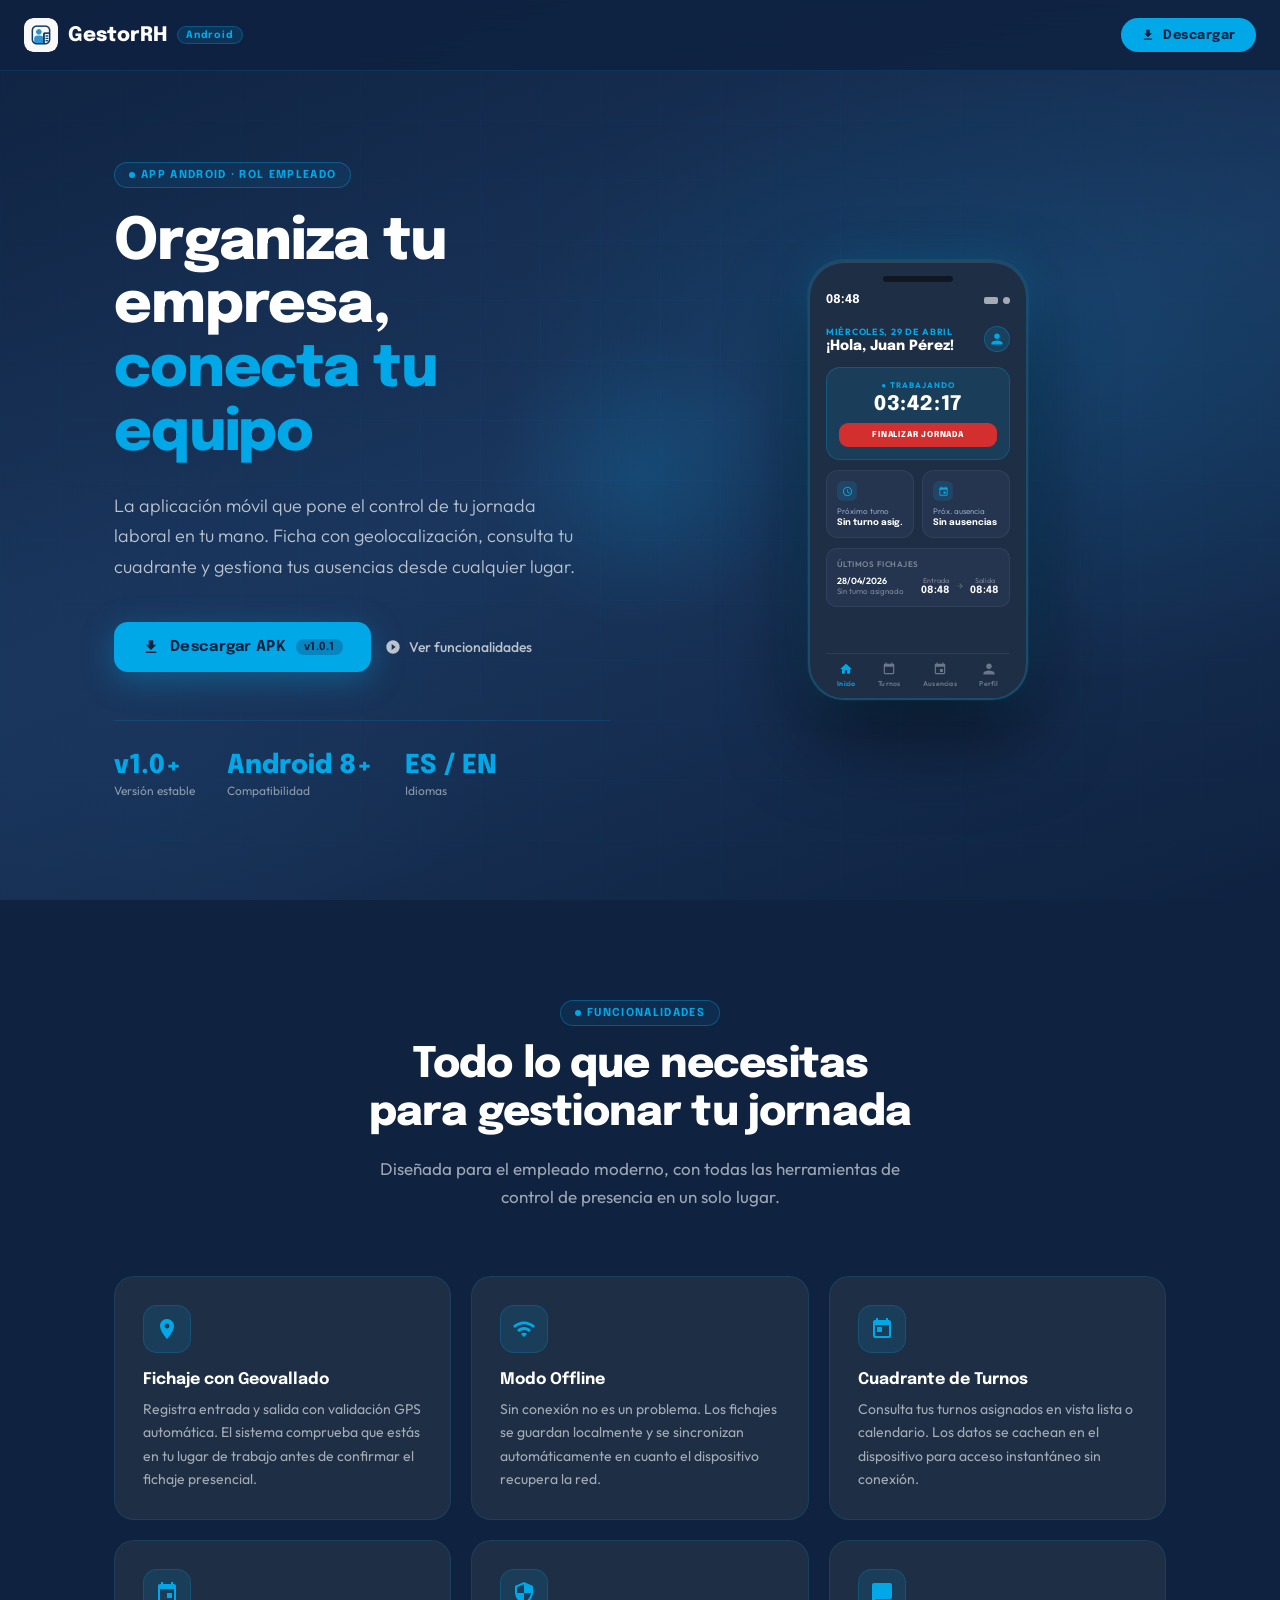
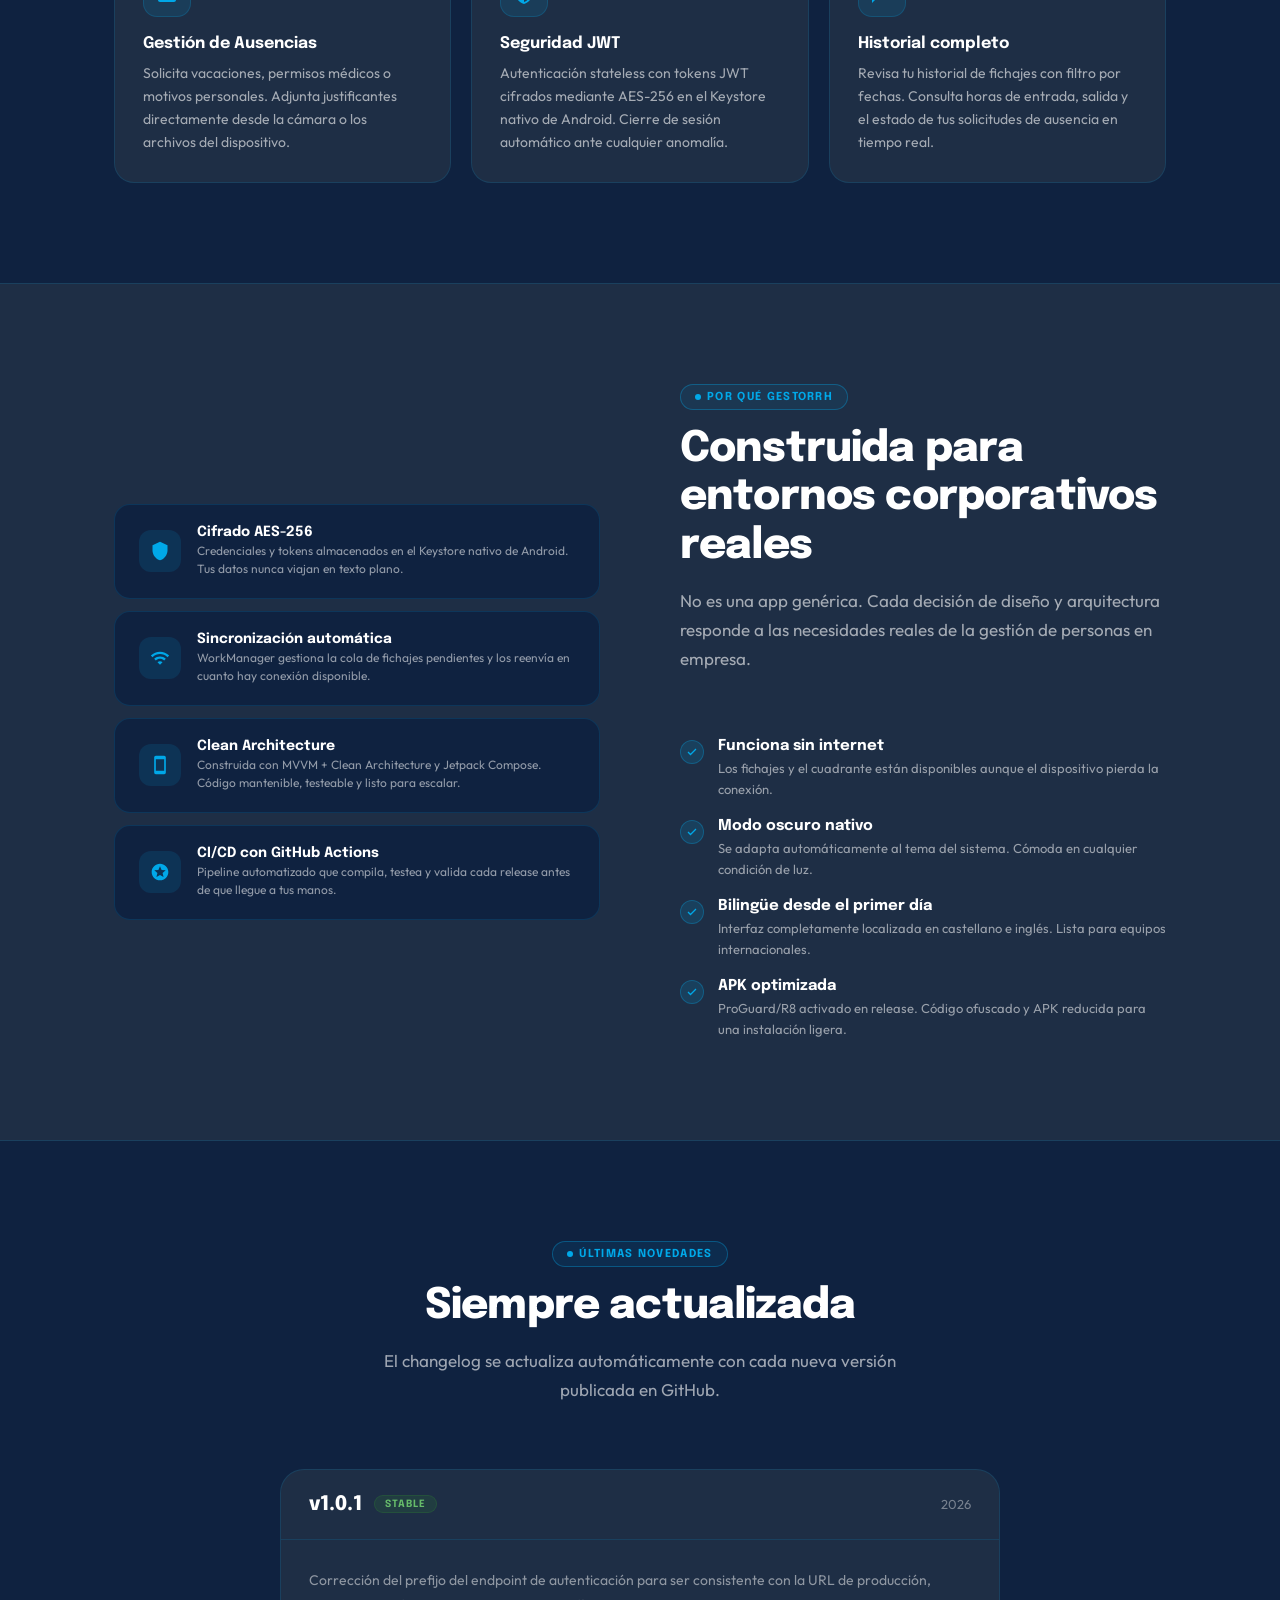
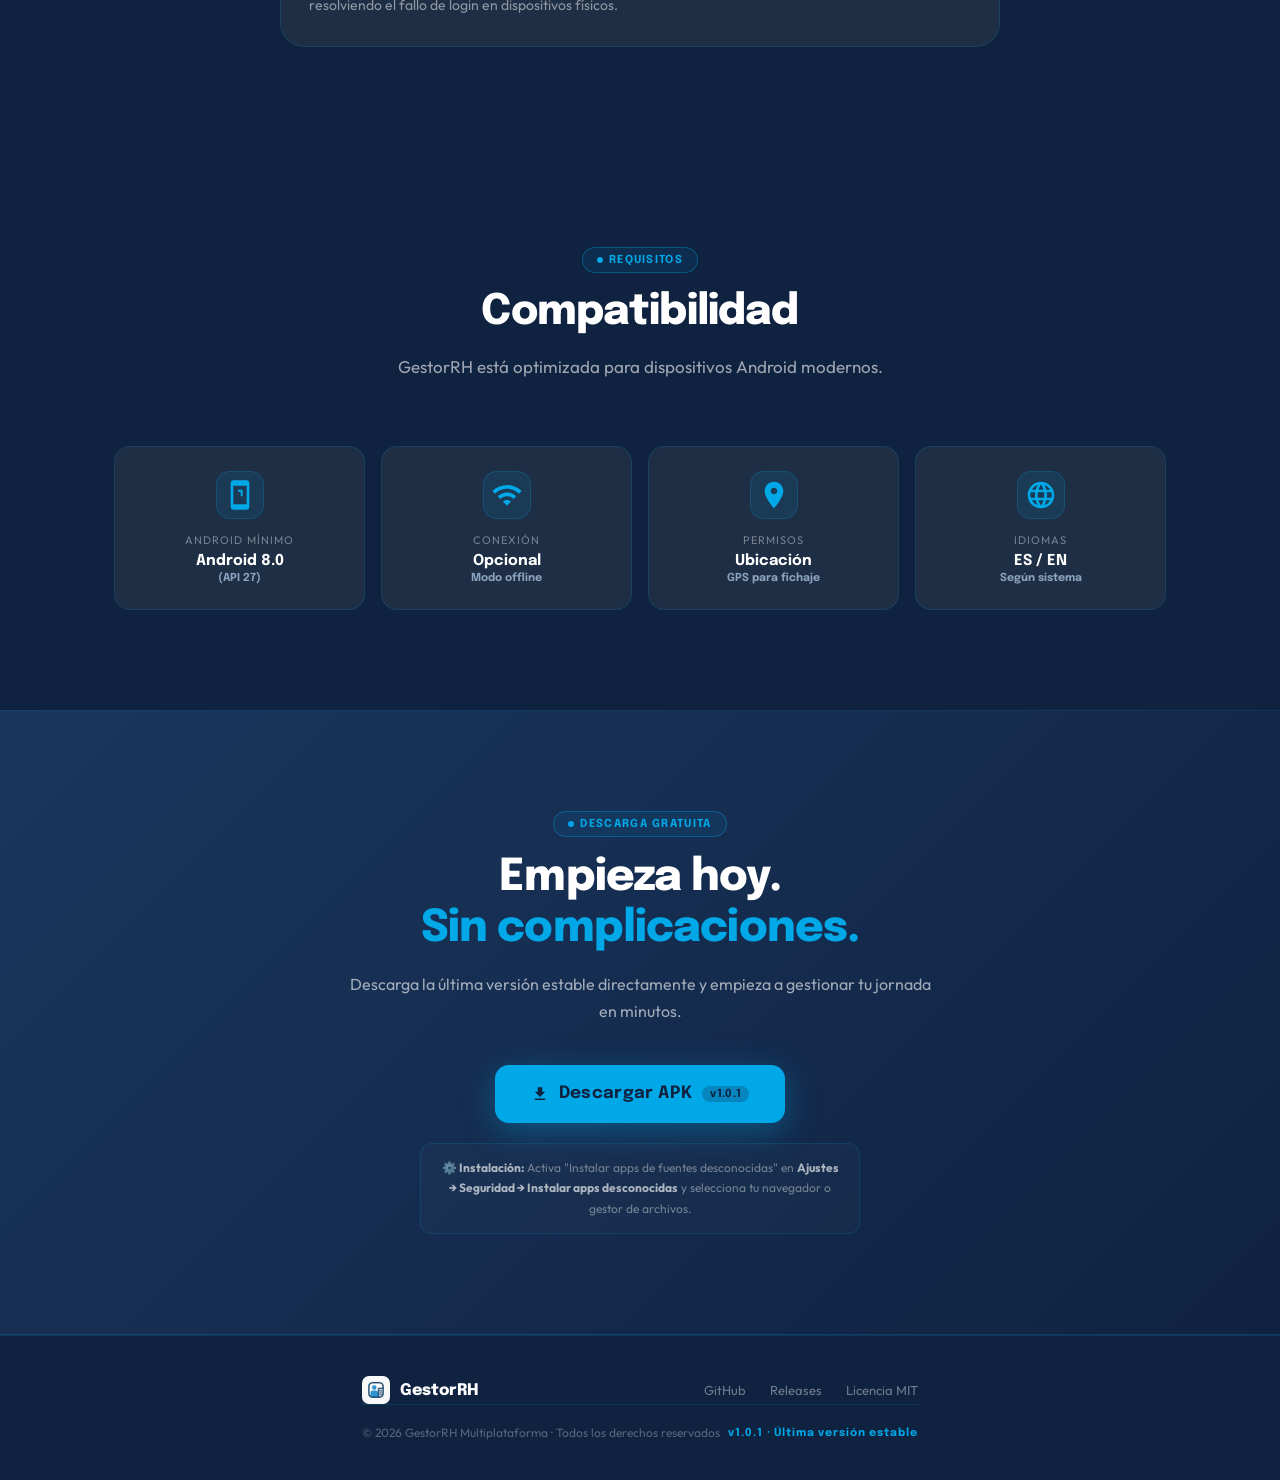
==== index.html @ 60eb1460 "Add files via upload" ====
<!DOCTYPE html>
<html lang="es">
<head>
  <meta charset="UTF-8" />
  <meta name="viewport" content="width=device-width, initial-scale=1.0" />
  <title>GestorRH — Organiza tu empresa, conecta tu equipo</title>
  <meta name="description" content="La app móvil para gestionar tu jornada laboral, turnos y ausencias. Ficha donde estés, consulta tu cuadrante y tramita permisos desde tu móvil." />
  <link rel="preconnect" href="https://fonts.googleapis.com" />
  <link rel="preconnect" href="https://fonts.gstatic.com" crossorigin />
  <link href="https://fonts.googleapis.com/css2?family=Epilogue:wght@400;600;700;800;900&family=Outfit:wght@300;400;500;600&display=swap" rel="stylesheet" />
  <style>
    :root {
      --navy: #1A365D;
      --navy-dark: #0F2240;
      --navy-light: #243f6e;
      --cyan: #00A8E8;
      --cyan-light: #33BDFF;
      --cyan-dark: #0086BC;
      --white: #FFFFFF;
      --off-white: #F0F6FC;
      --text-muted: #8BA3BE;
      --surface: #1E2E45;
      --surface-2: #253550;
      --success: #2E7D32;
      --warning: #F57C00;
      --error: #D32F2F;
      --border: rgba(0,168,232,0.15);
      --shadow-cyan: 0 0 40px rgba(0,168,232,0.2);
    }

    *, *::before, *::after { box-sizing: border-box; margin: 0; padding: 0; }

    html { scroll-behavior: smooth; }

    body {
      font-family: 'Outfit', sans-serif;
      background: var(--navy-dark);
      color: var(--white);
      overflow-x: hidden;
      -webkit-font-smoothing: antialiased;
    }

    /* ── UTILITY ─────────────────────────────────────── */
    .container { max-width: 1100px; margin: 0 auto; padding: 0 24px; }
    .tag {
      display: inline-flex; align-items: center; gap: 6px;
      font-family: 'Epilogue', sans-serif; font-size: 11px; font-weight: 700;
      letter-spacing: 0.12em; text-transform: uppercase;
      color: var(--cyan); border: 1px solid rgba(0,168,232,0.35);
      background: rgba(0,168,232,0.08); padding: 6px 14px; border-radius: 100px;
    }
    .tag::before { content: ''; width: 6px; height: 6px; border-radius: 50%; background: var(--cyan); display: inline-block; }

    /* ── NAV ─────────────────────────────────────────── */
    nav {
      position: fixed; top: 0; left: 0; right: 0; z-index: 100;
      padding: 18px 24px;
      display: flex; align-items: center; justify-content: space-between;
      backdrop-filter: blur(16px); -webkit-backdrop-filter: blur(16px);
      background: rgba(15,34,64,0.85);
      border-bottom: 1px solid var(--border);
      transition: all 0.3s ease;
    }
    .nav-logo {
      display: flex; align-items: center; gap: 10px;
      font-family: 'Epilogue', sans-serif; font-size: 20px; font-weight: 800;
      color: var(--white); text-decoration: none;
    }
    .nav-logo-icon {
      width: 34px; height: 34px; background: var(--cyan);
      border-radius: 9px; display: flex; align-items: center; justify-content: center;
    }
    .nav-logo-icon svg { width: 20px; height: 20px; fill: var(--navy-dark); }
    .nav-badge {
      font-family: 'Epilogue', sans-serif; font-size: 10px; font-weight: 700;
      background: rgba(0,168,232,0.15); color: var(--cyan);
      border: 1px solid rgba(0,168,232,0.3); padding: 3px 8px; border-radius: 100px;
      letter-spacing: 0.08em;
    }
    .nav-cta {
      display: flex; align-items: center; gap: 8px;
      background: var(--cyan); color: var(--navy-dark);
      font-family: 'Epilogue', sans-serif; font-size: 13px; font-weight: 700;
      padding: 10px 20px; border-radius: 100px; text-decoration: none;
      transition: all 0.2s ease; letter-spacing: 0.04em;
    }
    .nav-cta:hover { background: var(--cyan-light); transform: translateY(-1px); }
    .nav-cta svg { width: 14px; height: 14px; fill: var(--navy-dark); }

    /* ── HERO ────────────────────────────────────────── */
    .hero {
      min-height: 100vh; padding: 140px 0 80px;
      display: flex; align-items: center;
      position: relative; overflow: hidden;
    }
    .hero-bg {
      position: absolute; inset: 0; pointer-events: none;
      background:
        radial-gradient(ellipse 70% 60% at 80% 40%, rgba(0,168,232,0.12) 0%, transparent 60%),
        radial-gradient(ellipse 50% 50% at 10% 80%, rgba(26,54,93,0.8) 0%, transparent 60%),
        linear-gradient(160deg, #0F2240 0%, #1A365D 50%, #0F2240 100%);
    }
    .hero-grid {
      position: absolute; inset: 0; pointer-events: none;
      background-image:
        linear-gradient(rgba(0,168,232,0.04) 1px, transparent 1px),
        linear-gradient(90deg, rgba(0,168,232,0.04) 1px, transparent 1px);
      background-size: 60px 60px;
      mask-image: radial-gradient(ellipse 80% 80% at 50% 50%, black, transparent);
    }
    .hero-content { position: relative; z-index: 1; display: grid; grid-template-columns: 1fr 1fr; gap: 60px; align-items: center; }
    .hero-eyebrow { margin-bottom: 24px; }
    .hero-title {
      font-family: 'Epilogue', sans-serif; font-size: clamp(36px, 5vw, 58px);
      font-weight: 800; line-height: 1.1; margin-bottom: 24px;
      letter-spacing: -0.02em;
    }
    .hero-title span { color: var(--cyan); }
    .hero-subtitle {
      font-size: 18px; font-weight: 300; line-height: 1.7;
      color: rgba(255,255,255,0.7); margin-bottom: 40px; max-width: 480px;
    }
    .hero-actions { display: flex; flex-wrap: wrap; gap: 14px; align-items: center; }
    .btn-primary {
      display: inline-flex; align-items: center; gap: 10px;
      background: var(--cyan); color: var(--navy-dark);
      font-family: 'Epilogue', sans-serif; font-size: 15px; font-weight: 700;
      padding: 16px 28px; border-radius: 14px; text-decoration: none;
      transition: all 0.25s ease; letter-spacing: 0.02em;
      box-shadow: 0 8px 32px rgba(0,168,232,0.35);
    }
    .btn-primary:hover { background: var(--cyan-light); transform: translateY(-2px); box-shadow: 0 12px 40px rgba(0,168,232,0.45); }
    .btn-primary svg { width: 18px; height: 18px; fill: var(--navy-dark); flex-shrink: 0; }
    .btn-primary .version-badge {
      background: rgba(26,54,93,0.3); color: var(--navy-dark);
      font-size: 11px; padding: 2px 8px; border-radius: 100px;
      font-weight: 700;
    }
    .btn-secondary {
      display: inline-flex; align-items: center; gap: 8px;
      color: var(--white); font-size: 14px; font-weight: 500;
      text-decoration: none; opacity: 0.7; transition: opacity 0.2s;
    }
    .btn-secondary:hover { opacity: 1; }
    .btn-secondary svg { width: 16px; height: 16px; fill: currentColor; }

    /* Phone mockup */
    .hero-visual { display: flex; justify-content: center; align-items: center; }
    .phone-wrapper {
      position: relative;
      animation: float 4s ease-in-out infinite;
    }
    @keyframes float {
      0%, 100% { transform: translateY(0); }
      50% { transform: translateY(-16px); }
    }
    .phone {
      width: 220px; height: 440px;
      background: var(--surface);
      border-radius: 36px;
      border: 2px solid rgba(0,168,232,0.25);
      box-shadow:
        0 40px 80px rgba(0,0,0,0.5),
        0 0 0 1px rgba(255,255,255,0.05),
        inset 0 1px 0 rgba(255,255,255,0.1),
        var(--shadow-cyan);
      overflow: hidden;
      position: relative;
    }
    .phone-notch {
      position: absolute; top: 14px; left: 50%; transform: translateX(-50%);
      width: 70px; height: 6px; background: rgba(0,0,0,0.5); border-radius: 100px; z-index: 10;
    }
    .phone-screen { padding: 32px 16px 0; height: 100%; display: flex; flex-direction: column; }
    .phone-bottom-nav {
      margin-top: auto;
      display: flex; justify-content: space-around; align-items: center;
      border-top: 1px solid rgba(255,255,255,0.08);
      padding: 8px 0 10px; background: var(--surface);
      flex-shrink: 0;
    }
    .phone-nav-item { display: flex; flex-direction: column; align-items: center; gap: 3px; }
    .phone-nav-item svg { width: 14px; height: 14px; }
    .phone-nav-label { font-size: 7px; font-weight: 600; letter-spacing: 0.03em; }
    .phone-status { display: flex; justify-content: space-between; align-items: center; margin-bottom: 20px; }
    .phone-time { font-family: 'Epilogue', sans-serif; font-size: 12px; font-weight: 700; color: var(--white); }
    .phone-icons { display: flex; gap: 5px; }
    .phone-icons span { width: 12px; height: 7px; background: rgba(255,255,255,0.6); border-radius: 2px; }
    .phone-greeting { font-family: 'Epilogue', sans-serif; font-size: 11px; color: var(--cyan); font-weight: 700; letter-spacing: 0.08em; margin-bottom: 3px; }
    .phone-name { font-family: 'Epilogue', sans-serif; font-size: 16px; font-weight: 800; color: var(--white); margin-bottom: 18px; }
    .phone-card {
      background: var(--surface-2); border-radius: 16px; padding: 16px;
      border: 1px solid rgba(0,168,232,0.15); margin-bottom: 12px;
    }
    .phone-card-label { font-size: 9px; color: var(--text-muted); font-weight: 500; letter-spacing: 0.08em; text-transform: uppercase; margin-bottom: 6px; }
    .phone-card-value { font-family: 'Epilogue', sans-serif; font-size: 28px; font-weight: 800; color: var(--white); text-align: center; margin: 8px 0; }
    .phone-card-status { font-size: 9px; color: var(--cyan); font-weight: 700; letter-spacing: 0.1em; text-transform: uppercase; text-align: center; }
    .phone-btn {
      background: var(--cyan); color: var(--navy-dark);
      font-family: 'Epilogue', sans-serif; font-size: 10px; font-weight: 800;
      padding: 12px; border-radius: 12px; text-align: center;
      letter-spacing: 0.08em; text-transform: uppercase; margin-top: 4px;
    }
    .phone-mini-cards { display: grid; grid-template-columns: 1fr 1fr; gap: 8px; }
    .phone-mini-card {
      background: var(--surface-2); border-radius: 12px; padding: 10px;
      border: 1px solid rgba(255,255,255,0.06);
    }
    .phone-mini-icon { width: 20px; height: 20px; background: rgba(0,168,232,0.15); border-radius: 6px; margin-bottom: 5px; display: flex; align-items: center; justify-content: center; }
    .phone-mini-icon svg { width: 11px; height: 11px; fill: var(--cyan); }
    .phone-mini-label { font-size: 8px; color: var(--text-muted); margin-bottom: 2px; }
    .phone-mini-val { font-family: 'Epilogue', sans-serif; font-size: 10px; font-weight: 700; color: var(--white); }

    .phone-glow {
      position: absolute; top: 50%; left: 50%; transform: translate(-50%, -50%);
      width: 300px; height: 300px;
      background: radial-gradient(circle, rgba(0,168,232,0.15), transparent 70%);
      pointer-events: none; border-radius: 50%;
    }

    /* Hero stats */
    .hero-stats { display: flex; gap: 32px; margin-top: 48px; padding-top: 32px; border-top: 1px solid var(--border); }
    .hero-stat-value { font-family: 'Epilogue', sans-serif; font-size: 26px; font-weight: 800; color: var(--cyan); line-height: 1; margin-bottom: 4px; }
    .hero-stat-label { font-size: 12px; color: rgba(255,255,255,0.5); font-weight: 400; }

    /* ── FEATURES ────────────────────────────────────── */
    section { padding: 100px 0; }
    .section-header { text-align: center; margin-bottom: 64px; }
    .section-title {
      font-family: 'Epilogue', sans-serif; font-size: clamp(28px, 4vw, 42px);
      font-weight: 800; line-height: 1.15; margin: 16px 0 16px;
      letter-spacing: -0.02em;
    }
    .section-subtitle { font-size: 17px; color: rgba(255,255,255,0.6); max-width: 540px; margin: 0 auto; line-height: 1.7; }

    .features-grid { display: grid; grid-template-columns: repeat(3, 1fr); gap: 20px; }
    .feature-card {
      background: var(--surface);
      border: 1px solid var(--border);
      border-radius: 20px; padding: 28px;
      transition: all 0.3s ease;
      position: relative; overflow: hidden;
    }
    .feature-card::before {
      content: ''; position: absolute; top: 0; left: 0; right: 0; height: 2px;
      background: linear-gradient(90deg, transparent, var(--cyan), transparent);
      opacity: 0; transition: opacity 0.3s;
    }
    .feature-card:hover { transform: translateY(-4px); border-color: rgba(0,168,232,0.4); box-shadow: var(--shadow-cyan); }
    .feature-card:hover::before { opacity: 1; }
    .feature-icon {
      width: 48px; height: 48px; border-radius: 14px;
      background: rgba(0,168,232,0.12); border: 1px solid rgba(0,168,232,0.2);
      display: flex; align-items: center; justify-content: center; margin-bottom: 18px;
    }
    .feature-icon svg { width: 24px; height: 24px; fill: var(--cyan); }
    .feature-title { font-family: 'Epilogue', sans-serif; font-size: 16px; font-weight: 700; margin-bottom: 10px; }
    .feature-desc { font-size: 14px; color: rgba(255,255,255,0.6); line-height: 1.65; }

    /* ── WHY GESTORRH ────────────────────────────────── */
    .why-section { background: var(--surface); border-top: 1px solid var(--border); border-bottom: 1px solid var(--border); }
    .why-grid { display: grid; grid-template-columns: 1fr 1fr; gap: 80px; align-items: center; }
    .why-visual {
      position: relative; display: flex; flex-direction: column; gap: 12px;
    }
    .why-card {
      background: var(--navy-dark); border: 1px solid var(--border);
      border-radius: 16px; padding: 20px 24px;
      display: flex; align-items: center; gap: 16px;
      transition: all 0.3s ease;
    }
    .why-card:hover { border-color: rgba(0,168,232,0.4); transform: translateX(6px); }
    .why-card-icon {
      width: 42px; height: 42px; flex-shrink: 0; border-radius: 12px;
      background: rgba(0,168,232,0.12); display: flex; align-items: center; justify-content: center;
    }
    .why-card-icon svg { width: 20px; height: 20px; fill: var(--cyan); }
    .why-card-title { font-family: 'Epilogue', sans-serif; font-size: 14px; font-weight: 700; margin-bottom: 3px; }
    .why-card-desc { font-size: 12px; color: rgba(255,255,255,0.55); line-height: 1.5; }

    .why-content .section-header { text-align: left; }
    .why-content .section-header .section-subtitle { margin: 0; text-align: left; }
    .why-list { margin-top: 32px; display: flex; flex-direction: column; gap: 18px; }
    .why-item { display: flex; gap: 14px; align-items: flex-start; }
    .why-check {
      width: 24px; height: 24px; flex-shrink: 0; border-radius: 50%;
      background: rgba(0,168,232,0.15); border: 1px solid rgba(0,168,232,0.3);
      display: flex; align-items: center; justify-content: center; margin-top: 2px;
    }
    .why-check svg { width: 12px; height: 12px; stroke: var(--cyan); fill: none; stroke-width: 2.5; }
    .why-item-text strong { font-family: 'Epilogue', sans-serif; font-size: 15px; font-weight: 700; display: block; margin-bottom: 3px; }
    .why-item-text span { font-size: 13px; color: rgba(255,255,255,0.55); line-height: 1.5; }

    /* ── CHANGELOG ───────────────────────────────────── */
    .changelog-card {
      background: var(--surface); border: 1px solid var(--border);
      border-radius: 24px; overflow: hidden; max-width: 720px; margin: 0 auto;
    }
    .changelog-header {
      padding: 24px 28px; border-bottom: 1px solid var(--border);
      display: flex; align-items: center; justify-content: space-between; flex-wrap: wrap; gap: 12px;
    }
    .changelog-title-row { display: flex; align-items: center; gap: 12px; }
    .changelog-version {
      font-family: 'Epilogue', sans-serif; font-size: 20px; font-weight: 800;
    }
    .changelog-stable {
      font-family: 'Epilogue', sans-serif; font-size: 10px; font-weight: 700;
      background: rgba(46,125,50,0.2); color: #66BB6A;
      border: 1px solid rgba(46,125,50,0.3); padding: 3px 10px; border-radius: 100px; letter-spacing: 0.1em;
    }
    .changelog-date { font-size: 13px; color: rgba(255,255,255,0.4); }
    .changelog-body { padding: 28px; }
    .changelog-content { font-size: 14px; color: rgba(255,255,255,0.75); line-height: 1.8; }
    .changelog-content h1, .changelog-content h2, .changelog-content h3 {
      font-family: 'Epilogue', sans-serif; color: var(--white); margin: 16px 0 8px;
      font-size: 15px;
    }
    .changelog-content ul { padding-left: 20px; }
    .changelog-content li { margin-bottom: 6px; }
    .changelog-content code {
      background: rgba(0,168,232,0.1); color: var(--cyan);
      padding: 1px 6px; border-radius: 4px; font-size: 12px;
    }
    .changelog-loading { padding: 40px; text-align: center; color: rgba(255,255,255,0.4); font-size: 14px; }
    .changelog-dot { display: inline-block; animation: pulse 1.5s ease-in-out infinite; }
    @keyframes pulse { 0%, 100% { opacity: 0.3; } 50% { opacity: 1; } }

    /* ── REQUIREMENTS ────────────────────────────────── */
    .req-grid { display: grid; grid-template-columns: repeat(4, 1fr); gap: 16px; }
    .req-card {
      background: var(--surface); border: 1px solid var(--border);
      border-radius: 16px; padding: 24px 20px; text-align: center;
    }
    .req-icon { width: 48px; height: 48px; background: rgba(0,168,232,0.1); border: 1px solid rgba(0,168,232,0.2); border-radius: 14px; display: flex; align-items: center; justify-content: center; margin: 0 auto 14px; }
    .req-label { font-size: 11px; color: rgba(255,255,255,0.4); text-transform: uppercase; letter-spacing: 0.1em; margin-bottom: 6px; }
    .req-value { font-family: 'Epilogue', sans-serif; font-size: 15px; font-weight: 700; color: var(--white); }

    /* ── DOWNLOAD CTA ────────────────────────────────── */
    .download-section {
      background: linear-gradient(135deg, var(--navy) 0%, var(--navy-dark) 100%);
      border-top: 1px solid var(--border); border-bottom: 1px solid var(--border);
    }
    .download-inner {
      text-align: center; max-width: 600px; margin: 0 auto;
    }
    .download-title { font-family: 'Epilogue', sans-serif; font-size: clamp(28px, 4vw, 44px); font-weight: 800; line-height: 1.15; margin: 16px 0 16px; letter-spacing: -0.02em; }
    .download-title span { color: var(--cyan); }
    .download-subtitle { font-size: 16px; color: rgba(255,255,255,0.6); margin-bottom: 40px; line-height: 1.7; }
    .download-actions { display: flex; flex-direction: column; align-items: center; gap: 20px; }
    .download-note {
      font-size: 12px; color: rgba(255,255,255,0.4); max-width: 440px;
      line-height: 1.7; border: 1px solid var(--border); padding: 14px 20px; border-radius: 12px;
      background: rgba(255,255,255,0.02);
    }
    .download-note strong { color: rgba(255,255,255,0.65); }

    /* ── FOOTER ──────────────────────────────────────── */
    footer {
      padding: 40px 0; border-top: 1px solid var(--border);
      display: flex; flex-direction: column; gap: 20px;
    }
    .footer-inner { display: flex; align-items: center; justify-content: space-between; flex-wrap: wrap; gap: 16px; }
    .footer-brand { display: flex; align-items: center; gap: 10px; }
    .footer-brand-name { font-family: 'Epilogue', sans-serif; font-size: 16px; font-weight: 800; }
    .footer-links { display: flex; gap: 24px; }
    .footer-links a { font-size: 13px; color: rgba(255,255,255,0.4); text-decoration: none; transition: color 0.2s; }
    .footer-links a:hover { color: var(--cyan); }
    .footer-bottom { display: flex; align-items: center; justify-content: space-between; flex-wrap: wrap; gap: 8px; border-top: 1px solid var(--border); padding-top: 20px; }
    .footer-copy { font-size: 12px; color: rgba(255,255,255,0.3); }
    .footer-version { font-family: 'Epilogue', sans-serif; font-size: 11px; color: var(--cyan); font-weight: 700; letter-spacing: 0.08em; }

    /* ── SCROLL ANIMATIONS ───────────────────────────── */
    .reveal {
      opacity: 0; transform: translateY(28px);
      transition: opacity 0.6s ease, transform 0.6s ease;
    }
    .reveal.visible { opacity: 1; transform: translateY(0); }
    .reveal-delay-1 { transition-delay: 0.1s; }
    .reveal-delay-2 { transition-delay: 0.2s; }
    .reveal-delay-3 { transition-delay: 0.3s; }

    /* ── RESPONSIVE ──────────────────────────────────── */
    @media (max-width: 900px) {
      .hero-content { grid-template-columns: 1fr; gap: 48px; }
      .hero-visual { order: -1; }
      .hero-stats { flex-wrap: wrap; gap: 20px; }
      .features-grid { grid-template-columns: 1fr 1fr; }
      .why-grid { grid-template-columns: 1fr; gap: 40px; }
      .why-content .section-header { text-align: center; }
      .why-content .section-header .section-subtitle { margin: 0 auto; text-align: center; }
      .req-grid { grid-template-columns: 1fr 1fr; }
    }

    @media (max-width: 600px) {
      section { padding: 72px 0; }
      nav { padding: 14px 16px; }
      .nav-badge { display: none; }
      .features-grid { grid-template-columns: 1fr; }
      .req-grid { grid-template-columns: 1fr 1fr; }
      .hero-stats { gap: 16px; }
      .footer-inner { flex-direction: column; align-items: flex-start; }
      .phone { width: 180px; height: 360px; }
      .phone-card-value { font-size: 22px; }
    }
  </style>
</head>
<body>

  <!-- NAV -->
  <nav>
    <a href="#" class="nav-logo">
      <div class="nav-logo-icon" style="background:transparent;padding:0;overflow:hidden;">
        <img src="[data-uri]" alt="GestorRH" style="width:34px;height:34px;border-radius:9px;display:block;" />
      </div>
      GestorRH
      <span class="nav-badge">Android</span>
    </a>
    <button onclick="triggerDownload()" class="nav-cta" style="border:none;cursor:pointer;">
      <svg viewBox="0 0 24 24"><path d="M19 9h-4V3H9v6H5l7 7 7-7zM5 18v2h14v-2H5z"/></svg>
      Descargar
    </button>
  </nav>

  <!-- HERO -->
  <section class="hero">
    <div class="hero-bg"></div>
    <div class="hero-grid"></div>
    <div class="container">
      <div class="hero-content">
        <div class="hero-text">
          <div class="hero-eyebrow">
            <span class="tag">App Android · Rol Empleado</span>
          </div>
          <h1 class="hero-title">
            Organiza tu empresa,<br />
            <span>conecta tu equipo</span>
          </h1>
          <p class="hero-subtitle">
            La aplicación móvil que pone el control de tu jornada laboral en tu mano. Ficha con geolocalización, consulta tu cuadrante y gestiona tus ausencias desde cualquier lugar.
          </p>
          <div class="hero-actions">
            <a href="#" class="btn-primary" id="hero-download-btn">
              <svg viewBox="0 0 24 24"><path d="M19 9h-4V3H9v6H5l7 7 7-7zM5 18v2h14v-2H5z"/></svg>
              Descargar APK
              <span class="version-badge" id="hero-version">...</span>
            </a>
            <button onclick="document.getElementById('funcionalidades').scrollIntoView({behavior:'smooth'})" class="btn-secondary" style="background:none;border:none;cursor:pointer;font-family:'Outfit',sans-serif;">
              <svg viewBox="0 0 24 24"><path d="M12 2C6.48 2 2 6.48 2 12s4.48 10 10 10 10-4.48 10-10S17.52 2 12 2zm-2 14.5v-9l6 4.5-6 4.5z"/></svg>
              Ver funcionalidades
            </button>
          </div>
          <div class="hero-stats">
            <div>
              <div class="hero-stat-value">v1.0+</div>
              <div class="hero-stat-label">Versión estable</div>
            </div>
            <div>
              <div class="hero-stat-value">Android 8+</div>
              <div class="hero-stat-label">Compatibilidad</div>
            </div>
            <div>
              <div class="hero-stat-value">ES / EN</div>
              <div class="hero-stat-label">Idiomas</div>
            </div>
          </div>
        </div>

        <!-- Phone mockup -->
        <div class="hero-visual">
          <div class="phone-glow"></div>
          <div class="phone-wrapper">
            <div class="phone">
              <div class="phone-notch"></div>
              <div class="phone-screen">
                <!-- Status bar -->
                <div class="phone-status">
                  <span class="phone-time">08:48</span>
                  <div class="phone-icons">
                    <span style="width:14px;height:7px;background:rgba(255,255,255,0.6);border-radius:2px;display:inline-block;"></span>
                    <span style="width:7px;height:7px;background:rgba(255,255,255,0.6);border-radius:50%;display:inline-block;"></span>
                  </div>
                </div>
                <!-- Header -->
                <div style="display:flex;justify-content:space-between;align-items:flex-start;margin-bottom:14px;">
                  <div>
                    <div style="font-size:9px;color:var(--cyan);font-weight:700;letter-spacing:0.08em;text-transform:uppercase;margin-bottom:2px;">Miércoles, 29 de abril</div>
                    <div style="font-family:'Epilogue',sans-serif;font-size:14px;font-weight:800;color:var(--white);">¡Hola, Juan Pérez!</div>
                  </div>
                  <div style="width:26px;height:26px;border-radius:50%;background:rgba(0,168,232,0.15);border:1px solid rgba(0,168,232,0.3);display:flex;align-items:center;justify-content:center;flex-shrink:0;">
                    <svg viewBox="0 0 24 24" style="width:14px;height:14px;fill:var(--cyan);"><path d="M12 12c2.7 0 4.8-2.1 4.8-4.8S14.7 2.4 12 2.4 7.2 4.5 7.2 7.2 9.3 12 12 12zm0 2.4c-3.2 0-9.6 1.6-9.6 4.8v2.4h19.2v-2.4c0-3.2-6.4-4.8-9.6-4.8z"/></svg>
                  </div>
                </div>
                <!-- Fichaje widget - estado TRABAJANDO -->
                <div style="background:rgba(0,168,232,0.12);border:1px solid rgba(0,168,232,0.25);border-radius:14px;padding:12px;margin-bottom:10px;text-align:center;">
                  <div style="font-size:8px;color:var(--cyan);font-weight:700;letter-spacing:0.12em;text-transform:uppercase;margin-bottom:5px;">● TRABAJANDO</div>
                  <div style="font-family:'Epilogue',sans-serif;font-size:20px;font-weight:800;color:var(--white);letter-spacing:0.04em;margin-bottom:8px;line-height:1;">03:42:17</div>
                  <div style="background:var(--error, #D32F2F);color:var(--white);font-family:'Epilogue',sans-serif;font-size:8px;font-weight:800;padding:8px 10px;border-radius:9px;letter-spacing:0.1em;">FINALIZAR JORNADA</div>
                </div>
                <!-- Mini cards -->
                <div class="phone-mini-cards" style="margin-bottom:10px;">
                  <div class="phone-mini-card">
                    <div class="phone-mini-icon">
                      <svg viewBox="0 0 24 24"><path d="M11.99 2C6.47 2 2 6.48 2 12s4.47 10 9.99 10C17.52 22 22 17.52 22 12S17.52 2 11.99 2zM12 20c-4.42 0-8-3.58-8-8s3.58-8 8-8 8 3.58 8 8-3.58 8-8 8zm.5-13H11v6l5.25 3.15.75-1.23-4.5-2.67V7z"/></svg>
                    </div>
                    <div class="phone-mini-label">Próximo turno</div>
                    <div class="phone-mini-val" style="font-size:9px;">Sin turno asig.</div>
                  </div>
                  <div class="phone-mini-card">
                    <div class="phone-mini-icon">
                      <svg viewBox="0 0 24 24"><path d="M17 12h-5v5h5v-5zM16 1v2H8V1H6v2H5c-1.1 0-1.99.9-1.99 2L3 19c0 1.1.89 2 2 2h14c1.1 0 2-.9 2-2V5c0-1.1-.9-2-2-2h-1V1h-2zm3 18H5V8h14v11z"/></svg>
                    </div>
                    <div class="phone-mini-label">Próx. ausencia</div>
                    <div class="phone-mini-val" style="font-size:9px;">Sin ausencias</div>
                  </div>
                </div>
                <!-- Last fichaje -->
                <div style="background:var(--surface-2);border-radius:10px;padding:10px;border:1px solid rgba(255,255,255,0.06);">
                  <div style="font-size:8px;color:rgba(255,255,255,0.4);font-weight:600;letter-spacing:0.06em;text-transform:uppercase;margin-bottom:6px;">Últimos fichajes</div>
                  <div style="display:flex;justify-content:space-between;align-items:center;">
                    <div>
                      <div style="font-size:9px;color:var(--white);font-weight:600;">28/04/2026</div>
                      <div style="font-size:8px;color:rgba(255,255,255,0.4);">Sin turno asignado</div>
                    </div>
                    <div style="display:flex;align-items:center;gap:6px;">
                      <div style="text-align:center;">
                        <div style="font-size:7px;color:rgba(255,255,255,0.4);">Entrada</div>
                        <div style="font-family:'Epilogue',sans-serif;font-size:10px;font-weight:700;color:var(--white);">08:48</div>
                      </div>
                      <svg viewBox="0 0 24 24" style="width:8px;height:8px;fill:rgba(255,255,255,0.3);"><path d="M12 4l-1.41 1.41L16.17 11H4v2h12.17l-5.58 5.59L12 20l8-8z"/></svg>
                      <div style="text-align:center;">
                        <div style="font-size:7px;color:rgba(255,255,255,0.4);">Salida</div>
                        <div style="font-family:'Epilogue',sans-serif;font-size:10px;font-weight:700;color:var(--white);">08:48</div>
                      </div>
                    </div>
                  </div>
                </div>
                <!-- Bottom nav bar -->
                <div class="phone-bottom-nav">
                  <div class="phone-nav-item">
                    <svg viewBox="0 0 24 24" style="fill:var(--cyan);"><path d="M10 20v-6h4v6h5v-8h3L12 3 2 12h3v8z"/></svg>
                    <span class="phone-nav-label" style="color:var(--cyan);">Inicio</span>
                  </div>
                  <div class="phone-nav-item">
                    <svg viewBox="0 0 24 24" style="fill:rgba(255,255,255,0.35);"><path d="M19 3h-1V1h-2v2H8V1H6v2H5c-1.1 0-2 .9-2 2v14c0 1.1.9 2 2 2h14c1.1 0 2-.9 2-2V5c0-1.1-.9-2-2-2zm0 16H5V8h14v11z"/></svg>
                    <span class="phone-nav-label" style="color:rgba(255,255,255,0.35);">Turnos</span>
                  </div>
                  <div class="phone-nav-item">
                    <svg viewBox="0 0 24 24" style="fill:rgba(255,255,255,0.35);"><path d="M17 12h-5v5h5v-5zM16 1v2H8V1H6v2H5c-1.1 0-1.99.9-1.99 2L3 19c0 1.1.89 2 2 2h14c1.1 0 2-.9 2-2V5c0-1.1-.9-2-2-2h-1V1h-2zm3 18H5V8h14v11z"/></svg>
                    <span class="phone-nav-label" style="color:rgba(255,255,255,0.35);">Ausencias</span>
                  </div>
                  <div class="phone-nav-item">
                    <svg viewBox="0 0 24 24" style="fill:rgba(255,255,255,0.35);"><path d="M12 12c2.7 0 4.8-2.1 4.8-4.8S14.7 2.4 12 2.4 7.2 4.5 7.2 7.2 9.3 12 12 12zm0 2.4c-3.2 0-9.6 1.6-9.6 4.8v2.4h19.2v-2.4c0-3.2-6.4-4.8-9.6-4.8z"/></svg>
                    <span class="phone-nav-label" style="color:rgba(255,255,255,0.35);">Perfil</span>
                  </div>
                </div>
              </div>
            </div>
          </div>
        </div>
      </div>
    </div>
  </section>

  <!-- FEATURES -->
  <section id="funcionalidades">
    <div class="container">
      <div class="section-header reveal">
        <span class="tag">Funcionalidades</span>
        <h2 class="section-title">Todo lo que necesitas<br/>para gestionar tu jornada</h2>
        <p class="section-subtitle">Diseñada para el empleado moderno, con todas las herramientas de control de presencia en un solo lugar.</p>
      </div>
      <div class="features-grid">
        <div class="feature-card reveal">
          <div class="feature-icon">
            <svg viewBox="0 0 24 24"><path d="M12 2C8.13 2 5 5.13 5 9c0 5.25 7 13 7 13s7-7.75 7-13c0-3.87-3.13-7-7-7zm0 9.5c-1.38 0-2.5-1.12-2.5-2.5s1.12-2.5 2.5-2.5 2.5 1.12 2.5 2.5-1.12 2.5-2.5 2.5z"/></svg>
          </div>
          <h3 class="feature-title">Fichaje con Geovallado</h3>
          <p class="feature-desc">Registra entrada y salida con validación GPS automática. El sistema comprueba que estás en tu lugar de trabajo antes de confirmar el fichaje presencial.</p>
        </div>
        <div class="feature-card reveal reveal-delay-1">
          <div class="feature-icon">
            <svg viewBox="0 0 24 24"><path d="M1 9l2 2c4.97-4.97 13.03-4.97 18 0l2-2C16.93 2.93 7.08 2.93 1 9zm8 8l3 3 3-3c-1.65-1.66-4.34-1.66-6 0zm-4-4l2 2c2.76-2.76 7.24-2.76 10 0l2-2C15.14 9.14 8.87 9.14 5 13z"/></svg>
          </div>
          <h3 class="feature-title">Modo Offline</h3>
          <p class="feature-desc">Sin conexión no es un problema. Los fichajes se guardan localmente y se sincronizan automáticamente en cuanto el dispositivo recupera la red.</p>
        </div>
        <div class="feature-card reveal reveal-delay-2">
          <div class="feature-icon">
            <svg viewBox="0 0 24 24"><path d="M19 3h-1V1h-2v2H8V1H6v2H5c-1.1 0-2 .9-2 2v14c0 1.1.9 2 2 2h14c1.1 0 2-.9 2-2V5c0-1.1-.9-2-2-2zm0 16H5V8h14v11zM7 10h5v5H7z"/></svg>
          </div>
          <h3 class="feature-title">Cuadrante de Turnos</h3>
          <p class="feature-desc">Consulta tus turnos asignados en vista lista o calendario. Los datos se cachean en el dispositivo para acceso instantáneo sin conexión.</p>
        </div>
        <div class="feature-card reveal">
          <div class="feature-icon">
            <svg viewBox="0 0 24 24"><path d="M17 12h-5v5h5v-5zM16 1v2H8V1H6v2H5c-1.1 0-1.99.9-1.99 2L3 19c0 1.1.89 2 2 2h14c1.1 0 2-.9 2-2V5c0-1.1-.9-2-2-2h-1V1h-2zm3 18H5V8h14v11z"/></svg>
          </div>
          <h3 class="feature-title">Gestión de Ausencias</h3>
          <p class="feature-desc">Solicita vacaciones, permisos médicos o motivos personales. Adjunta justificantes directamente desde la cámara o los archivos del dispositivo.</p>
        </div>
        <div class="feature-card reveal reveal-delay-1">
          <div class="feature-icon">
            <svg viewBox="0 0 24 24"><path d="M12 1L3 5v6c0 5.55 3.84 10.74 9 12 5.16-1.26 9-6.45 9-12V5l-9-4zm0 10.99h7c-.53 4.12-3.28 7.79-7 8.94V12H5V6.3l7-3.11v8.8z"/></svg>
          </div>
          <h3 class="feature-title">Seguridad JWT</h3>
          <p class="feature-desc">Autenticación stateless con tokens JWT cifrados mediante AES-256 en el Keystore nativo de Android. Cierre de sesión automático ante cualquier anomalía.</p>
        </div>
        <div class="feature-card reveal reveal-delay-2">
          <div class="feature-icon">
            <svg viewBox="0 0 24 24"><path d="M20 2H4c-1.1 0-2 .9-2 2v18l4-4h14c1.1 0 2-.9 2-2V4c0-1.1-.9-2-2-2z"/></svg>
          </div>
          <h3 class="feature-title">Historial completo</h3>
          <p class="feature-desc">Revisa tu historial de fichajes con filtro por fechas. Consulta horas de entrada, salida y el estado de tus solicitudes de ausencia en tiempo real.</p>
        </div>
      </div>
    </div>
  </section>

  <!-- WHY -->
  <section class="why-section">
    <div class="container">
      <div class="why-grid">
        <div class="why-visual reveal">
          <div class="why-card">
            <div class="why-card-icon">
              <svg viewBox="0 0 24 24"><path d="M12 1L3 5v6c0 5.55 3.84 10.74 9 12 5.16-1.26 9-6.45 9-12V5l-9-4z"/></svg>
            </div>
            <div>
              <div class="why-card-title">Cifrado AES-256</div>
              <div class="why-card-desc">Credenciales y tokens almacenados en el Keystore nativo de Android. Tus datos nunca viajan en texto plano.</div>
            </div>
          </div>
          <div class="why-card">
            <div class="why-card-icon">
              <svg viewBox="0 0 24 24"><path d="M1 9l2 2c4.97-4.97 13.03-4.97 18 0l2-2C16.93 2.93 7.08 2.93 1 9zm8 8l3 3 3-3c-1.65-1.66-4.34-1.66-6 0zm-4-4l2 2c2.76-2.76 7.24-2.76 10 0l2-2C15.14 9.14 8.87 9.14 5 13z"/></svg>
            </div>
            <div>
              <div class="why-card-title">Sincronización automática</div>
              <div class="why-card-desc">WorkManager gestiona la cola de fichajes pendientes y los reenvía en cuanto hay conexión disponible.</div>
            </div>
          </div>
          <div class="why-card">
            <div class="why-card-icon">
              <svg viewBox="0 0 24 24"><path d="M17 1.01L7 1c-1.1 0-1.99.9-1.99 2v18c0 1.1.89 2 1.99 2h10c1.1 0 2-.9 2-2V3c0-1.1-.9-1.99-2-1.99zM17 19H7V5h10v14z"/></svg>
            </div>
            <div>
              <div class="why-card-title">Clean Architecture</div>
              <div class="why-card-desc">Construida con MVVM + Clean Architecture y Jetpack Compose. Código mantenible, testeable y listo para escalar.</div>
            </div>
          </div>
          <div class="why-card">
            <div class="why-card-icon">
              <svg viewBox="0 0 24 24"><path d="M11.99 2C6.47 2 2 6.48 2 12s4.47 10 9.99 10C17.52 22 22 17.52 22 12S17.52 2 11.99 2zm4.24 16L12 15.45 7.77 18l1.12-4.81-3.73-3.23 4.92-.42L12 5l1.92 4.53 4.92.42-3.73 3.23L16.23 18z"/></svg>
            </div>
            <div>
              <div class="why-card-title">CI/CD con GitHub Actions</div>
              <div class="why-card-desc">Pipeline automatizado que compila, testea y valida cada release antes de que llegue a tus manos.</div>
            </div>
          </div>
        </div>

        <div class="why-content reveal reveal-delay-2">
          <div class="section-header">
            <span class="tag">Por qué GestorRH</span>
            <h2 class="section-title">Construida para entornos corporativos reales</h2>
            <p class="section-subtitle">No es una app genérica. Cada decisión de diseño y arquitectura responde a las necesidades reales de la gestión de personas en empresa.</p>
          </div>
          <div class="why-list">
            <div class="why-item">
              <div class="why-check">
                <svg viewBox="0 0 24 24"><polyline points="20 6 9 17 4 12"></polyline></svg>
              </div>
              <div class="why-item-text">
                <strong>Funciona sin internet</strong>
                <span>Los fichajes y el cuadrante están disponibles aunque el dispositivo pierda la conexión.</span>
              </div>
            </div>
            <div class="why-item">
              <div class="why-check">
                <svg viewBox="0 0 24 24"><polyline points="20 6 9 17 4 12"></polyline></svg>
              </div>
              <div class="why-item-text">
                <strong>Modo oscuro nativo</strong>
                <span>Se adapta automáticamente al tema del sistema. Cómoda en cualquier condición de luz.</span>
              </div>
            </div>
            <div class="why-item">
              <div class="why-check">
                <svg viewBox="0 0 24 24"><polyline points="20 6 9 17 4 12"></polyline></svg>
              </div>
              <div class="why-item-text">
                <strong>Bilingüe desde el primer día</strong>
                <span>Interfaz completamente localizada en castellano e inglés. Lista para equipos internacionales.</span>
              </div>
            </div>
            <div class="why-item">
              <div class="why-check">
                <svg viewBox="0 0 24 24"><polyline points="20 6 9 17 4 12"></polyline></svg>
              </div>
              <div class="why-item-text">
                <strong>APK optimizada</strong>
                <span>ProGuard/R8 activado en release. Código ofuscado y APK reducida para una instalación ligera.</span>
              </div>
            </div>
          </div>
        </div>
      </div>
    </div>
  </section>

  <!-- CHANGELOG -->
  <section id="novedades">
    <div class="container">
      <div class="section-header reveal">
        <span class="tag">Últimas novedades</span>
        <h2 class="section-title">Siempre actualizada</h2>
        <p class="section-subtitle">El changelog se actualiza automáticamente con cada nueva versión publicada en GitHub.</p>
      </div>
      <div class="reveal">
        <div class="changelog-card">
          <div class="changelog-header">
            <div class="changelog-title-row">
              <span class="changelog-version" id="cl-version">Cargando…</span>
              <span class="changelog-stable" id="cl-badge" style="display:none">STABLE</span>
            </div>
            <span class="changelog-date" id="cl-date"></span>
          </div>
          <div class="changelog-body">
            <div class="changelog-content" id="cl-body">
              <div class="changelog-loading">
                Cargando novedades<span class="changelog-dot">.</span><span class="changelog-dot" style="animation-delay:.3s">.</span><span class="changelog-dot" style="animation-delay:.6s">.</span>
              </div>
            </div>
          </div>
        </div>
      </div>
    </div>
  </section>

  <!-- REQUIREMENTS -->
  <section>
    <div class="container">
      <div class="section-header reveal">
        <span class="tag">Requisitos</span>
        <h2 class="section-title">Compatibilidad</h2>
        <p class="section-subtitle">GestorRH está optimizada para dispositivos Android modernos.</p>
      </div>
      <div class="req-grid reveal">
        <div class="req-card">
          <div class="req-icon">
            <svg viewBox="0 0 24 24" style="width:32px;height:32px;fill:var(--cyan);"><path d="M17 1.01L7 1c-1.1 0-1.99.9-1.99 2v18c0 1.1.89 2 1.99 2h10c1.1 0 2-.9 2-2V3c0-1.1-.9-1.99-2-1.99zM17 19H7V5h10v14zm-3-6h-1.5V9.5h-2V8H14z"/></svg>
          </div>
          <div class="req-label">Android mínimo</div>
          <div class="req-value">Android 8.0<br/><small style="font-size:11px;color:var(--text-muted)">(API 27)</small></div>
        </div>
        <div class="req-card">
          <div class="req-icon">
            <svg viewBox="0 0 24 24" style="width:32px;height:32px;fill:var(--cyan);"><path d="M1 9l2 2c4.97-4.97 13.03-4.97 18 0l2-2C16.93 2.93 7.08 2.93 1 9zm8 8l3 3 3-3c-1.65-1.66-4.34-1.66-6 0zm-4-4l2 2c2.76-2.76 7.24-2.76 10 0l2-2C15.14 9.14 8.87 9.14 5 13z"/></svg>
          </div>
          <div class="req-label">Conexión</div>
          <div class="req-value">Opcional<br/><small style="font-size:11px;color:var(--text-muted)">Modo offline</small></div>
        </div>
        <div class="req-card">
          <div class="req-icon">
            <svg viewBox="0 0 24 24" style="width:32px;height:32px;fill:var(--cyan);"><path d="M12 2C8.13 2 5 5.13 5 9c0 5.25 7 13 7 13s7-7.75 7-13c0-3.87-3.13-7-7-7zm0 9.5c-1.38 0-2.5-1.12-2.5-2.5s1.12-2.5 2.5-2.5 2.5 1.12 2.5 2.5-1.12 2.5-2.5 2.5z"/></svg>
          </div>
          <div class="req-label">Permisos</div>
          <div class="req-value">Ubicación<br/><small style="font-size:11px;color:var(--text-muted)">GPS para fichaje</small></div>
        </div>
        <div class="req-card">
          <div class="req-icon">
            <svg viewBox="0 0 24 24" style="width:32px;height:32px;fill:var(--cyan);"><path d="M11.99 2C6.47 2 2 6.48 2 12s4.47 10 9.99 10C17.52 22 22 17.52 22 12S17.52 2 11.99 2zm6.93 6h-2.95c-.32-1.25-.78-2.45-1.38-3.56 1.84.63 3.37 1.91 4.33 3.56zM12 4.04c.83 1.2 1.48 2.53 1.91 3.96h-3.82c.43-1.43 1.08-2.76 1.91-3.96zM4.26 14C4.1 13.36 4 12.69 4 12s.1-1.36.26-2h3.38c-.08.66-.14 1.32-.14 2s.06 1.34.14 2H4.26zm.82 2h2.95c.32 1.25.78 2.45 1.38 3.56-1.84-.63-3.37-1.9-4.33-3.56zm2.95-8H5.08c.96-1.66 2.49-2.93 4.33-3.56C8.81 5.55 8.35 6.75 8.03 8zM12 19.96c-.83-1.2-1.48-2.53-1.91-3.96h3.82c-.43 1.43-1.08 2.76-1.91 3.96zM14.34 14H9.66c-.09-.66-.16-1.32-.16-2s.07-1.35.16-2h4.68c.09.65.16 1.32.16 2s-.07 1.34-.16 2zm.25 5.56c.6-1.11 1.06-2.31 1.38-3.56h2.95c-.96 1.65-2.49 2.93-4.33 3.56zM16.36 14c.08-.66.14-1.32.14-2s-.06-1.34-.14-2h3.38c.16.64.26 1.31.26 2s-.1 1.36-.26 2h-3.38z"/></svg>
          </div>
          <div class="req-label">Idiomas</div>
          <div class="req-value">ES / EN<br/><small style="font-size:11px;color:var(--text-muted)">Según sistema</small></div>
        </div>
      </div>
    </div>
  </section>

  <!-- DOWNLOAD CTA -->
  <section class="download-section" id="descarga">
    <div class="container">
      <div class="download-inner reveal">
        <span class="tag">Descarga gratuita</span>
        <h2 class="download-title">Empieza hoy.<br/><span>Sin complicaciones.</span></h2>
        <p class="download-subtitle">Descarga la última versión estable directamente y empieza a gestionar tu jornada en minutos.</p>
        <div class="download-actions">
          <a href="#" class="btn-primary" id="main-download-btn" style="font-size:17px;padding:20px 36px;">
            <svg viewBox="0 0 24 24"><path d="M19 9h-4V3H9v6H5l7 7 7-7zM5 18v2h14v-2H5z"/></svg>
            Descargar APK
            <span class="version-badge" id="main-version">...</span>
          </a>
          <div class="download-note">
            <strong>⚙️ Instalación:</strong> Activa "Instalar apps de fuentes desconocidas" en
            <strong>Ajustes → Seguridad → Instalar apps desconocidas</strong> y selecciona tu navegador o gestor de archivos.
          </div>
        </div>
      </div>
    </div>
  </section>

  <!-- FOOTER -->
  <footer>
    <div class="container">
      <div class="footer-inner">
        <div class="footer-brand">
          <div style="width:28px;height:28px;border-radius:7px;overflow:hidden;flex-shrink:0;">
            <img src="[data-uri]" alt="GestorRH" style="width:28px;height:28px;display:block;" />
          </div>
          <span class="footer-brand-name">GestorRH</span>
        </div>
        <div class="footer-links">
          <a href="https://github.com/GestorRH-Multiplataforma/gestorrh-android" target="_blank" rel="noopener">GitHub</a>
          <a href="https://github.com/GestorRH-Multiplataforma/gestorrh-android/releases" target="_blank" rel="noopener">Releases</a>
          <a href="https://github.com/GestorRH-Multiplataforma/gestorrh-android/blob/main/LICENSE" target="_blank" rel="noopener">Licencia MIT</a>
        </div>
      </div>
      <div class="footer-bottom">
        <span class="footer-copy">© 2026 GestorRH Multiplataforma · Todos los derechos reservados</span>
        <span class="footer-version" id="footer-version">Cargando versión…</span>
      </div>
    </div>
  </footer>

  <script>
    // ── GITHUB RELEASES API ─────────────────────────
    let apkDownloadUrl = '';
    let apkFileName = 'GestorRH.apk';

    async function triggerDownload() {
      if (!apkDownloadUrl) return;

      // Show loading state on all buttons
      document.querySelectorAll('#hero-download-btn, #main-download-btn').forEach(btn => {
        btn.style.opacity = '0.7';
        btn.style.pointerEvents = 'none';
      });

      try {
        // Fetch the APK as a blob to force browser download dialog
        const response = await fetch(apkDownloadUrl);
        if (!response.ok) throw new Error('Download failed');
        const blob = await response.blob();
        const blobUrl = URL.createObjectURL(blob);

        const link = document.createElement('a');
        link.href = blobUrl;
        link.download = apkFileName;
        document.body.appendChild(link);
        link.click();
        document.body.removeChild(link);

        setTimeout(() => URL.revokeObjectURL(blobUrl), 5000);
      } catch (e) {
        // Fallback: open GitHub release page if fetch fails (e.g. CORS)
        window.open(apkDownloadUrl, '_blank');
      } finally {
        document.querySelectorAll('#hero-download-btn, #main-download-btn').forEach(btn => {
          btn.style.opacity = '';
          btn.style.pointerEvents = '';
        });
      }
    }

    async function loadRelease() {
      try {
        const res = await fetch('https://api.github.com/repos/GestorRH-Multiplataforma/gestorrh-android/releases/latest');
        if (!res.ok) throw new Error('API error');
        const data = await res.json();

        const version = data.tag_name || 'v1.0.1';
        const date = data.published_at ? new Date(data.published_at).toLocaleDateString('es-ES', { year: 'numeric', month: 'long', day: 'numeric' }) : '';
        const isStable = !data.prerelease;

        // Find APK asset
        const apk = data.assets?.find(a => a.name.endsWith('.apk'));
        apkDownloadUrl = apk?.browser_download_url || data.html_url;
        apkFileName = apk?.name || 'GestorRH.apk';

        // Update version badges
        document.querySelectorAll('#hero-version, #main-version').forEach(el => el.textContent = version);

        // Wire up download buttons
        document.querySelectorAll('#hero-download-btn, #main-download-btn').forEach(btn => {
          btn.removeAttribute('href');
          btn.style.cursor = 'pointer';
          btn.onclick = (e) => { e.preventDefault(); triggerDownload(); };
        });

        // Update changelog
        document.getElementById('cl-version').textContent = version;
        document.getElementById('cl-date').textContent = date;
        if (isStable) document.getElementById('cl-badge').style.display = 'inline-flex';
        document.getElementById('footer-version').textContent = version + ' · Última versión estable';

        // Render body as markdown-lite
        const body = data.body || '_Sin notas de versión disponibles._';
        document.getElementById('cl-body').innerHTML = markdownToHtml(body);

      } catch (e) {
        // Fallback graceful
        apkDownloadUrl = 'https://github.com/GestorRH-Multiplataforma/gestorrh-android/releases/latest';
        apkFileName = 'GestorRH.apk';

        document.getElementById('cl-version').textContent = 'v1.0.1';
        document.getElementById('cl-date').textContent = '2026';
        document.getElementById('cl-badge').style.display = 'inline-flex';
        document.getElementById('cl-body').innerHTML = '<p style="color:rgba(255,255,255,0.5);font-size:14px;">Corrección del prefijo del endpoint de autenticación para ser consistente con la URL de producción, resolviendo el fallo de login en dispositivos físicos.</p>';
        document.getElementById('footer-version').textContent = 'v1.0.1 · Última versión estable';
        document.querySelectorAll('#hero-version, #main-version').forEach(el => el.textContent = 'v1.0.1');

        // Fallback: open release page
        document.querySelectorAll('#hero-download-btn, #main-download-btn').forEach(btn => {
          btn.removeAttribute('href');
          btn.style.cursor = 'pointer';
          btn.onclick = (e) => { e.preventDefault(); window.open(apkDownloadUrl, '_blank'); };
        });
      }
    }

    function markdownToHtml(md) {
      return md
        .replace(/^### (.+)$/gm, '<h3>$1</h3>')
        .replace(/^## (.+)$/gm, '<h2>$1</h2>')
        .replace(/^# (.+)$/gm, '<h1>$1</h1>')
        .replace(/\*\*(.+?)\*\*/g, '<strong>$1</strong>')
        .replace(/`([^`]+)`/g, '<code>$1</code>')
        .replace(/^[-*] (.+)$/gm, '<li>$1</li>')
        .replace(/(<li>.*<\/li>)/gs, '<ul>$1</ul>')
        .replace(/\n\n/g, '<br/><br/>')
        .replace(/\n/g, '<br/>');
    }

    // ── SCROLL REVEAL ───────────────────────────────
    const observer = new IntersectionObserver((entries) => {
      entries.forEach(e => { if (e.isIntersecting) { e.target.classList.add('visible'); observer.unobserve(e.target); } });
    }, { threshold: 0.1, rootMargin: '0px 0px -40px 0px' });

    document.querySelectorAll('.reveal').forEach(el => observer.observe(el));

    // ── INIT ────────────────────────────────────────
    loadRelease();
  </script>
</body>
</html>
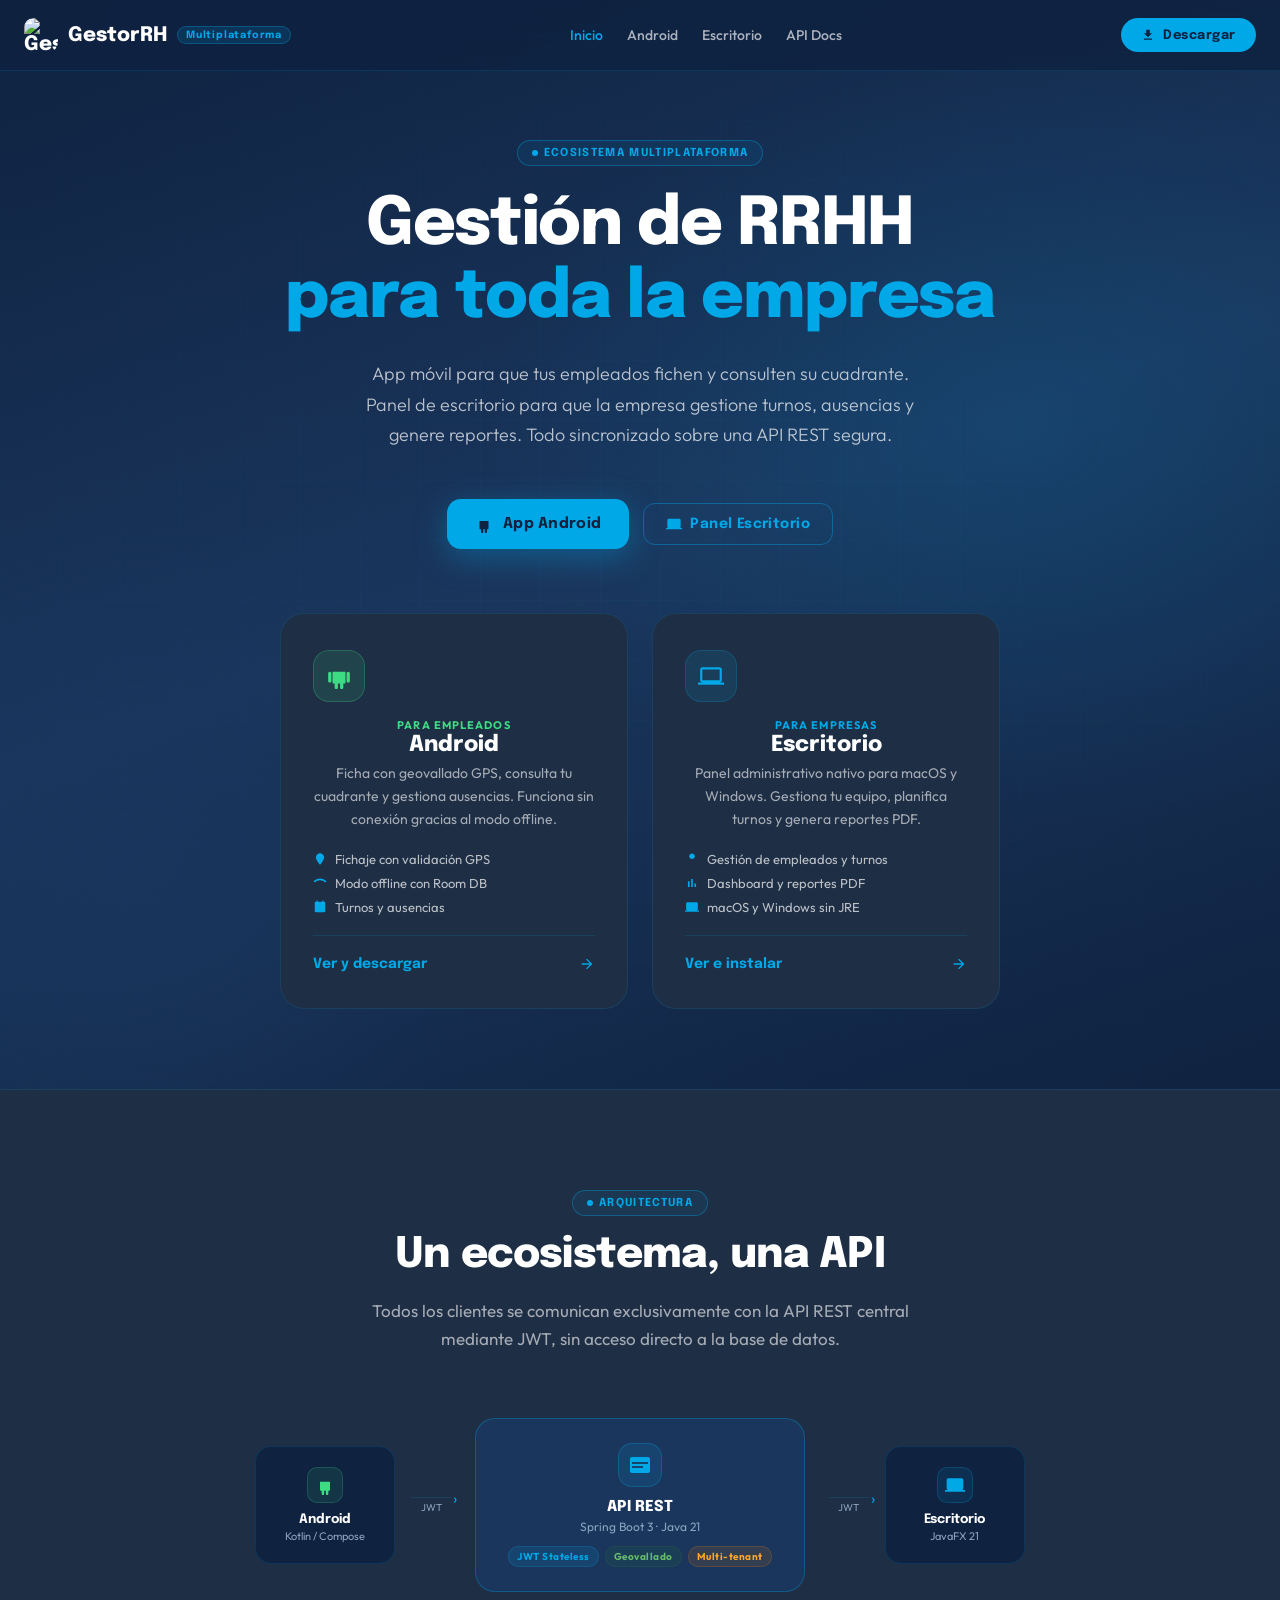
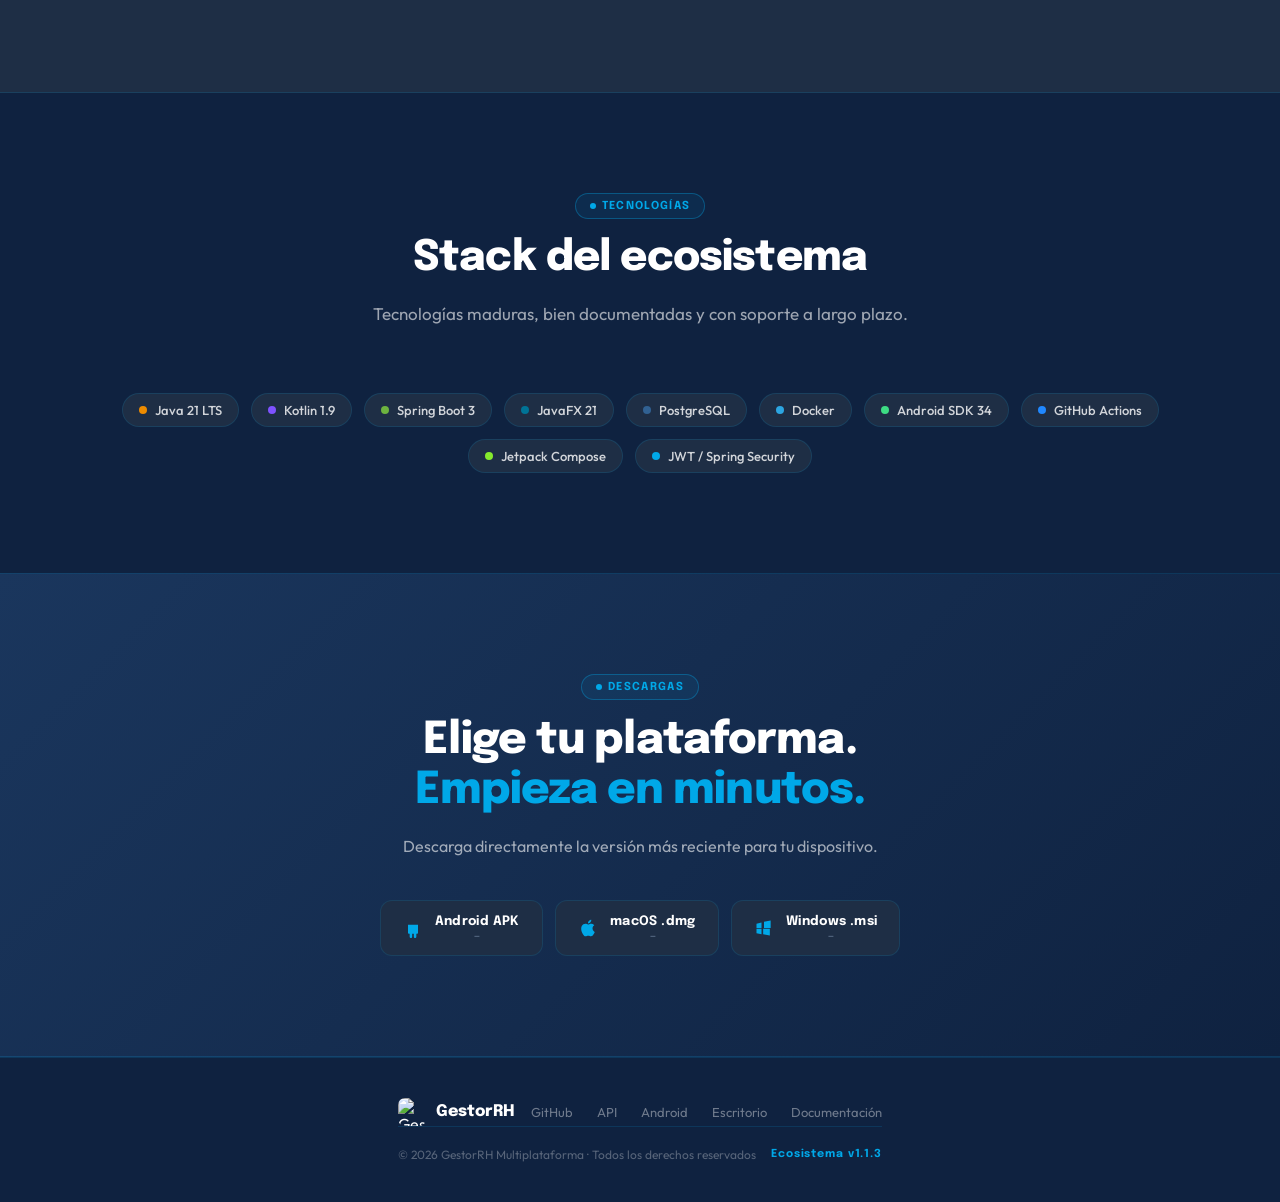
==== commit 914474b1: "Update print statement from 'Hello' to 'Goodbye'" ====
--- a/index.html
+++ b/index.html
@@ -3,424 +3,119 @@
 <head>
   <meta charset="UTF-8" />
   <meta name="viewport" content="width=device-width, initial-scale=1.0" />
-  <title>GestorRH — Organiza tu empresa, conecta tu equipo</title>
-  <meta name="description" content="La app móvil para gestionar tu jornada laboral, turnos y ausencias. Ficha donde estés, consulta tu cuadrante y tramita permisos desde tu móvil." />
-  <link rel="preconnect" href="https://fonts.googleapis.com" />
-  <link rel="preconnect" href="https://fonts.gstatic.com" crossorigin />
-  <link href="https://fonts.googleapis.com/css2?family=Epilogue:wght@400;600;700;800;900&family=Outfit:wght@300;400;500;600&display=swap" rel="stylesheet" />
+  <title>GestorRH — Ecosistema de gestión de RRHH</title>
+  <meta name="description" content="Solución integral para la gestión de recursos humanos. App Android para empleados y panel de escritorio para empresas, todo sincronizado sobre una API REST segura." />
+  <link rel="stylesheet" href="shared/styles.css" />
   <style>
-    :root {
-      --navy: #1A365D;
-      --navy-dark: #0F2240;
-      --navy-light: #243f6e;
-      --cyan: #00A8E8;
-      --cyan-light: #33BDFF;
-      --cyan-dark: #0086BC;
-      --white: #FFFFFF;
-      --off-white: #F0F6FC;
-      --text-muted: #8BA3BE;
-      --surface: #1E2E45;
-      --surface-2: #253550;
-      --success: #2E7D32;
-      --warning: #F57C00;
-      --error: #D32F2F;
-      --border: rgba(0,168,232,0.15);
-      --shadow-cyan: 0 0 40px rgba(0,168,232,0.2);
-    }
-
-    *, *::before, *::after { box-sizing: border-box; margin: 0; padding: 0; }
-
-    html { scroll-behavior: smooth; }
-
-    body {
-      font-family: 'Outfit', sans-serif;
-      background: var(--navy-dark);
-      color: var(--white);
-      overflow-x: hidden;
-      -webkit-font-smoothing: antialiased;
-    }
-
-    /* ── UTILITY ─────────────────────────────────────── */
-    .container { max-width: 1100px; margin: 0 auto; padding: 0 24px; }
-    .tag {
-      display: inline-flex; align-items: center; gap: 6px;
-      font-family: 'Epilogue', sans-serif; font-size: 11px; font-weight: 700;
-      letter-spacing: 0.12em; text-transform: uppercase;
-      color: var(--cyan); border: 1px solid rgba(0,168,232,0.35);
-      background: rgba(0,168,232,0.08); padding: 6px 14px; border-radius: 100px;
-    }
-    .tag::before { content: ''; width: 6px; height: 6px; border-radius: 50%; background: var(--cyan); display: inline-block; }
-
-    /* ── NAV ─────────────────────────────────────────── */
-    nav {
-      position: fixed; top: 0; left: 0; right: 0; z-index: 100;
-      padding: 18px 24px;
+    /* ── HERO HOME ────────────────────────────────────────── */
+    .hero-content { position: relative; z-index: 1; max-width: 720px; margin: 0 auto; text-align: center; }
+    .hero-title { font-size: clamp(40px, 5.5vw, 66px); }
+    .hero-subtitle { margin: 0 auto 48px; max-width: 560px; }
+
+    /* ── CLIENT CARDS ─────────────────────────────────────── */
+    .clients-grid { display: grid; grid-template-columns: 1fr 1fr; gap: 24px; margin-top: 64px; }
+    .client-card {
+      background: var(--surface); border: 1px solid var(--border);
+      border-radius: 24px; padding: 36px 32px;
+      display: flex; flex-direction: column; gap: 20px;
+      transition: all 0.3s ease; position: relative; overflow: hidden;
+      text-decoration: none; color: inherit;
+    }
+    .client-card::before {
+      content: ''; position: absolute; top: 0; left: 0; right: 0; height: 3px;
+      opacity: 0; transition: opacity 0.3s;
+    }
+    .client-card.android::before { background: linear-gradient(90deg, transparent, #3DDC84, transparent); }
+    .client-card.desktop::before { background: linear-gradient(90deg, transparent, var(--cyan), transparent); }
+    .client-card:hover { transform: translateY(-6px); border-color: rgba(0,168,232,0.4); box-shadow: var(--shadow-cyan); }
+    .client-card:hover::before { opacity: 1; }
+    .client-icon {
+      width: 52px; height: 52px; border-radius: 16px;
+      display: flex; align-items: center; justify-content: center;
+    }
+    .client-icon.android { background: rgba(61,220,132,0.12); border: 1px solid rgba(61,220,132,0.25); }
+    .client-icon.desktop { background: rgba(0,168,232,0.12); border: 1px solid rgba(0,168,232,0.2); }
+    .client-icon svg { width: 26px; height: 26px; }
+    .client-icon.android svg { fill: #3DDC84; }
+    .client-icon.desktop svg { fill: var(--cyan); }
+    .client-label { font-size: 11px; font-weight: 700; letter-spacing: 0.1em; text-transform: uppercase; margin-bottom: 2px; }
+    .client-label.android { color: #3DDC84; }
+    .client-label.desktop { color: var(--cyan); }
+    .client-title { font-family: 'Epilogue', sans-serif; font-size: 22px; font-weight: 800; margin-bottom: 6px; }
+    .client-desc { font-size: 14px; color: rgba(255,255,255,0.6); line-height: 1.65; flex: 1; }
+    .client-features { display: flex; flex-direction: column; gap: 8px; }
+    .client-feature { display: flex; align-items: center; gap: 8px; font-size: 13px; color: rgba(255,255,255,0.7); }
+    .client-feature svg { width: 14px; height: 14px; fill: var(--cyan); flex-shrink: 0; }
+    .client-cta {
       display: flex; align-items: center; justify-content: space-between;
-      backdrop-filter: blur(16px); -webkit-backdrop-filter: blur(16px);
-      background: rgba(15,34,64,0.85);
-      border-bottom: 1px solid var(--border);
-      transition: all 0.3s ease;
-    }
-    .nav-logo {
-      display: flex; align-items: center; gap: 10px;
-      font-family: 'Epilogue', sans-serif; font-size: 20px; font-weight: 800;
-      color: var(--white); text-decoration: none;
-    }
-    .nav-logo-icon {
-      width: 34px; height: 34px; background: var(--cyan);
-      border-radius: 9px; display: flex; align-items: center; justify-content: center;
-    }
-    .nav-logo-icon svg { width: 20px; height: 20px; fill: var(--navy-dark); }
-    .nav-badge {
-      font-family: 'Epilogue', sans-serif; font-size: 10px; font-weight: 700;
-      background: rgba(0,168,232,0.15); color: var(--cyan);
-      border: 1px solid rgba(0,168,232,0.3); padding: 3px 8px; border-radius: 100px;
-      letter-spacing: 0.08em;
-    }
-    .nav-cta {
+      padding-top: 20px; border-top: 1px solid var(--border);
+      font-family: 'Epilogue', sans-serif; font-size: 14px; font-weight: 700; color: var(--cyan);
+    }
+    .client-cta svg { width: 16px; height: 16px; fill: var(--cyan); transition: transform 0.2s; }
+    .client-card:hover .client-cta svg { transform: translateX(4px); }
+    .client-version { font-size: 11px; font-weight: 400; color: var(--text-muted); }
+
+    /* ── ARCHITECTURE ─────────────────────────────────────── */
+    .arch-section { background: var(--surface); border-top: 1px solid var(--border); border-bottom: 1px solid var(--border); }
+    .arch-diagram {
+      display: flex; align-items: center; justify-content: center;
+      gap: 0; flex-wrap: wrap; margin-top: 48px;
+    }
+    .arch-node {
+      background: var(--navy-dark); border: 1px solid var(--border);
+      border-radius: 16px; padding: 20px 24px; text-align: center;
+      min-width: 140px;
+    }
+    .arch-node-icon { width: 36px; height: 36px; margin: 0 auto 10px; border-radius: 10px; display: flex; align-items: center; justify-content: center; }
+    .arch-node-icon svg { width: 20px; height: 20px; }
+    .arch-node-title { font-family: 'Epilogue', sans-serif; font-size: 13px; font-weight: 700; margin-bottom: 3px; }
+    .arch-node-sub { font-size: 11px; color: var(--text-muted); }
+    .arch-arrow {
+      display: flex; flex-direction: column; align-items: center;
+      padding: 0 16px; gap: 3px;
+    }
+    .arch-arrow-line { width: 40px; height: 1px; background: var(--border); position: relative; }
+    .arch-arrow-line::after { content: '›'; position: absolute; right: -6px; top: -9px; color: var(--cyan); font-size: 16px; }
+    .arch-arrow-label { font-size: 10px; color: var(--text-muted); white-space: nowrap; }
+    .arch-center {
+      background: var(--navy); border: 1px solid rgba(0,168,232,0.3);
+      border-radius: 20px; padding: 24px 32px; text-align: center; margin: 0 8px;
+    }
+    .arch-center-icon { width: 44px; height: 44px; background: rgba(0,168,232,0.12); border: 1px solid rgba(0,168,232,0.25); border-radius: 14px; display: flex; align-items: center; justify-content: center; margin: 0 auto 12px; }
+    .arch-center-icon svg { width: 24px; height: 24px; fill: var(--cyan); }
+    .arch-center-title { font-family: 'Epilogue', sans-serif; font-size: 15px; font-weight: 800; margin-bottom: 4px; }
+    .arch-center-sub { font-size: 12px; color: var(--text-muted); }
+    .arch-badges { display: flex; gap: 6px; justify-content: center; margin-top: 12px; flex-wrap: wrap; }
+    .arch-badge { font-size: 10px; padding: 3px 8px; border-radius: 100px; font-weight: 700; letter-spacing: 0.05em; }
+    .ab-jwt  { background: rgba(0,168,232,0.12); color: var(--cyan); border: 1px solid rgba(0,168,232,0.2); }
+    .ab-geo  { background: rgba(46,125,50,0.12); color: #66BB6A; border: 1px solid rgba(46,125,50,0.2); }
+    .ab-multi { background: rgba(245,124,0,0.12); color: #FFA726; border: 1px solid rgba(245,124,0,0.2); }
+
+    /* ── TECH STACK ───────────────────────────────────────── */
+    .tech-grid { display: flex; flex-wrap: wrap; gap: 12px; justify-content: center; margin-top: 32px; }
+    .tech-pill {
       display: flex; align-items: center; gap: 8px;
-      background: var(--cyan); color: var(--navy-dark);
-      font-family: 'Epilogue', sans-serif; font-size: 13px; font-weight: 700;
-      padding: 10px 20px; border-radius: 100px; text-decoration: none;
-      transition: all 0.2s ease; letter-spacing: 0.04em;
-    }
-    .nav-cta:hover { background: var(--cyan-light); transform: translateY(-1px); }
-    .nav-cta svg { width: 14px; height: 14px; fill: var(--navy-dark); }
-
-    /* ── HERO ────────────────────────────────────────── */
-    .hero {
-      min-height: 100vh; padding: 140px 0 80px;
-      display: flex; align-items: center;
-      position: relative; overflow: hidden;
-    }
-    .hero-bg {
-      position: absolute; inset: 0; pointer-events: none;
-      background:
-        radial-gradient(ellipse 70% 60% at 80% 40%, rgba(0,168,232,0.12) 0%, transparent 60%),
-        radial-gradient(ellipse 50% 50% at 10% 80%, rgba(26,54,93,0.8) 0%, transparent 60%),
-        linear-gradient(160deg, #0F2240 0%, #1A365D 50%, #0F2240 100%);
-    }
-    .hero-grid {
-      position: absolute; inset: 0; pointer-events: none;
-      background-image:
-        linear-gradient(rgba(0,168,232,0.04) 1px, transparent 1px),
-        linear-gradient(90deg, rgba(0,168,232,0.04) 1px, transparent 1px);
-      background-size: 60px 60px;
-      mask-image: radial-gradient(ellipse 80% 80% at 50% 50%, black, transparent);
-    }
-    .hero-content { position: relative; z-index: 1; display: grid; grid-template-columns: 1fr 1fr; gap: 60px; align-items: center; }
-    .hero-eyebrow { margin-bottom: 24px; }
-    .hero-title {
-      font-family: 'Epilogue', sans-serif; font-size: clamp(36px, 5vw, 58px);
-      font-weight: 800; line-height: 1.1; margin-bottom: 24px;
-      letter-spacing: -0.02em;
-    }
-    .hero-title span { color: var(--cyan); }
-    .hero-subtitle {
-      font-size: 18px; font-weight: 300; line-height: 1.7;
-      color: rgba(255,255,255,0.7); margin-bottom: 40px; max-width: 480px;
-    }
-    .hero-actions { display: flex; flex-wrap: wrap; gap: 14px; align-items: center; }
-    .btn-primary {
-      display: inline-flex; align-items: center; gap: 10px;
-      background: var(--cyan); color: var(--navy-dark);
-      font-family: 'Epilogue', sans-serif; font-size: 15px; font-weight: 700;
-      padding: 16px 28px; border-radius: 14px; text-decoration: none;
-      transition: all 0.25s ease; letter-spacing: 0.02em;
-      box-shadow: 0 8px 32px rgba(0,168,232,0.35);
-    }
-    .btn-primary:hover { background: var(--cyan-light); transform: translateY(-2px); box-shadow: 0 12px 40px rgba(0,168,232,0.45); }
-    .btn-primary svg { width: 18px; height: 18px; fill: var(--navy-dark); flex-shrink: 0; }
-    .btn-primary .version-badge {
-      background: rgba(26,54,93,0.3); color: var(--navy-dark);
-      font-size: 11px; padding: 2px 8px; border-radius: 100px;
-      font-weight: 700;
-    }
-    .btn-secondary {
-      display: inline-flex; align-items: center; gap: 8px;
-      color: var(--white); font-size: 14px; font-weight: 500;
-      text-decoration: none; opacity: 0.7; transition: opacity 0.2s;
-    }
-    .btn-secondary:hover { opacity: 1; }
-    .btn-secondary svg { width: 16px; height: 16px; fill: currentColor; }
-
-    /* Phone mockup */
-    .hero-visual { display: flex; justify-content: center; align-items: center; }
-    .phone-wrapper {
-      position: relative;
-      animation: float 4s ease-in-out infinite;
-    }
-    @keyframes float {
-      0%, 100% { transform: translateY(0); }
-      50% { transform: translateY(-16px); }
-    }
-    .phone {
-      width: 220px; height: 440px;
-      background: var(--surface);
-      border-radius: 36px;
-      border: 2px solid rgba(0,168,232,0.25);
-      box-shadow:
-        0 40px 80px rgba(0,0,0,0.5),
-        0 0 0 1px rgba(255,255,255,0.05),
-        inset 0 1px 0 rgba(255,255,255,0.1),
-        var(--shadow-cyan);
-      overflow: hidden;
-      position: relative;
-    }
-    .phone-notch {
-      position: absolute; top: 14px; left: 50%; transform: translateX(-50%);
-      width: 70px; height: 6px; background: rgba(0,0,0,0.5); border-radius: 100px; z-index: 10;
-    }
-    .phone-screen { padding: 32px 16px 0; height: 100%; display: flex; flex-direction: column; }
-    .phone-bottom-nav {
-      margin-top: auto;
-      display: flex; justify-content: space-around; align-items: center;
-      border-top: 1px solid rgba(255,255,255,0.08);
-      padding: 8px 0 10px; background: var(--surface);
-      flex-shrink: 0;
-    }
-    .phone-nav-item { display: flex; flex-direction: column; align-items: center; gap: 3px; }
-    .phone-nav-item svg { width: 14px; height: 14px; }
-    .phone-nav-label { font-size: 7px; font-weight: 600; letter-spacing: 0.03em; }
-    .phone-status { display: flex; justify-content: space-between; align-items: center; margin-bottom: 20px; }
-    .phone-time { font-family: 'Epilogue', sans-serif; font-size: 12px; font-weight: 700; color: var(--white); }
-    .phone-icons { display: flex; gap: 5px; }
-    .phone-icons span { width: 12px; height: 7px; background: rgba(255,255,255,0.6); border-radius: 2px; }
-    .phone-greeting { font-family: 'Epilogue', sans-serif; font-size: 11px; color: var(--cyan); font-weight: 700; letter-spacing: 0.08em; margin-bottom: 3px; }
-    .phone-name { font-family: 'Epilogue', sans-serif; font-size: 16px; font-weight: 800; color: var(--white); margin-bottom: 18px; }
-    .phone-card {
-      background: var(--surface-2); border-radius: 16px; padding: 16px;
-      border: 1px solid rgba(0,168,232,0.15); margin-bottom: 12px;
-    }
-    .phone-card-label { font-size: 9px; color: var(--text-muted); font-weight: 500; letter-spacing: 0.08em; text-transform: uppercase; margin-bottom: 6px; }
-    .phone-card-value { font-family: 'Epilogue', sans-serif; font-size: 28px; font-weight: 800; color: var(--white); text-align: center; margin: 8px 0; }
-    .phone-card-status { font-size: 9px; color: var(--cyan); font-weight: 700; letter-spacing: 0.1em; text-transform: uppercase; text-align: center; }
-    .phone-btn {
-      background: var(--cyan); color: var(--navy-dark);
-      font-family: 'Epilogue', sans-serif; font-size: 10px; font-weight: 800;
-      padding: 12px; border-radius: 12px; text-align: center;
-      letter-spacing: 0.08em; text-transform: uppercase; margin-top: 4px;
-    }
-    .phone-mini-cards { display: grid; grid-template-columns: 1fr 1fr; gap: 8px; }
-    .phone-mini-card {
-      background: var(--surface-2); border-radius: 12px; padding: 10px;
-      border: 1px solid rgba(255,255,255,0.06);
-    }
-    .phone-mini-icon { width: 20px; height: 20px; background: rgba(0,168,232,0.15); border-radius: 6px; margin-bottom: 5px; display: flex; align-items: center; justify-content: center; }
-    .phone-mini-icon svg { width: 11px; height: 11px; fill: var(--cyan); }
-    .phone-mini-label { font-size: 8px; color: var(--text-muted); margin-bottom: 2px; }
-    .phone-mini-val { font-family: 'Epilogue', sans-serif; font-size: 10px; font-weight: 700; color: var(--white); }
-
-    .phone-glow {
-      position: absolute; top: 50%; left: 50%; transform: translate(-50%, -50%);
-      width: 300px; height: 300px;
-      background: radial-gradient(circle, rgba(0,168,232,0.15), transparent 70%);
-      pointer-events: none; border-radius: 50%;
-    }
-
-    /* Hero stats */
-    .hero-stats { display: flex; gap: 32px; margin-top: 48px; padding-top: 32px; border-top: 1px solid var(--border); }
-    .hero-stat-value { font-family: 'Epilogue', sans-serif; font-size: 26px; font-weight: 800; color: var(--cyan); line-height: 1; margin-bottom: 4px; }
-    .hero-stat-label { font-size: 12px; color: rgba(255,255,255,0.5); font-weight: 400; }
-
-    /* ── FEATURES ────────────────────────────────────── */
-    section { padding: 100px 0; }
-    .section-header { text-align: center; margin-bottom: 64px; }
-    .section-title {
-      font-family: 'Epilogue', sans-serif; font-size: clamp(28px, 4vw, 42px);
-      font-weight: 800; line-height: 1.15; margin: 16px 0 16px;
-      letter-spacing: -0.02em;
-    }
-    .section-subtitle { font-size: 17px; color: rgba(255,255,255,0.6); max-width: 540px; margin: 0 auto; line-height: 1.7; }
-
-    .features-grid { display: grid; grid-template-columns: repeat(3, 1fr); gap: 20px; }
-    .feature-card {
-      background: var(--surface);
-      border: 1px solid var(--border);
-      border-radius: 20px; padding: 28px;
-      transition: all 0.3s ease;
-      position: relative; overflow: hidden;
-    }
-    .feature-card::before {
-      content: ''; position: absolute; top: 0; left: 0; right: 0; height: 2px;
-      background: linear-gradient(90deg, transparent, var(--cyan), transparent);
-      opacity: 0; transition: opacity 0.3s;
-    }
-    .feature-card:hover { transform: translateY(-4px); border-color: rgba(0,168,232,0.4); box-shadow: var(--shadow-cyan); }
-    .feature-card:hover::before { opacity: 1; }
-    .feature-icon {
-      width: 48px; height: 48px; border-radius: 14px;
-      background: rgba(0,168,232,0.12); border: 1px solid rgba(0,168,232,0.2);
-      display: flex; align-items: center; justify-content: center; margin-bottom: 18px;
-    }
-    .feature-icon svg { width: 24px; height: 24px; fill: var(--cyan); }
-    .feature-title { font-family: 'Epilogue', sans-serif; font-size: 16px; font-weight: 700; margin-bottom: 10px; }
-    .feature-desc { font-size: 14px; color: rgba(255,255,255,0.6); line-height: 1.65; }
-
-    /* ── WHY GESTORRH ────────────────────────────────── */
-    .why-section { background: var(--surface); border-top: 1px solid var(--border); border-bottom: 1px solid var(--border); }
-    .why-grid { display: grid; grid-template-columns: 1fr 1fr; gap: 80px; align-items: center; }
-    .why-visual {
-      position: relative; display: flex; flex-direction: column; gap: 12px;
-    }
-    .why-card {
-      background: var(--navy-dark); border: 1px solid var(--border);
-      border-radius: 16px; padding: 20px 24px;
-      display: flex; align-items: center; gap: 16px;
-      transition: all 0.3s ease;
-    }
-    .why-card:hover { border-color: rgba(0,168,232,0.4); transform: translateX(6px); }
-    .why-card-icon {
-      width: 42px; height: 42px; flex-shrink: 0; border-radius: 12px;
-      background: rgba(0,168,232,0.12); display: flex; align-items: center; justify-content: center;
-    }
-    .why-card-icon svg { width: 20px; height: 20px; fill: var(--cyan); }
-    .why-card-title { font-family: 'Epilogue', sans-serif; font-size: 14px; font-weight: 700; margin-bottom: 3px; }
-    .why-card-desc { font-size: 12px; color: rgba(255,255,255,0.55); line-height: 1.5; }
-
-    .why-content .section-header { text-align: left; }
-    .why-content .section-header .section-subtitle { margin: 0; text-align: left; }
-    .why-list { margin-top: 32px; display: flex; flex-direction: column; gap: 18px; }
-    .why-item { display: flex; gap: 14px; align-items: flex-start; }
-    .why-check {
-      width: 24px; height: 24px; flex-shrink: 0; border-radius: 50%;
-      background: rgba(0,168,232,0.15); border: 1px solid rgba(0,168,232,0.3);
-      display: flex; align-items: center; justify-content: center; margin-top: 2px;
-    }
-    .why-check svg { width: 12px; height: 12px; stroke: var(--cyan); fill: none; stroke-width: 2.5; }
-    .why-item-text strong { font-family: 'Epilogue', sans-serif; font-size: 15px; font-weight: 700; display: block; margin-bottom: 3px; }
-    .why-item-text span { font-size: 13px; color: rgba(255,255,255,0.55); line-height: 1.5; }
-
-    /* ── CHANGELOG ───────────────────────────────────── */
-    .changelog-card {
       background: var(--surface); border: 1px solid var(--border);
-      border-radius: 24px; overflow: hidden; max-width: 720px; margin: 0 auto;
-    }
-    .changelog-header {
-      padding: 24px 28px; border-bottom: 1px solid var(--border);
-      display: flex; align-items: center; justify-content: space-between; flex-wrap: wrap; gap: 12px;
-    }
-    .changelog-title-row { display: flex; align-items: center; gap: 12px; }
-    .changelog-version {
-      font-family: 'Epilogue', sans-serif; font-size: 20px; font-weight: 800;
-    }
-    .changelog-stable {
-      font-family: 'Epilogue', sans-serif; font-size: 10px; font-weight: 700;
-      background: rgba(46,125,50,0.2); color: #66BB6A;
-      border: 1px solid rgba(46,125,50,0.3); padding: 3px 10px; border-radius: 100px; letter-spacing: 0.1em;
-    }
-    .changelog-date { font-size: 13px; color: rgba(255,255,255,0.4); }
-    .changelog-body { padding: 28px; }
-    .changelog-content { font-size: 14px; color: rgba(255,255,255,0.75); line-height: 1.8; }
-    .changelog-content h1, .changelog-content h2, .changelog-content h3 {
-      font-family: 'Epilogue', sans-serif; color: var(--white); margin: 16px 0 8px;
-      font-size: 15px;
-    }
-    .changelog-content ul { padding-left: 20px; }
-    .changelog-content li { margin-bottom: 6px; }
-    .changelog-content code {
-      background: rgba(0,168,232,0.1); color: var(--cyan);
-      padding: 1px 6px; border-radius: 4px; font-size: 12px;
-    }
-    .changelog-loading { padding: 40px; text-align: center; color: rgba(255,255,255,0.4); font-size: 14px; }
-    .changelog-dot { display: inline-block; animation: pulse 1.5s ease-in-out infinite; }
-    @keyframes pulse { 0%, 100% { opacity: 0.3; } 50% { opacity: 1; } }
-
-    /* ── REQUIREMENTS ────────────────────────────────── */
-    .req-grid { display: grid; grid-template-columns: repeat(4, 1fr); gap: 16px; }
-    .req-card {
-      background: var(--surface); border: 1px solid var(--border);
-      border-radius: 16px; padding: 24px 20px; text-align: center;
-    }
-    .req-icon { width: 48px; height: 48px; background: rgba(0,168,232,0.1); border: 1px solid rgba(0,168,232,0.2); border-radius: 14px; display: flex; align-items: center; justify-content: center; margin: 0 auto 14px; }
-    .req-label { font-size: 11px; color: rgba(255,255,255,0.4); text-transform: uppercase; letter-spacing: 0.1em; margin-bottom: 6px; }
-    .req-value { font-family: 'Epilogue', sans-serif; font-size: 15px; font-weight: 700; color: var(--white); }
-
-    /* ── DOWNLOAD CTA ────────────────────────────────── */
-    .download-section {
-      background: linear-gradient(135deg, var(--navy) 0%, var(--navy-dark) 100%);
-      border-top: 1px solid var(--border); border-bottom: 1px solid var(--border);
-    }
-    .download-inner {
-      text-align: center; max-width: 600px; margin: 0 auto;
-    }
-    .download-title { font-family: 'Epilogue', sans-serif; font-size: clamp(28px, 4vw, 44px); font-weight: 800; line-height: 1.15; margin: 16px 0 16px; letter-spacing: -0.02em; }
-    .download-title span { color: var(--cyan); }
-    .download-subtitle { font-size: 16px; color: rgba(255,255,255,0.6); margin-bottom: 40px; line-height: 1.7; }
-    .download-actions { display: flex; flex-direction: column; align-items: center; gap: 20px; }
-    .download-note {
-      font-size: 12px; color: rgba(255,255,255,0.4); max-width: 440px;
-      line-height: 1.7; border: 1px solid var(--border); padding: 14px 20px; border-radius: 12px;
-      background: rgba(255,255,255,0.02);
-    }
-    .download-note strong { color: rgba(255,255,255,0.65); }
-
-    /* ── FOOTER ──────────────────────────────────────── */
-    footer {
-      padding: 40px 0; border-top: 1px solid var(--border);
-      display: flex; flex-direction: column; gap: 20px;
-    }
-    .footer-inner { display: flex; align-items: center; justify-content: space-between; flex-wrap: wrap; gap: 16px; }
-    .footer-brand { display: flex; align-items: center; gap: 10px; }
-    .footer-brand-name { font-family: 'Epilogue', sans-serif; font-size: 16px; font-weight: 800; }
-    .footer-links { display: flex; gap: 24px; }
-    .footer-links a { font-size: 13px; color: rgba(255,255,255,0.4); text-decoration: none; transition: color 0.2s; }
-    .footer-links a:hover { color: var(--cyan); }
-    .footer-bottom { display: flex; align-items: center; justify-content: space-between; flex-wrap: wrap; gap: 8px; border-top: 1px solid var(--border); padding-top: 20px; }
-    .footer-copy { font-size: 12px; color: rgba(255,255,255,0.3); }
-    .footer-version { font-family: 'Epilogue', sans-serif; font-size: 11px; color: var(--cyan); font-weight: 700; letter-spacing: 0.08em; }
-
-    /* ── SCROLL ANIMATIONS ───────────────────────────── */
-    .reveal {
-      opacity: 0; transform: translateY(28px);
-      transition: opacity 0.6s ease, transform 0.6s ease;
-    }
-    .reveal.visible { opacity: 1; transform: translateY(0); }
-    .reveal-delay-1 { transition-delay: 0.1s; }
-    .reveal-delay-2 { transition-delay: 0.2s; }
-    .reveal-delay-3 { transition-delay: 0.3s; }
-
-    /* ── RESPONSIVE ──────────────────────────────────── */
-    @media (max-width: 900px) {
-      .hero-content { grid-template-columns: 1fr; gap: 48px; }
-      .hero-visual { order: -1; }
-      .hero-stats { flex-wrap: wrap; gap: 20px; }
-      .features-grid { grid-template-columns: 1fr 1fr; }
-      .why-grid { grid-template-columns: 1fr; gap: 40px; }
-      .why-content .section-header { text-align: center; }
-      .why-content .section-header .section-subtitle { margin: 0 auto; text-align: center; }
-      .req-grid { grid-template-columns: 1fr 1fr; }
-    }
-
-    @media (max-width: 600px) {
-      section { padding: 72px 0; }
-      nav { padding: 14px 16px; }
-      .nav-badge { display: none; }
-      .features-grid { grid-template-columns: 1fr; }
-      .req-grid { grid-template-columns: 1fr 1fr; }
-      .hero-stats { gap: 16px; }
-      .footer-inner { flex-direction: column; align-items: flex-start; }
-      .phone { width: 180px; height: 360px; }
-      .phone-card-value { font-size: 22px; }
+      border-radius: 100px; padding: 8px 16px;
+      font-size: 13px; font-weight: 500; color: rgba(255,255,255,0.8);
+      transition: border-color 0.2s;
+    }
+    .tech-pill:hover { border-color: rgba(0,168,232,0.4); }
+    .tech-pill-dot { width: 8px; height: 8px; border-radius: 50%; flex-shrink: 0; }
+
+    /* ── DOWNLOAD QUICK ───────────────────────────────────── */
+    .quick-dl { display: flex; flex-wrap: wrap; gap: 12px; justify-content: center; margin-top: 40px; }
+
+    @media (max-width: 700px) {
+      .clients-grid { grid-template-columns: 1fr; }
+      .arch-diagram { flex-direction: column; gap: 12px; }
+      .arch-arrow { flex-direction: row; padding: 8px 0; }
+      .arch-arrow-line { width: 20px; }
+      .arch-arrow-line::after { content: '↓'; right: -12px; top: -10px; }
     }
   </style>
 </head>
-<body>
-
-  <!-- NAV -->
-  <nav>
-    <a href="#" class="nav-logo">
-      <div class="nav-logo-icon" style="background:transparent;padding:0;overflow:hidden;">
-        <img src="[data-uri]" alt="GestorRH" style="width:34px;height:34px;border-radius:9px;display:block;" />
-      </div>
-      GestorRH
-      <span class="nav-badge">Android</span>
-    </a>
-    <button onclick="triggerDownload()" class="nav-cta" style="border:none;cursor:pointer;">
-      <svg viewBox="0 0 24 24"><path d="M19 9h-4V3H9v6H5l7 7 7-7zM5 18v2h14v-2H5z"/></svg>
-      Descargar
-    </button>
-  </nav>
+<body data-page="home">
 
   <!-- HERO -->
   <section class="hero">
@@ -428,520 +123,180 @@
     <div class="hero-grid"></div>
     <div class="container">
       <div class="hero-content">
-        <div class="hero-text">
-          <div class="hero-eyebrow">
-            <span class="tag">App Android · Rol Empleado</span>
-          </div>
-          <h1 class="hero-title">
-            Organiza tu empresa,<br />
-            <span>conecta tu equipo</span>
-          </h1>
-          <p class="hero-subtitle">
-            La aplicación móvil que pone el control de tu jornada laboral en tu mano. Ficha con geolocalización, consulta tu cuadrante y gestiona tus ausencias desde cualquier lugar.
-          </p>
-          <div class="hero-actions">
-            <a href="#" class="btn-primary" id="hero-download-btn">
-              <svg viewBox="0 0 24 24"><path d="M19 9h-4V3H9v6H5l7 7 7-7zM5 18v2h14v-2H5z"/></svg>
-              Descargar APK
-              <span class="version-badge" id="hero-version">...</span>
-            </a>
-            <button onclick="document.getElementById('funcionalidades').scrollIntoView({behavior:'smooth'})" class="btn-secondary" style="background:none;border:none;cursor:pointer;font-family:'Outfit',sans-serif;">
-              <svg viewBox="0 0 24 24"><path d="M12 2C6.48 2 2 6.48 2 12s4.48 10 10 10 10-4.48 10-10S17.52 2 12 2zm-2 14.5v-9l6 4.5-6 4.5z"/></svg>
-              Ver funcionalidades
-            </button>
-          </div>
-          <div class="hero-stats">
+        <div class="hero-eyebrow" style="margin-bottom:24px;">
+          <span class="tag">Ecosistema Multiplataforma</span>
+        </div>
+        <h1 class="hero-title">
+          Gestión de RRHH<br /><span>para toda la empresa</span>
+        </h1>
+        <p class="hero-subtitle">
+          App móvil para que tus empleados fichen y consulten su cuadrante. Panel de escritorio para que la empresa gestione turnos, ausencias y genere reportes. Todo sincronizado sobre una API REST segura.
+        </p>
+        <div class="hero-actions" style="justify-content:center;">
+          <a href="android/index.html" class="btn-primary">
+            <svg viewBox="0 0 24 24"><path d="M6 18c0 .55.45 1 1 1h1v3.5c0 .83.67 1.5 1.5 1.5s1.5-.67 1.5-1.5V19h2v3.5c0 .83.67 1.5 1.5 1.5s1.5-.67 1.5-1.5V19h1c.55 0 1-.45 1-1V8H6v10z"/></svg>
+            App Android
+          </a>
+          <a href="escritorio/index.html" class="btn-outline">
+            <svg viewBox="0 0 24 24"><path d="M20 18c1.1 0 1.99-.9 1.99-2L22 6c0-1.1-.9-2-2-2H4c-1.1 0-2 .9-2 2v10c0 1.1.9 2 2 2H0v2h24v-2h-4z"/></svg>
+            Panel Escritorio
+          </a>
+        </div>
+
+        <!-- Client cards -->
+        <div class="clients-grid">
+          <a href="android/index.html" class="client-card android">
             <div>
-              <div class="hero-stat-value">v1.0+</div>
-              <div class="hero-stat-label">Versión estable</div>
-            </div>
+              <div class="client-icon android"><svg viewBox="0 0 24 24"><path d="M6 18c0 .55.45 1 1 1h1v3.5c0 .83.67 1.5 1.5 1.5s1.5-.67 1.5-1.5V19h2v3.5c0 .83.67 1.5 1.5 1.5s1.5-.67 1.5-1.5V19h1c.55 0 1-.45 1-1V8H6v10zM3.5 8C2.67 8 2 8.67 2 9.5v7c0 .83.67 1.5 1.5 1.5S5 17.33 5 16.5v-7C5 8.67 4.33 8 3.5 8zm17 0c-.83 0-1.5.67-1.5 1.5v7c0 .83.67 1.5 1.5 1.5s1.5-.67 1.5-1.5v-7c0-.83-.67-1.5-1.5-1.5z"/></svg></div>
+              <div style="margin-top:16px;"><div class="client-label android">Para empleados</div><div class="client-title">Android</div></div>
+              <p class="client-desc">Ficha con geovallado GPS, consulta tu cuadrante y gestiona ausencias. Funciona sin conexión gracias al modo offline.</p>
+            </div>
+            <div class="client-features">
+              <div class="client-feature"><svg viewBox="0 0 24 24"><path d="M12 2C8.13 2 5 5.13 5 9c0 5.25 7 13 7 13s7-7.75 7-13c0-3.87-3.13-7-7-7z"/></svg>Fichaje con validación GPS</div>
+              <div class="client-feature"><svg viewBox="0 0 24 24"><path d="M1 9l2 2c4.97-4.97 13.03-4.97 18 0l2-2C16.93 2.93 7.08 2.93 1 9z"/></svg>Modo offline con Room DB</div>
+              <div class="client-feature"><svg viewBox="0 0 24 24"><path d="M19 3h-1V1h-2v2H8V1H6v2H5c-1.1 0-2 .9-2 2v14c0 1.1.9 2 2 2h14c1.1 0 2-.9 2-2V5c0-1.1-.9-2-2-2z"/></svg>Turnos y ausencias</div>
+            </div>
+            <div class="client-cta">
+              <span>Ver y descargar <span class="client-version" id="android-version"></span></span>
+              <svg viewBox="0 0 24 24"><path d="M12 4l-1.41 1.41L16.17 11H4v2h12.17l-5.58 5.59L12 20l8-8z"/></svg>
+            </div>
+          </a>
+
+          <a href="escritorio/index.html" class="client-card desktop">
             <div>
-              <div class="hero-stat-value">Android 8+</div>
-              <div class="hero-stat-label">Compatibilidad</div>
-            </div>
-            <div>
-              <div class="hero-stat-value">ES / EN</div>
-              <div class="hero-stat-label">Idiomas</div>
-            </div>
-          </div>
-        </div>
-
-        <!-- Phone mockup -->
-        <div class="hero-visual">
-          <div class="phone-glow"></div>
-          <div class="phone-wrapper">
-            <div class="phone">
-              <div class="phone-notch"></div>
-              <div class="phone-screen">
-                <!-- Status bar -->
-                <div class="phone-status">
-                  <span class="phone-time">08:48</span>
-                  <div class="phone-icons">
-                    <span style="width:14px;height:7px;background:rgba(255,255,255,0.6);border-radius:2px;display:inline-block;"></span>
-                    <span style="width:7px;height:7px;background:rgba(255,255,255,0.6);border-radius:50%;display:inline-block;"></span>
-                  </div>
-                </div>
-                <!-- Header -->
-                <div style="display:flex;justify-content:space-between;align-items:flex-start;margin-bottom:14px;">
-                  <div>
-                    <div style="font-size:9px;color:var(--cyan);font-weight:700;letter-spacing:0.08em;text-transform:uppercase;margin-bottom:2px;">Miércoles, 29 de abril</div>
-                    <div style="font-family:'Epilogue',sans-serif;font-size:14px;font-weight:800;color:var(--white);">¡Hola, Juan Pérez!</div>
-                  </div>
-                  <div style="width:26px;height:26px;border-radius:50%;background:rgba(0,168,232,0.15);border:1px solid rgba(0,168,232,0.3);display:flex;align-items:center;justify-content:center;flex-shrink:0;">
-                    <svg viewBox="0 0 24 24" style="width:14px;height:14px;fill:var(--cyan);"><path d="M12 12c2.7 0 4.8-2.1 4.8-4.8S14.7 2.4 12 2.4 7.2 4.5 7.2 7.2 9.3 12 12 12zm0 2.4c-3.2 0-9.6 1.6-9.6 4.8v2.4h19.2v-2.4c0-3.2-6.4-4.8-9.6-4.8z"/></svg>
-                  </div>
-                </div>
-                <!-- Fichaje widget - estado TRABAJANDO -->
-                <div style="background:rgba(0,168,232,0.12);border:1px solid rgba(0,168,232,0.25);border-radius:14px;padding:12px;margin-bottom:10px;text-align:center;">
-                  <div style="font-size:8px;color:var(--cyan);font-weight:700;letter-spacing:0.12em;text-transform:uppercase;margin-bottom:5px;">● TRABAJANDO</div>
-                  <div style="font-family:'Epilogue',sans-serif;font-size:20px;font-weight:800;color:var(--white);letter-spacing:0.04em;margin-bottom:8px;line-height:1;">03:42:17</div>
-                  <div style="background:var(--error, #D32F2F);color:var(--white);font-family:'Epilogue',sans-serif;font-size:8px;font-weight:800;padding:8px 10px;border-radius:9px;letter-spacing:0.1em;">FINALIZAR JORNADA</div>
-                </div>
-                <!-- Mini cards -->
-                <div class="phone-mini-cards" style="margin-bottom:10px;">
-                  <div class="phone-mini-card">
-                    <div class="phone-mini-icon">
-                      <svg viewBox="0 0 24 24"><path d="M11.99 2C6.47 2 2 6.48 2 12s4.47 10 9.99 10C17.52 22 22 17.52 22 12S17.52 2 11.99 2zM12 20c-4.42 0-8-3.58-8-8s3.58-8 8-8 8 3.58 8 8-3.58 8-8 8zm.5-13H11v6l5.25 3.15.75-1.23-4.5-2.67V7z"/></svg>
-                    </div>
-                    <div class="phone-mini-label">Próximo turno</div>
-                    <div class="phone-mini-val" style="font-size:9px;">Sin turno asig.</div>
-                  </div>
-                  <div class="phone-mini-card">
-                    <div class="phone-mini-icon">
-                      <svg viewBox="0 0 24 24"><path d="M17 12h-5v5h5v-5zM16 1v2H8V1H6v2H5c-1.1 0-1.99.9-1.99 2L3 19c0 1.1.89 2 2 2h14c1.1 0 2-.9 2-2V5c0-1.1-.9-2-2-2h-1V1h-2zm3 18H5V8h14v11z"/></svg>
-                    </div>
-                    <div class="phone-mini-label">Próx. ausencia</div>
-                    <div class="phone-mini-val" style="font-size:9px;">Sin ausencias</div>
-                  </div>
-                </div>
-                <!-- Last fichaje -->
-                <div style="background:var(--surface-2);border-radius:10px;padding:10px;border:1px solid rgba(255,255,255,0.06);">
-                  <div style="font-size:8px;color:rgba(255,255,255,0.4);font-weight:600;letter-spacing:0.06em;text-transform:uppercase;margin-bottom:6px;">Últimos fichajes</div>
-                  <div style="display:flex;justify-content:space-between;align-items:center;">
-                    <div>
-                      <div style="font-size:9px;color:var(--white);font-weight:600;">28/04/2026</div>
-                      <div style="font-size:8px;color:rgba(255,255,255,0.4);">Sin turno asignado</div>
-                    </div>
-                    <div style="display:flex;align-items:center;gap:6px;">
-                      <div style="text-align:center;">
-                        <div style="font-size:7px;color:rgba(255,255,255,0.4);">Entrada</div>
-                        <div style="font-family:'Epilogue',sans-serif;font-size:10px;font-weight:700;color:var(--white);">08:48</div>
-                      </div>
-                      <svg viewBox="0 0 24 24" style="width:8px;height:8px;fill:rgba(255,255,255,0.3);"><path d="M12 4l-1.41 1.41L16.17 11H4v2h12.17l-5.58 5.59L12 20l8-8z"/></svg>
-                      <div style="text-align:center;">
-                        <div style="font-size:7px;color:rgba(255,255,255,0.4);">Salida</div>
-                        <div style="font-family:'Epilogue',sans-serif;font-size:10px;font-weight:700;color:var(--white);">08:48</div>
-                      </div>
-                    </div>
-                  </div>
-                </div>
-                <!-- Bottom nav bar -->
-                <div class="phone-bottom-nav">
-                  <div class="phone-nav-item">
-                    <svg viewBox="0 0 24 24" style="fill:var(--cyan);"><path d="M10 20v-6h4v6h5v-8h3L12 3 2 12h3v8z"/></svg>
-                    <span class="phone-nav-label" style="color:var(--cyan);">Inicio</span>
-                  </div>
-                  <div class="phone-nav-item">
-                    <svg viewBox="0 0 24 24" style="fill:rgba(255,255,255,0.35);"><path d="M19 3h-1V1h-2v2H8V1H6v2H5c-1.1 0-2 .9-2 2v14c0 1.1.9 2 2 2h14c1.1 0 2-.9 2-2V5c0-1.1-.9-2-2-2zm0 16H5V8h14v11z"/></svg>
-                    <span class="phone-nav-label" style="color:rgba(255,255,255,0.35);">Turnos</span>
-                  </div>
-                  <div class="phone-nav-item">
-                    <svg viewBox="0 0 24 24" style="fill:rgba(255,255,255,0.35);"><path d="M17 12h-5v5h5v-5zM16 1v2H8V1H6v2H5c-1.1 0-1.99.9-1.99 2L3 19c0 1.1.89 2 2 2h14c1.1 0 2-.9 2-2V5c0-1.1-.9-2-2-2h-1V1h-2zm3 18H5V8h14v11z"/></svg>
-                    <span class="phone-nav-label" style="color:rgba(255,255,255,0.35);">Ausencias</span>
-                  </div>
-                  <div class="phone-nav-item">
-                    <svg viewBox="0 0 24 24" style="fill:rgba(255,255,255,0.35);"><path d="M12 12c2.7 0 4.8-2.1 4.8-4.8S14.7 2.4 12 2.4 7.2 4.5 7.2 7.2 9.3 12 12 12zm0 2.4c-3.2 0-9.6 1.6-9.6 4.8v2.4h19.2v-2.4c0-3.2-6.4-4.8-9.6-4.8z"/></svg>
-                    <span class="phone-nav-label" style="color:rgba(255,255,255,0.35);">Perfil</span>
-                  </div>
-                </div>
-              </div>
-            </div>
-          </div>
+              <div class="client-icon desktop"><svg viewBox="0 0 24 24"><path d="M20 18c1.1 0 1.99-.9 1.99-2L22 6c0-1.1-.9-2-2-2H4c-1.1 0-2 .9-2 2v10c0 1.1.9 2 2 2H0v2h24v-2h-4zM4 6h16v10H4V6z"/></svg></div>
+              <div style="margin-top:16px;"><div class="client-label desktop">Para empresas</div><div class="client-title">Escritorio</div></div>
+              <p class="client-desc">Panel administrativo nativo para macOS y Windows. Gestiona tu equipo, planifica turnos y genera reportes PDF.</p>
+            </div>
+            <div class="client-features">
+              <div class="client-feature"><svg viewBox="0 0 24 24"><path d="M12 12c2.7 0 4.8-2.1 4.8-4.8S14.7 2.4 12 2.4 7.2 4.5 7.2 7.2 9.3 12 12 12z"/></svg>Gestión de empleados y turnos</div>
+              <div class="client-feature"><svg viewBox="0 0 24 24"><path d="M5 9.2h3V19H5zM10.6 5h2.8v14h-2.8zm5.6 8H19v6h-2.8z"/></svg>Dashboard y reportes PDF</div>
+              <div class="client-feature"><svg viewBox="0 0 24 24"><path d="M20 18c1.1 0 1.99-.9 1.99-2L22 6c0-1.1-.9-2-2-2H4c-1.1 0-2 .9-2 2v10c0 1.1.9 2 2 2H0v2h24v-2h-4z"/></svg>macOS y Windows sin JRE</div>
+            </div>
+            <div class="client-cta">
+              <span>Ver e instalar <span class="client-version" id="desktop-version"></span></span>
+              <svg viewBox="0 0 24 24"><path d="M12 4l-1.41 1.41L16.17 11H4v2h12.17l-5.58 5.59L12 20l8-8z"/></svg>
+            </div>
+          </a>
         </div>
       </div>
     </div>
   </section>
 
-  <!-- FEATURES -->
-  <section id="funcionalidades">
+  <!-- ARQUITECTURA -->
+  <section class="arch-section">
     <div class="container">
       <div class="section-header reveal">
-        <span class="tag">Funcionalidades</span>
-        <h2 class="section-title">Todo lo que necesitas<br/>para gestionar tu jornada</h2>
-        <p class="section-subtitle">Diseñada para el empleado moderno, con todas las herramientas de control de presencia en un solo lugar.</p>
-      </div>
-      <div class="features-grid">
-        <div class="feature-card reveal">
-          <div class="feature-icon">
-            <svg viewBox="0 0 24 24"><path d="M12 2C8.13 2 5 5.13 5 9c0 5.25 7 13 7 13s7-7.75 7-13c0-3.87-3.13-7-7-7zm0 9.5c-1.38 0-2.5-1.12-2.5-2.5s1.12-2.5 2.5-2.5 2.5 1.12 2.5 2.5-1.12 2.5-2.5 2.5z"/></svg>
+        <span class="tag">Arquitectura</span>
+        <h2 class="section-title">Un ecosistema, una API</h2>
+        <p class="section-subtitle">Todos los clientes se comunican exclusivamente con la API REST central mediante JWT, sin acceso directo a la base de datos.</p>
+      </div>
+      <div class="arch-diagram reveal">
+        <div class="arch-node">
+          <div class="arch-node-icon" style="background:rgba(61,220,132,0.1);border:1px solid rgba(61,220,132,0.2);"><svg viewBox="0 0 24 24" style="fill:#3DDC84;"><path d="M6 18c0 .55.45 1 1 1h1v3.5c0 .83.67 1.5 1.5 1.5s1.5-.67 1.5-1.5V19h2v3.5c0 .83.67 1.5 1.5 1.5s1.5-.67 1.5-1.5V19h1c.55 0 1-.45 1-1V8H6v10z"/></svg></div>
+          <div class="arch-node-title">Android</div>
+          <div class="arch-node-sub">Kotlin / Compose</div>
+        </div>
+        <div class="arch-arrow"><div class="arch-arrow-line"></div><div class="arch-arrow-label">JWT</div></div>
+        <div class="arch-center">
+          <div class="arch-center-icon"><svg viewBox="0 0 24 24"><path d="M20 4H4c-1.1 0-2 .9-2 2v12c0 1.1.9 2 2 2h16c1.1 0 2-.9 2-2V6c0-1.1-.9-2-2-2zm-5 11H4v-2h11v2zm5-4H4V9h16v2z"/></svg></div>
+          <div class="arch-center-title">API REST</div>
+          <div class="arch-center-sub">Spring Boot 3 · Java 21</div>
+          <div class="arch-badges">
+            <span class="arch-badge ab-jwt">JWT Stateless</span>
+            <span class="arch-badge ab-geo">Geovallado</span>
+            <span class="arch-badge ab-multi">Multi-tenant</span>
           </div>
-          <h3 class="feature-title">Fichaje con Geovallado</h3>
-          <p class="feature-desc">Registra entrada y salida con validación GPS automática. El sistema comprueba que estás en tu lugar de trabajo antes de confirmar el fichaje presencial.</p>
-        </div>
-        <div class="feature-card reveal reveal-delay-1">
-          <div class="feature-icon">
-            <svg viewBox="0 0 24 24"><path d="M1 9l2 2c4.97-4.97 13.03-4.97 18 0l2-2C16.93 2.93 7.08 2.93 1 9zm8 8l3 3 3-3c-1.65-1.66-4.34-1.66-6 0zm-4-4l2 2c2.76-2.76 7.24-2.76 10 0l2-2C15.14 9.14 8.87 9.14 5 13z"/></svg>
-          </div>
-          <h3 class="feature-title">Modo Offline</h3>
-          <p class="feature-desc">Sin conexión no es un problema. Los fichajes se guardan localmente y se sincronizan automáticamente en cuanto el dispositivo recupera la red.</p>
-        </div>
-        <div class="feature-card reveal reveal-delay-2">
-          <div class="feature-icon">
-            <svg viewBox="0 0 24 24"><path d="M19 3h-1V1h-2v2H8V1H6v2H5c-1.1 0-2 .9-2 2v14c0 1.1.9 2 2 2h14c1.1 0 2-.9 2-2V5c0-1.1-.9-2-2-2zm0 16H5V8h14v11zM7 10h5v5H7z"/></svg>
-          </div>
-          <h3 class="feature-title">Cuadrante de Turnos</h3>
-          <p class="feature-desc">Consulta tus turnos asignados en vista lista o calendario. Los datos se cachean en el dispositivo para acceso instantáneo sin conexión.</p>
-        </div>
-        <div class="feature-card reveal">
-          <div class="feature-icon">
-            <svg viewBox="0 0 24 24"><path d="M17 12h-5v5h5v-5zM16 1v2H8V1H6v2H5c-1.1 0-1.99.9-1.99 2L3 19c0 1.1.89 2 2 2h14c1.1 0 2-.9 2-2V5c0-1.1-.9-2-2-2h-1V1h-2zm3 18H5V8h14v11z"/></svg>
-          </div>
-          <h3 class="feature-title">Gestión de Ausencias</h3>
-          <p class="feature-desc">Solicita vacaciones, permisos médicos o motivos personales. Adjunta justificantes directamente desde la cámara o los archivos del dispositivo.</p>
-        </div>
-        <div class="feature-card reveal reveal-delay-1">
-          <div class="feature-icon">
-            <svg viewBox="0 0 24 24"><path d="M12 1L3 5v6c0 5.55 3.84 10.74 9 12 5.16-1.26 9-6.45 9-12V5l-9-4zm0 10.99h7c-.53 4.12-3.28 7.79-7 8.94V12H5V6.3l7-3.11v8.8z"/></svg>
-          </div>
-          <h3 class="feature-title">Seguridad JWT</h3>
-          <p class="feature-desc">Autenticación stateless con tokens JWT cifrados mediante AES-256 en el Keystore nativo de Android. Cierre de sesión automático ante cualquier anomalía.</p>
-        </div>
-        <div class="feature-card reveal reveal-delay-2">
-          <div class="feature-icon">
-            <svg viewBox="0 0 24 24"><path d="M20 2H4c-1.1 0-2 .9-2 2v18l4-4h14c1.1 0 2-.9 2-2V4c0-1.1-.9-2-2-2z"/></svg>
-          </div>
-          <h3 class="feature-title">Historial completo</h3>
-          <p class="feature-desc">Revisa tu historial de fichajes con filtro por fechas. Consulta horas de entrada, salida y el estado de tus solicitudes de ausencia en tiempo real.</p>
+        </div>
+        <div class="arch-arrow"><div class="arch-arrow-line"></div><div class="arch-arrow-label">JWT</div></div>
+        <div class="arch-node">
+          <div class="arch-node-icon" style="background:rgba(0,168,232,0.1);border:1px solid rgba(0,168,232,0.2);"><svg viewBox="0 0 24 24" style="fill:var(--cyan);"><path d="M20 18c1.1 0 1.99-.9 1.99-2L22 6c0-1.1-.9-2-2-2H4c-1.1 0-2 .9-2 2v10c0 1.1.9 2 2 2H0v2h24v-2h-4z"/></svg></div>
+          <div class="arch-node-title">Escritorio</div>
+          <div class="arch-node-sub">JavaFX 21</div>
         </div>
       </div>
     </div>
   </section>
 
-  <!-- WHY -->
-  <section class="why-section">
-    <div class="container">
-      <div class="why-grid">
-        <div class="why-visual reveal">
-          <div class="why-card">
-            <div class="why-card-icon">
-              <svg viewBox="0 0 24 24"><path d="M12 1L3 5v6c0 5.55 3.84 10.74 9 12 5.16-1.26 9-6.45 9-12V5l-9-4z"/></svg>
-            </div>
-            <div>
-              <div class="why-card-title">Cifrado AES-256</div>
-              <div class="why-card-desc">Credenciales y tokens almacenados en el Keystore nativo de Android. Tus datos nunca viajan en texto plano.</div>
-            </div>
-          </div>
-          <div class="why-card">
-            <div class="why-card-icon">
-              <svg viewBox="0 0 24 24"><path d="M1 9l2 2c4.97-4.97 13.03-4.97 18 0l2-2C16.93 2.93 7.08 2.93 1 9zm8 8l3 3 3-3c-1.65-1.66-4.34-1.66-6 0zm-4-4l2 2c2.76-2.76 7.24-2.76 10 0l2-2C15.14 9.14 8.87 9.14 5 13z"/></svg>
-            </div>
-            <div>
-              <div class="why-card-title">Sincronización automática</div>
-              <div class="why-card-desc">WorkManager gestiona la cola de fichajes pendientes y los reenvía en cuanto hay conexión disponible.</div>
-            </div>
-          </div>
-          <div class="why-card">
-            <div class="why-card-icon">
-              <svg viewBox="0 0 24 24"><path d="M17 1.01L7 1c-1.1 0-1.99.9-1.99 2v18c0 1.1.89 2 1.99 2h10c1.1 0 2-.9 2-2V3c0-1.1-.9-1.99-2-1.99zM17 19H7V5h10v14z"/></svg>
-            </div>
-            <div>
-              <div class="why-card-title">Clean Architecture</div>
-              <div class="why-card-desc">Construida con MVVM + Clean Architecture y Jetpack Compose. Código mantenible, testeable y listo para escalar.</div>
-            </div>
-          </div>
-          <div class="why-card">
-            <div class="why-card-icon">
-              <svg viewBox="0 0 24 24"><path d="M11.99 2C6.47 2 2 6.48 2 12s4.47 10 9.99 10C17.52 22 22 17.52 22 12S17.52 2 11.99 2zm4.24 16L12 15.45 7.77 18l1.12-4.81-3.73-3.23 4.92-.42L12 5l1.92 4.53 4.92.42-3.73 3.23L16.23 18z"/></svg>
-            </div>
-            <div>
-              <div class="why-card-title">CI/CD con GitHub Actions</div>
-              <div class="why-card-desc">Pipeline automatizado que compila, testea y valida cada release antes de que llegue a tus manos.</div>
-            </div>
-          </div>
-        </div>
-
-        <div class="why-content reveal reveal-delay-2">
-          <div class="section-header">
-            <span class="tag">Por qué GestorRH</span>
-            <h2 class="section-title">Construida para entornos corporativos reales</h2>
-            <p class="section-subtitle">No es una app genérica. Cada decisión de diseño y arquitectura responde a las necesidades reales de la gestión de personas en empresa.</p>
-          </div>
-          <div class="why-list">
-            <div class="why-item">
-              <div class="why-check">
-                <svg viewBox="0 0 24 24"><polyline points="20 6 9 17 4 12"></polyline></svg>
-              </div>
-              <div class="why-item-text">
-                <strong>Funciona sin internet</strong>
-                <span>Los fichajes y el cuadrante están disponibles aunque el dispositivo pierda la conexión.</span>
-              </div>
-            </div>
-            <div class="why-item">
-              <div class="why-check">
-                <svg viewBox="0 0 24 24"><polyline points="20 6 9 17 4 12"></polyline></svg>
-              </div>
-              <div class="why-item-text">
-                <strong>Modo oscuro nativo</strong>
-                <span>Se adapta automáticamente al tema del sistema. Cómoda en cualquier condición de luz.</span>
-              </div>
-            </div>
-            <div class="why-item">
-              <div class="why-check">
-                <svg viewBox="0 0 24 24"><polyline points="20 6 9 17 4 12"></polyline></svg>
-              </div>
-              <div class="why-item-text">
-                <strong>Bilingüe desde el primer día</strong>
-                <span>Interfaz completamente localizada en castellano e inglés. Lista para equipos internacionales.</span>
-              </div>
-            </div>
-            <div class="why-item">
-              <div class="why-check">
-                <svg viewBox="0 0 24 24"><polyline points="20 6 9 17 4 12"></polyline></svg>
-              </div>
-              <div class="why-item-text">
-                <strong>APK optimizada</strong>
-                <span>ProGuard/R8 activado en release. Código ofuscado y APK reducida para una instalación ligera.</span>
-              </div>
-            </div>
-          </div>
-        </div>
-      </div>
-    </div>
-  </section>
-
-  <!-- CHANGELOG -->
-  <section id="novedades">
-    <div class="container">
-      <div class="section-header reveal">
-        <span class="tag">Últimas novedades</span>
-        <h2 class="section-title">Siempre actualizada</h2>
-        <p class="section-subtitle">El changelog se actualiza automáticamente con cada nueva versión publicada en GitHub.</p>
-      </div>
-      <div class="reveal">
-        <div class="changelog-card">
-          <div class="changelog-header">
-            <div class="changelog-title-row">
-              <span class="changelog-version" id="cl-version">Cargando…</span>
-              <span class="changelog-stable" id="cl-badge" style="display:none">STABLE</span>
-            </div>
-            <span class="changelog-date" id="cl-date"></span>
-          </div>
-          <div class="changelog-body">
-            <div class="changelog-content" id="cl-body">
-              <div class="changelog-loading">
-                Cargando novedades<span class="changelog-dot">.</span><span class="changelog-dot" style="animation-delay:.3s">.</span><span class="changelog-dot" style="animation-delay:.6s">.</span>
-              </div>
-            </div>
-          </div>
-        </div>
-      </div>
-    </div>
-  </section>
-
-  <!-- REQUIREMENTS -->
+  <!-- STACK -->
   <section>
     <div class="container">
       <div class="section-header reveal">
-        <span class="tag">Requisitos</span>
-        <h2 class="section-title">Compatibilidad</h2>
-        <p class="section-subtitle">GestorRH está optimizada para dispositivos Android modernos.</p>
-      </div>
-      <div class="req-grid reveal">
-        <div class="req-card">
-          <div class="req-icon">
-            <svg viewBox="0 0 24 24" style="width:32px;height:32px;fill:var(--cyan);"><path d="M17 1.01L7 1c-1.1 0-1.99.9-1.99 2v18c0 1.1.89 2 1.99 2h10c1.1 0 2-.9 2-2V3c0-1.1-.9-1.99-2-1.99zM17 19H7V5h10v14zm-3-6h-1.5V9.5h-2V8H14z"/></svg>
-          </div>
-          <div class="req-label">Android mínimo</div>
-          <div class="req-value">Android 8.0<br/><small style="font-size:11px;color:var(--text-muted)">(API 27)</small></div>
-        </div>
-        <div class="req-card">
-          <div class="req-icon">
-            <svg viewBox="0 0 24 24" style="width:32px;height:32px;fill:var(--cyan);"><path d="M1 9l2 2c4.97-4.97 13.03-4.97 18 0l2-2C16.93 2.93 7.08 2.93 1 9zm8 8l3 3 3-3c-1.65-1.66-4.34-1.66-6 0zm-4-4l2 2c2.76-2.76 7.24-2.76 10 0l2-2C15.14 9.14 8.87 9.14 5 13z"/></svg>
-          </div>
-          <div class="req-label">Conexión</div>
-          <div class="req-value">Opcional<br/><small style="font-size:11px;color:var(--text-muted)">Modo offline</small></div>
-        </div>
-        <div class="req-card">
-          <div class="req-icon">
-            <svg viewBox="0 0 24 24" style="width:32px;height:32px;fill:var(--cyan);"><path d="M12 2C8.13 2 5 5.13 5 9c0 5.25 7 13 7 13s7-7.75 7-13c0-3.87-3.13-7-7-7zm0 9.5c-1.38 0-2.5-1.12-2.5-2.5s1.12-2.5 2.5-2.5 2.5 1.12 2.5 2.5-1.12 2.5-2.5 2.5z"/></svg>
-          </div>
-          <div class="req-label">Permisos</div>
-          <div class="req-value">Ubicación<br/><small style="font-size:11px;color:var(--text-muted)">GPS para fichaje</small></div>
-        </div>
-        <div class="req-card">
-          <div class="req-icon">
-            <svg viewBox="0 0 24 24" style="width:32px;height:32px;fill:var(--cyan);"><path d="M11.99 2C6.47 2 2 6.48 2 12s4.47 10 9.99 10C17.52 22 22 17.52 22 12S17.52 2 11.99 2zm6.93 6h-2.95c-.32-1.25-.78-2.45-1.38-3.56 1.84.63 3.37 1.91 4.33 3.56zM12 4.04c.83 1.2 1.48 2.53 1.91 3.96h-3.82c.43-1.43 1.08-2.76 1.91-3.96zM4.26 14C4.1 13.36 4 12.69 4 12s.1-1.36.26-2h3.38c-.08.66-.14 1.32-.14 2s.06 1.34.14 2H4.26zm.82 2h2.95c.32 1.25.78 2.45 1.38 3.56-1.84-.63-3.37-1.9-4.33-3.56zm2.95-8H5.08c.96-1.66 2.49-2.93 4.33-3.56C8.81 5.55 8.35 6.75 8.03 8zM12 19.96c-.83-1.2-1.48-2.53-1.91-3.96h3.82c-.43 1.43-1.08 2.76-1.91 3.96zM14.34 14H9.66c-.09-.66-.16-1.32-.16-2s.07-1.35.16-2h4.68c.09.65.16 1.32.16 2s-.07 1.34-.16 2zm.25 5.56c.6-1.11 1.06-2.31 1.38-3.56h2.95c-.96 1.65-2.49 2.93-4.33 3.56zM16.36 14c.08-.66.14-1.32.14-2s-.06-1.34-.14-2h3.38c.16.64.26 1.31.26 2s-.1 1.36-.26 2h-3.38z"/></svg>
-          </div>
-          <div class="req-label">Idiomas</div>
-          <div class="req-value">ES / EN<br/><small style="font-size:11px;color:var(--text-muted)">Según sistema</small></div>
-        </div>
+        <span class="tag">Tecnologías</span>
+        <h2 class="section-title">Stack del ecosistema</h2>
+        <p class="section-subtitle">Tecnologías maduras, bien documentadas y con soporte a largo plazo.</p>
+      </div>
+      <div class="tech-grid reveal">
+        <div class="tech-pill"><div class="tech-pill-dot" style="background:#ED8B00;"></div>Java 21 LTS</div>
+        <div class="tech-pill"><div class="tech-pill-dot" style="background:#7F52FF;"></div>Kotlin 1.9</div>
+        <div class="tech-pill"><div class="tech-pill-dot" style="background:#6DB33F;"></div>Spring Boot 3</div>
+        <div class="tech-pill"><div class="tech-pill-dot" style="background:#007396;"></div>JavaFX 21</div>
+        <div class="tech-pill"><div class="tech-pill-dot" style="background:#316192;"></div>PostgreSQL</div>
+        <div class="tech-pill"><div class="tech-pill-dot" style="background:#2CA5E0;"></div>Docker</div>
+        <div class="tech-pill"><div class="tech-pill-dot" style="background:#3DDC84;"></div>Android SDK 34</div>
+        <div class="tech-pill"><div class="tech-pill-dot" style="background:#2088FF;"></div>GitHub Actions</div>
+        <div class="tech-pill"><div class="tech-pill-dot" style="background:#85EA2D;"></div>Jetpack Compose</div>
+        <div class="tech-pill"><div class="tech-pill-dot" style="background:#00A8E8;"></div>JWT / Spring Security</div>
       </div>
     </div>
   </section>
 
-  <!-- DOWNLOAD CTA -->
-  <section class="download-section" id="descarga">
+  <!-- DESCARGA RÁPIDA -->
+  <section class="download-section">
     <div class="container">
       <div class="download-inner reveal">
-        <span class="tag">Descarga gratuita</span>
-        <h2 class="download-title">Empieza hoy.<br/><span>Sin complicaciones.</span></h2>
-        <p class="download-subtitle">Descarga la última versión estable directamente y empieza a gestionar tu jornada en minutos.</p>
-        <div class="download-actions">
-          <a href="#" class="btn-primary" id="main-download-btn" style="font-size:17px;padding:20px 36px;">
-            <svg viewBox="0 0 24 24"><path d="M19 9h-4V3H9v6H5l7 7 7-7zM5 18v2h14v-2H5z"/></svg>
-            Descargar APK
-            <span class="version-badge" id="main-version">...</span>
-          </a>
-          <div class="download-note">
-            <strong>⚙️ Instalación:</strong> Activa "Instalar apps de fuentes desconocidas" en
-            <strong>Ajustes → Seguridad → Instalar apps desconocidas</strong> y selecciona tu navegador o gestor de archivos.
-          </div>
+        <span class="tag">Descargas</span>
+        <h2 class="download-title">Elige tu plataforma.<br/><span>Empieza en minutos.</span></h2>
+        <p class="download-subtitle">Descarga directamente la versión más reciente para tu dispositivo.</p>
+        <div class="quick-dl">
+          <button id="btn-apk" class="dl-btn" onclick="window.location.href='android/index.html#descarga'">
+            <svg viewBox="0 0 24 24"><path d="M6 18c0 .55.45 1 1 1h1v3.5c0 .83.67 1.5 1.5 1.5s1.5-.67 1.5-1.5V19h2v3.5c0 .83.67 1.5 1.5 1.5s1.5-.67 1.5-1.5V19h1c.55 0 1-.45 1-1V8H6v10z"/></svg>
+            <div class="dl-btn-info"><span class="dl-btn-label">Android APK</span><span class="dl-version" id="quick-android">...</span></div>
+          </button>
+          <button id="btn-dmg" class="dl-btn" onclick="window.location.href='escritorio/index.html#descarga'">
+            <svg viewBox="0 0 24 24"><path d="M18.71 19.5c-.83 1.24-1.71 2.45-3.05 2.47-1.34.03-1.77-.79-3.29-.79-1.53 0-2 .77-3.27.82-1.31.05-2.3-1.32-3.14-2.53C4.25 17 2.94 12.45 4.7 9.39c.87-1.52 2.43-2.48 4.12-2.51 1.28-.02 2.5.87 3.29.87.78 0 2.26-1.07 3.8-.91.65.03 2.47.26 3.64 1.98-.09.06-2.17 1.28-2.15 3.81.03 3.02 2.65 4.03 2.68 4.04-.03.07-.42 1.44-1.38 2.83M13 3.5c.73-.83 1.94-1.46 2.94-1.5.13 1.17-.34 2.35-1.04 3.19-.69.85-1.83 1.51-2.95 1.42-.15-1.15.41-2.35 1.05-3.11z"/></svg>
+            <div class="dl-btn-info"><span class="dl-btn-label">macOS .dmg</span><span class="dl-version" id="quick-macos">...</span></div>
+          </button>
+          <button id="btn-msi" class="dl-btn" onclick="window.location.href='escritorio/index.html#descarga'">
+            <svg viewBox="0 0 24 24"><path d="M3 12V6.75l6-1.32v6.57H3zm17 0V3l-8 1.43V12h8zM3 13h6v6.57l-6-1.32V13zm8 0h8v8L11 19.57V13z"/></svg>
+            <div class="dl-btn-info"><span class="dl-btn-label">Windows .msi</span><span class="dl-version" id="quick-windows">...</span></div>
+          </button>
         </div>
       </div>
     </div>
   </section>
 
-  <!-- FOOTER -->
-  <footer>
-    <div class="container">
-      <div class="footer-inner">
-        <div class="footer-brand">
-          <div style="width:28px;height:28px;border-radius:7px;overflow:hidden;flex-shrink:0;">
-            <img src="[data-uri]" alt="GestorRH" style="width:28px;height:28px;display:block;" />
-          </div>
-          <span class="footer-brand-name">GestorRH</span>
-        </div>
-        <div class="footer-links">
-          <a href="https://github.com/GestorRH-Multiplataforma/gestorrh-android" target="_blank" rel="noopener">GitHub</a>
-          <a href="https://github.com/GestorRH-Multiplataforma/gestorrh-android/releases" target="_blank" rel="noopener">Releases</a>
-          <a href="https://github.com/GestorRH-Multiplataforma/gestorrh-android/blob/main/LICENSE" target="_blank" rel="noopener">Licencia MIT</a>
-        </div>
-      </div>
-      <div class="footer-bottom">
-        <span class="footer-copy">© 2026 GestorRH Multiplataforma · Todos los derechos reservados</span>
-        <span class="footer-version" id="footer-version">Cargando versión…</span>
-      </div>
-    </div>
-  </footer>
-
+  <script src="shared/nav.js"></script>
   <script>
-    // ── GITHUB RELEASES API ─────────────────────────
-    let apkDownloadUrl = '';
-    let apkFileName = 'GestorRH.apk';
-
-    async function triggerDownload() {
-      if (!apkDownloadUrl) return;
-
-      // Show loading state on all buttons
-      document.querySelectorAll('#hero-download-btn, #main-download-btn').forEach(btn => {
-        btn.style.opacity = '0.7';
-        btn.style.pointerEvents = 'none';
-      });
-
+    async function loadVersions() {
       try {
-        // Fetch the APK as a blob to force browser download dialog
-        const response = await fetch(apkDownloadUrl);
-        if (!response.ok) throw new Error('Download failed');
-        const blob = await response.blob();
-        const blobUrl = URL.createObjectURL(blob);
-
-        const link = document.createElement('a');
-        link.href = blobUrl;
-        link.download = apkFileName;
-        document.body.appendChild(link);
-        link.click();
-        document.body.removeChild(link);
-
-        setTimeout(() => URL.revokeObjectURL(blobUrl), 5000);
-      } catch (e) {
-        // Fallback: open GitHub release page if fetch fails (e.g. CORS)
-        window.open(apkDownloadUrl, '_blank');
-      } finally {
-        document.querySelectorAll('#hero-download-btn, #main-download-btn').forEach(btn => {
-          btn.style.opacity = '';
-          btn.style.pointerEvents = '';
+        const [androidRes, desktopRes] = await Promise.all([
+          fetch('https://api.github.com/repos/GestorRH-Multiplataforma/gestorrh-android/releases/latest'),
+          fetch('https://api.github.com/repos/GestorRH-Multiplataforma/GestorRH-Escritorio/releases/latest')
+        ]);
+        const android = androidRes.ok  ? await androidRes.json()  : null;
+        const desktop = desktopRes.ok  ? await desktopRes.json()  : null;
+        const av = android?.tag_name || 'v1.0.1';
+        const dv = desktop?.tag_name || 'v1.0.0';
+        document.getElementById('android-version').textContent  = av;
+        document.getElementById('desktop-version').textContent  = dv;
+        document.getElementById('quick-android').textContent    = av;
+        document.getElementById('quick-macos').textContent      = dv;
+        document.getElementById('quick-windows').textContent    = dv;
+
+        /* Resaltar plataforma detectada */
+        const plat = GRH.detectPlatform();
+        if (plat === 'android') document.getElementById('btn-apk')?.classList.add('detected');
+        if (plat === 'macos')   document.getElementById('btn-dmg')?.classList.add('detected');
+        if (plat === 'windows') document.getElementById('btn-msi')?.classList.add('detected');
+      } catch {
+        ['quick-android','quick-macos','quick-windows'].forEach(id => {
+          const el = document.getElementById(id);
+          if (el) el.textContent = '—';
         });
       }
     }
-
-    async function loadRelease() {
-      try {
-        const res = await fetch('https://api.github.com/repos/GestorRH-Multiplataforma/gestorrh-android/releases/latest');
-        if (!res.ok) throw new Error('API error');
-        const data = await res.json();
-
-        const version = data.tag_name || 'v1.0.1';
-        const date = data.published_at ? new Date(data.published_at).toLocaleDateString('es-ES', { year: 'numeric', month: 'long', day: 'numeric' }) : '';
-        const isStable = !data.prerelease;
-
-        // Find APK asset
-        const apk = data.assets?.find(a => a.name.endsWith('.apk'));
-        apkDownloadUrl = apk?.browser_download_url || data.html_url;
-        apkFileName = apk?.name || 'GestorRH.apk';
-
-        // Update version badges
-        document.querySelectorAll('#hero-version, #main-version').forEach(el => el.textContent = version);
-
-        // Wire up download buttons
-        document.querySelectorAll('#hero-download-btn, #main-download-btn').forEach(btn => {
-          btn.removeAttribute('href');
-          btn.style.cursor = 'pointer';
-          btn.onclick = (e) => { e.preventDefault(); triggerDownload(); };
-        });
-
-        // Update changelog
-        document.getElementById('cl-version').textContent = version;
-        document.getElementById('cl-date').textContent = date;
-        if (isStable) document.getElementById('cl-badge').style.display = 'inline-flex';
-        document.getElementById('footer-version').textContent = version + ' · Última versión estable';
-
-        // Render body as markdown-lite
-        const body = data.body || '_Sin notas de versión disponibles._';
-        document.getElementById('cl-body').innerHTML = markdownToHtml(body);
-
-      } catch (e) {
-        // Fallback graceful
-        apkDownloadUrl = 'https://github.com/GestorRH-Multiplataforma/gestorrh-android/releases/latest';
-        apkFileName = 'GestorRH.apk';
-
-        document.getElementById('cl-version').textContent = 'v1.0.1';
-        document.getElementById('cl-date').textContent = '2026';
-        document.getElementById('cl-badge').style.display = 'inline-flex';
-        document.getElementById('cl-body').innerHTML = '<p style="color:rgba(255,255,255,0.5);font-size:14px;">Corrección del prefijo del endpoint de autenticación para ser consistente con la URL de producción, resolviendo el fallo de login en dispositivos físicos.</p>';
-        document.getElementById('footer-version').textContent = 'v1.0.1 · Última versión estable';
-        document.querySelectorAll('#hero-version, #main-version').forEach(el => el.textContent = 'v1.0.1');
-
-        // Fallback: open release page
-        document.querySelectorAll('#hero-download-btn, #main-download-btn').forEach(btn => {
-          btn.removeAttribute('href');
-          btn.style.cursor = 'pointer';
-          btn.onclick = (e) => { e.preventDefault(); window.open(apkDownloadUrl, '_blank'); };
-        });
-      }
-    }
-
-    function markdownToHtml(md) {
-      return md
-        .replace(/^### (.+)$/gm, '<h3>$1</h3>')
-        .replace(/^## (.+)$/gm, '<h2>$1</h2>')
-        .replace(/^# (.+)$/gm, '<h1>$1</h1>')
-        .replace(/\*\*(.+?)\*\*/g, '<strong>$1</strong>')
-        .replace(/`([^`]+)`/g, '<code>$1</code>')
-        .replace(/^[-*] (.+)$/gm, '<li>$1</li>')
-        .replace(/(<li>.*<\/li>)/gs, '<ul>$1</ul>')
-        .replace(/\n\n/g, '<br/><br/>')
-        .replace(/\n/g, '<br/>');
-    }
-
-    // ── SCROLL REVEAL ───────────────────────────────
-    const observer = new IntersectionObserver((entries) => {
-      entries.forEach(e => { if (e.isIntersecting) { e.target.classList.add('visible'); observer.unobserve(e.target); } });
-    }, { threshold: 0.1, rootMargin: '0px 0px -40px 0px' });
-
-    document.querySelectorAll('.reveal').forEach(el => observer.observe(el));
-
-    // ── INIT ────────────────────────────────────────
-    loadRelease();
+    loadVersions();
   </script>
 </body>
 </html>
--- a/shared/styles.css
+++ b/shared/styles.css
@@ -0,0 +1,378 @@
+/* ============================================================
+   GestorRH — Shared Stylesheet
+   Usado por: index.html, android/index.html, escritorio/index.html
+   ============================================================ */
+
+@import url('https://fonts.googleapis.com/css2?family=Epilogue:wght@400;600;700;800;900&family=Outfit:wght@300;400;500;600&display=swap');
+
+/* ── VARIABLES ────────────────────────────────────────────── */
+:root {
+  --navy:        #1A365D;
+  --navy-dark:   #0F2240;
+  --navy-light:  #243f6e;
+  --cyan:        #00A8E8;
+  --cyan-light:  #33BDFF;
+  --cyan-dark:   #0086BC;
+  --white:       #FFFFFF;
+  --off-white:   #F0F6FC;
+  --text-muted:  #8BA3BE;
+  --surface:     #1E2E45;
+  --surface-2:   #253550;
+  --success:     #2E7D32;
+  --warning:     #F57C00;
+  --error:       #D32F2F;
+  --border:      rgba(0,168,232,0.15);
+  --shadow-cyan: 0 0 40px rgba(0,168,232,0.2);
+}
+
+/* ── RESET ────────────────────────────────────────────────── */
+*, *::before, *::after { box-sizing: border-box; margin: 0; padding: 0; }
+html { scroll-behavior: smooth; }
+body {
+  font-family: 'Outfit', sans-serif;
+  background: var(--navy-dark);
+  color: var(--white);
+  overflow-x: hidden;
+  -webkit-font-smoothing: antialiased;
+}
+
+/* ── UTILITIES ────────────────────────────────────────────── */
+.container { max-width: 1100px; margin: 0 auto; padding: 0 24px; }
+
+.tag {
+  display: inline-flex; align-items: center; gap: 6px;
+  font-family: 'Epilogue', sans-serif; font-size: 11px; font-weight: 700;
+  letter-spacing: 0.12em; text-transform: uppercase;
+  color: var(--cyan); border: 1px solid rgba(0,168,232,0.35);
+  background: rgba(0,168,232,0.08); padding: 6px 14px; border-radius: 100px;
+}
+.tag::before {
+  content: ''; width: 6px; height: 6px; border-radius: 50%;
+  background: var(--cyan); display: inline-block;
+}
+
+/* ── NAV ──────────────────────────────────────────────────── */
+nav {
+  position: fixed; top: 0; left: 0; right: 0; z-index: 100;
+  padding: 18px 24px;
+  display: flex; align-items: center; justify-content: space-between;
+  backdrop-filter: blur(16px); -webkit-backdrop-filter: blur(16px);
+  background: rgba(15,34,64,0.85);
+  border-bottom: 1px solid var(--border);
+  transition: all 0.3s ease;
+}
+.nav-logo {
+  display: flex; align-items: center; gap: 10px;
+  font-family: 'Epilogue', sans-serif; font-size: 20px; font-weight: 800;
+  color: var(--white); text-decoration: none;
+}
+.nav-logo-icon {
+  width: 34px; height: 34px; border-radius: 9px; overflow: hidden;
+  display: flex; align-items: center; justify-content: center;
+}
+.nav-logo-icon img { width: 34px; height: 34px; display: block; border-radius: 9px; }
+.nav-badge {
+  font-family: 'Epilogue', sans-serif; font-size: 10px; font-weight: 700;
+  background: rgba(0,168,232,0.15); color: var(--cyan);
+  border: 1px solid rgba(0,168,232,0.3); padding: 3px 8px;
+  border-radius: 100px; letter-spacing: 0.08em;
+}
+.nav-links {
+  display: flex; align-items: center; gap: 24px;
+}
+.nav-links a {
+  font-size: 14px; font-weight: 500; color: rgba(255,255,255,0.65);
+  text-decoration: none; transition: color 0.2s;
+}
+.nav-links a:hover { color: var(--white); }
+.nav-links a.active { color: var(--cyan); }
+.nav-cta {
+  display: flex; align-items: center; gap: 8px;
+  background: var(--cyan); color: var(--navy-dark);
+  font-family: 'Epilogue', sans-serif; font-size: 13px; font-weight: 700;
+  padding: 10px 20px; border-radius: 100px; text-decoration: none;
+  border: none; cursor: pointer;
+  transition: all 0.2s ease; letter-spacing: 0.04em;
+}
+.nav-cta:hover { background: var(--cyan-light); transform: translateY(-1px); }
+.nav-cta svg { width: 14px; height: 14px; fill: var(--navy-dark); }
+.nav-back {
+  display: flex; align-items: center; gap: 6px;
+  font-size: 13px; font-weight: 500; color: rgba(255,255,255,0.5);
+  text-decoration: none; transition: color 0.2s;
+}
+.nav-back:hover { color: var(--white); }
+.nav-back svg { width: 14px; height: 14px; fill: currentColor; }
+
+/* ── BUTTONS ──────────────────────────────────────────────── */
+.btn-primary {
+  display: inline-flex; align-items: center; gap: 10px;
+  background: var(--cyan); color: var(--navy-dark);
+  font-family: 'Epilogue', sans-serif; font-size: 15px; font-weight: 700;
+  padding: 16px 28px; border-radius: 14px; text-decoration: none;
+  border: none; cursor: pointer;
+  transition: all 0.25s ease; letter-spacing: 0.02em;
+  box-shadow: 0 8px 32px rgba(0,168,232,0.35);
+}
+.btn-primary:hover { background: var(--cyan-light); transform: translateY(-2px); box-shadow: 0 12px 40px rgba(0,168,232,0.45); }
+.btn-primary svg { width: 18px; height: 18px; fill: var(--navy-dark); flex-shrink: 0; }
+.btn-primary .version-badge {
+  background: rgba(26,54,93,0.3); color: var(--navy-dark);
+  font-size: 11px; padding: 2px 8px; border-radius: 100px; font-weight: 700;
+}
+.btn-secondary {
+  display: inline-flex; align-items: center; gap: 8px;
+  color: var(--white); font-size: 14px; font-weight: 500;
+  text-decoration: none; background: none; border: none; cursor: pointer;
+  opacity: 0.7; transition: opacity 0.2s; font-family: 'Outfit', sans-serif;
+}
+.btn-secondary:hover { opacity: 1; }
+.btn-secondary svg { width: 16px; height: 16px; fill: currentColor; }
+.btn-outline {
+  display: inline-flex; align-items: center; gap: 8px;
+  color: var(--cyan); background: transparent;
+  border: 1px solid rgba(0,168,232,0.4);
+  font-family: 'Epilogue', sans-serif; font-size: 14px; font-weight: 700;
+  padding: 12px 22px; border-radius: 12px; text-decoration: none;
+  cursor: pointer; transition: all 0.2s ease; letter-spacing: 0.03em;
+}
+.btn-outline:hover { background: rgba(0,168,232,0.08); border-color: rgba(0,168,232,0.7); transform: translateY(-1px); }
+.btn-outline svg { width: 16px; height: 16px; fill: currentColor; }
+
+/* ── PLATFORM DOWNLOAD BUTTONS ────────────────────────────── */
+.dl-buttons { display: flex; flex-wrap: wrap; gap: 12px; align-items: center; }
+.dl-btn {
+  display: inline-flex; align-items: center; gap: 12px;
+  padding: 14px 22px; border-radius: 12px; text-decoration: none;
+  border: 1px solid var(--border); background: var(--surface);
+  color: var(--white); font-family: 'Epilogue', sans-serif;
+  font-size: 13px; font-weight: 700; cursor: pointer;
+  transition: all 0.2s ease; letter-spacing: 0.03em; position: relative;
+}
+.dl-btn:hover { border-color: rgba(0,168,232,0.5); transform: translateY(-2px); }
+.dl-btn.detected {
+  background: var(--cyan); color: var(--navy-dark);
+  border-color: var(--cyan); box-shadow: 0 8px 24px rgba(0,168,232,0.35);
+}
+.dl-btn.detected svg { fill: var(--navy-dark); }
+.dl-btn.detected .dl-version { color: rgba(15,34,64,0.6); }
+.dl-btn svg { width: 20px; height: 20px; fill: var(--cyan); flex-shrink: 0; }
+.dl-btn-info { display: flex; flex-direction: column; gap: 1px; }
+.dl-btn-label { font-size: 13px; font-weight: 700; line-height: 1; }
+.dl-version { font-size: 10px; font-weight: 400; color: var(--text-muted); letter-spacing: 0.04em; margin-top: 2px; }
+.dl-detected-badge {
+  position: absolute; top: -8px; right: -8px;
+  background: var(--cyan); color: var(--navy-dark);
+  font-size: 9px; font-weight: 800; letter-spacing: 0.08em;
+  padding: 2px 6px; border-radius: 100px; text-transform: uppercase;
+  font-family: 'Epilogue', sans-serif;
+}
+
+/* ── SECTIONS ─────────────────────────────────────────────── */
+section { padding: 100px 0; }
+.section-header { text-align: center; margin-bottom: 64px; }
+.section-title {
+  font-family: 'Epilogue', sans-serif;
+  font-size: clamp(28px, 4vw, 42px); font-weight: 800;
+  line-height: 1.15; margin: 16px 0; letter-spacing: -0.02em;
+}
+.section-subtitle {
+  font-size: 17px; color: rgba(255,255,255,0.6);
+  max-width: 540px; margin: 0 auto; line-height: 1.7;
+}
+
+/* ── FEATURE CARDS ────────────────────────────────────────── */
+.features-grid { display: grid; grid-template-columns: repeat(3, 1fr); gap: 20px; }
+.feature-card {
+  background: var(--surface); border: 1px solid var(--border);
+  border-radius: 20px; padding: 28px;
+  transition: all 0.3s ease; position: relative; overflow: hidden;
+}
+.feature-card::before {
+  content: ''; position: absolute; top: 0; left: 0; right: 0; height: 2px;
+  background: linear-gradient(90deg, transparent, var(--cyan), transparent);
+  opacity: 0; transition: opacity 0.3s;
+}
+.feature-card:hover { transform: translateY(-4px); border-color: rgba(0,168,232,0.4); box-shadow: var(--shadow-cyan); }
+.feature-card:hover::before { opacity: 1; }
+.feature-icon {
+  width: 48px; height: 48px; border-radius: 14px;
+  background: rgba(0,168,232,0.12); border: 1px solid rgba(0,168,232,0.2);
+  display: flex; align-items: center; justify-content: center; margin-bottom: 18px;
+}
+.feature-icon svg { width: 24px; height: 24px; fill: var(--cyan); }
+.feature-title { font-family: 'Epilogue', sans-serif; font-size: 16px; font-weight: 700; margin-bottom: 10px; }
+.feature-desc { font-size: 14px; color: rgba(255,255,255,0.6); line-height: 1.65; }
+
+/* ── WHY SECTION ──────────────────────────────────────────── */
+.why-section { background: var(--surface); border-top: 1px solid var(--border); border-bottom: 1px solid var(--border); }
+.why-grid { display: grid; grid-template-columns: 1fr 1fr; gap: 80px; align-items: center; }
+.why-visual { position: relative; display: flex; flex-direction: column; gap: 12px; }
+.why-card {
+  background: var(--navy-dark); border: 1px solid var(--border);
+  border-radius: 16px; padding: 20px 24px;
+  display: flex; align-items: center; gap: 16px;
+  transition: all 0.3s ease;
+}
+.why-card:hover { border-color: rgba(0,168,232,0.4); transform: translateX(6px); }
+.why-card-icon {
+  width: 42px; height: 42px; flex-shrink: 0; border-radius: 12px;
+  background: rgba(0,168,232,0.12); display: flex; align-items: center; justify-content: center;
+}
+.why-card-icon svg { width: 20px; height: 20px; fill: var(--cyan); }
+.why-card-title { font-family: 'Epilogue', sans-serif; font-size: 14px; font-weight: 700; margin-bottom: 3px; }
+.why-card-desc { font-size: 12px; color: rgba(255,255,255,0.55); line-height: 1.5; }
+.why-list { margin-top: 32px; display: flex; flex-direction: column; gap: 18px; }
+.why-item { display: flex; gap: 14px; align-items: flex-start; }
+.why-check {
+  width: 24px; height: 24px; flex-shrink: 0; border-radius: 50%;
+  background: rgba(0,168,232,0.15); border: 1px solid rgba(0,168,232,0.3);
+  display: flex; align-items: center; justify-content: center; margin-top: 2px;
+}
+.why-check svg { width: 12px; height: 12px; stroke: var(--cyan); fill: none; stroke-width: 2.5; }
+.why-item-text strong { font-family: 'Epilogue', sans-serif; font-size: 15px; font-weight: 700; display: block; margin-bottom: 3px; }
+.why-item-text span { font-size: 13px; color: rgba(255,255,255,0.55); line-height: 1.5; }
+
+/* ── CHANGELOG (colapsable en subpáginas) ─────────────────── */
+.changelog-card {
+  background: var(--surface); border: 1px solid var(--border);
+  border-radius: 24px; overflow: hidden; max-width: 720px; margin: 0 auto;
+}
+.changelog-header {
+  padding: 24px 28px; border-bottom: 1px solid var(--border);
+  display: flex; align-items: center; justify-content: space-between; flex-wrap: wrap; gap: 12px;
+}
+.changelog-title-row { display: flex; align-items: center; gap: 12px; }
+.changelog-version { font-family: 'Epilogue', sans-serif; font-size: 20px; font-weight: 800; }
+.changelog-stable {
+  font-family: 'Epilogue', sans-serif; font-size: 10px; font-weight: 700;
+  background: rgba(46,125,50,0.2); color: #66BB6A;
+  border: 1px solid rgba(46,125,50,0.3); padding: 3px 10px;
+  border-radius: 100px; letter-spacing: 0.1em; display: none;
+}
+.changelog-date { font-size: 13px; color: rgba(255,255,255,0.4); }
+.changelog-body { padding: 28px; }
+.changelog-content { font-size: 14px; color: rgba(255,255,255,0.75); line-height: 1.8; }
+.changelog-content h1, .changelog-content h2, .changelog-content h3 {
+  font-family: 'Epilogue', sans-serif; color: var(--white); margin: 16px 0 8px; font-size: 15px;
+}
+.changelog-content ul { padding-left: 20px; }
+.changelog-content li { margin-bottom: 6px; }
+.changelog-content code { background: rgba(0,168,232,0.1); color: var(--cyan); padding: 1px 6px; border-radius: 4px; font-size: 12px; }
+.changelog-loading { padding: 40px; text-align: center; color: rgba(255,255,255,0.4); font-size: 14px; }
+.changelog-dot { display: inline-block; animation: pulse 1.5s ease-in-out infinite; }
+
+.changelog-accordion { max-width: 720px; margin: 0 auto; }
+.changelog-toggle {
+  width: 100%; background: var(--surface); border: 1px solid var(--border);
+  border-radius: 16px; padding: 20px 24px;
+  display: flex; align-items: center; justify-content: space-between;
+  cursor: pointer; color: var(--white); font-family: 'Outfit', sans-serif;
+  font-size: 15px; font-weight: 500; transition: border-color 0.2s;
+}
+.changelog-toggle:hover { border-color: rgba(0,168,232,0.4); }
+.changelog-toggle-info { display: flex; align-items: center; gap: 12px; }
+.changelog-toggle-arrow { width: 20px; height: 20px; fill: var(--text-muted); transition: transform 0.3s; flex-shrink: 0; }
+.changelog-toggle.open { border-bottom-left-radius: 0; border-bottom-right-radius: 0; border-color: rgba(0,168,232,0.3); }
+.changelog-toggle.open .changelog-toggle-arrow { transform: rotate(180deg); }
+.changelog-panel { max-height: 0; overflow: hidden; transition: max-height 0.4s ease; }
+.changelog-panel.open { max-height: 700px; }
+.changelog-panel .changelog-card { border-top-left-radius: 0; border-top-right-radius: 0; border-top: none; }
+
+/* ── REQUIREMENTS ─────────────────────────────────────────── */
+.req-grid { display: grid; grid-template-columns: repeat(4, 1fr); gap: 16px; }
+.req-card {
+  background: var(--surface); border: 1px solid var(--border);
+  border-radius: 16px; padding: 24px 20px; text-align: center;
+}
+.req-icon {
+  width: 48px; height: 48px; background: rgba(0,168,232,0.1);
+  border: 1px solid rgba(0,168,232,0.2); border-radius: 14px;
+  display: flex; align-items: center; justify-content: center; margin: 0 auto 14px;
+}
+.req-label { font-size: 11px; color: rgba(255,255,255,0.4); text-transform: uppercase; letter-spacing: 0.1em; margin-bottom: 6px; }
+.req-value { font-family: 'Epilogue', sans-serif; font-size: 15px; font-weight: 700; color: var(--white); }
+
+/* ── DOWNLOAD CTA ─────────────────────────────────────────── */
+.download-section {
+  background: linear-gradient(135deg, var(--navy) 0%, var(--navy-dark) 100%);
+  border-top: 1px solid var(--border); border-bottom: 1px solid var(--border);
+}
+.download-inner { text-align: center; max-width: 640px; margin: 0 auto; }
+.download-title {
+  font-family: 'Epilogue', sans-serif; font-size: clamp(28px, 4vw, 44px);
+  font-weight: 800; line-height: 1.15; margin: 16px 0; letter-spacing: -0.02em;
+}
+.download-title span { color: var(--cyan); }
+.download-subtitle { font-size: 16px; color: rgba(255,255,255,0.6); margin-bottom: 40px; line-height: 1.7; }
+.download-actions { display: flex; flex-direction: column; align-items: center; gap: 20px; }
+.download-note {
+  font-size: 12px; color: rgba(255,255,255,0.4); max-width: 480px; text-align: left;
+  line-height: 1.7; border: 1px solid var(--border); padding: 14px 20px;
+  border-radius: 12px; background: rgba(255,255,255,0.02);
+}
+.download-note strong { color: rgba(255,255,255,0.65); }
+
+/* ── FOOTER ───────────────────────────────────────────────── */
+footer { padding: 40px 0; border-top: 1px solid var(--border); display: flex; flex-direction: column; gap: 20px; }
+.footer-inner { display: flex; align-items: center; justify-content: space-between; flex-wrap: wrap; gap: 16px; }
+.footer-brand { display: flex; align-items: center; gap: 10px; }
+.footer-brand-img { width: 28px; height: 28px; border-radius: 7px; overflow: hidden; flex-shrink: 0; }
+.footer-brand-img img { width: 28px; height: 28px; display: block; }
+.footer-brand-name { font-family: 'Epilogue', sans-serif; font-size: 16px; font-weight: 800; }
+.footer-links { display: flex; gap: 24px; flex-wrap: wrap; }
+.footer-links a { font-size: 13px; color: rgba(255,255,255,0.4); text-decoration: none; transition: color 0.2s; }
+.footer-links a:hover { color: var(--cyan); }
+.footer-bottom { display: flex; align-items: center; justify-content: space-between; flex-wrap: wrap; gap: 8px; border-top: 1px solid var(--border); padding-top: 20px; }
+.footer-copy { font-size: 12px; color: rgba(255,255,255,0.3); }
+.footer-version { font-family: 'Epilogue', sans-serif; font-size: 11px; color: var(--cyan); font-weight: 700; letter-spacing: 0.08em; }
+
+/* ── ANIMATIONS ───────────────────────────────────────────── */
+@keyframes float { 0%, 100% { transform: translateY(0); } 50% { transform: translateY(-16px); } }
+@keyframes pulse { 0%, 100% { opacity: 0.3; } 50% { opacity: 1; } }
+.reveal { opacity: 0; transform: translateY(28px); transition: opacity 0.6s ease, transform 0.6s ease; }
+.reveal.visible { opacity: 1; transform: translateY(0); }
+.reveal-delay-1 { transition-delay: 0.1s; }
+.reveal-delay-2 { transition-delay: 0.2s; }
+.reveal-delay-3 { transition-delay: 0.3s; }
+
+/* ── HERO BASE ────────────────────────────────────────────── */
+.hero { min-height: 100vh; padding: 140px 0 80px; display: flex; align-items: center; position: relative; overflow: hidden; }
+.hero-bg {
+  position: absolute; inset: 0; pointer-events: none;
+  background:
+    radial-gradient(ellipse 70% 60% at 80% 40%, rgba(0,168,232,0.12) 0%, transparent 60%),
+    radial-gradient(ellipse 50% 50% at 10% 80%, rgba(26,54,93,0.8) 0%, transparent 60%),
+    linear-gradient(160deg, #0F2240 0%, #1A365D 50%, #0F2240 100%);
+}
+.hero-grid {
+  position: absolute; inset: 0; pointer-events: none;
+  background-image: linear-gradient(rgba(0,168,232,0.04) 1px, transparent 1px), linear-gradient(90deg, rgba(0,168,232,0.04) 1px, transparent 1px);
+  background-size: 60px 60px;
+  mask-image: radial-gradient(ellipse 80% 80% at 50% 50%, black, transparent);
+}
+.hero-title { font-family: 'Epilogue', sans-serif; font-size: clamp(36px, 5vw, 58px); font-weight: 800; line-height: 1.1; margin-bottom: 24px; letter-spacing: -0.02em; }
+.hero-title span { color: var(--cyan); }
+.hero-subtitle { font-size: 18px; font-weight: 300; line-height: 1.7; color: rgba(255,255,255,0.7); margin-bottom: 40px; max-width: 480px; }
+.hero-actions { display: flex; flex-wrap: wrap; gap: 14px; align-items: center; }
+.hero-stats { display: flex; gap: 32px; margin-top: 48px; padding-top: 32px; border-top: 1px solid var(--border); }
+.hero-stat-value { font-family: 'Epilogue', sans-serif; font-size: 26px; font-weight: 800; color: var(--cyan); line-height: 1; margin-bottom: 4px; }
+.hero-stat-label { font-size: 12px; color: rgba(255,255,255,0.5); font-weight: 400; }
+
+/* ── RESPONSIVE ───────────────────────────────────────────── */
+@media (max-width: 900px) {
+  .hero-stats { flex-wrap: wrap; gap: 20px; }
+  .why-grid { grid-template-columns: 1fr; gap: 40px; }
+  .features-grid { grid-template-columns: 1fr 1fr; }
+  .req-grid { grid-template-columns: 1fr 1fr; }
+  .nav-links { display: none; }
+}
+@media (max-width: 600px) {
+  section { padding: 72px 0; }
+  nav { padding: 14px 16px; }
+  .nav-badge { display: none; }
+  .features-grid { grid-template-columns: 1fr; }
+  .hero-stats { gap: 16px; flex-wrap: wrap; }
+  .footer-inner { flex-direction: column; align-items: flex-start; }
+  .dl-buttons { flex-direction: column; align-items: stretch; }
+}
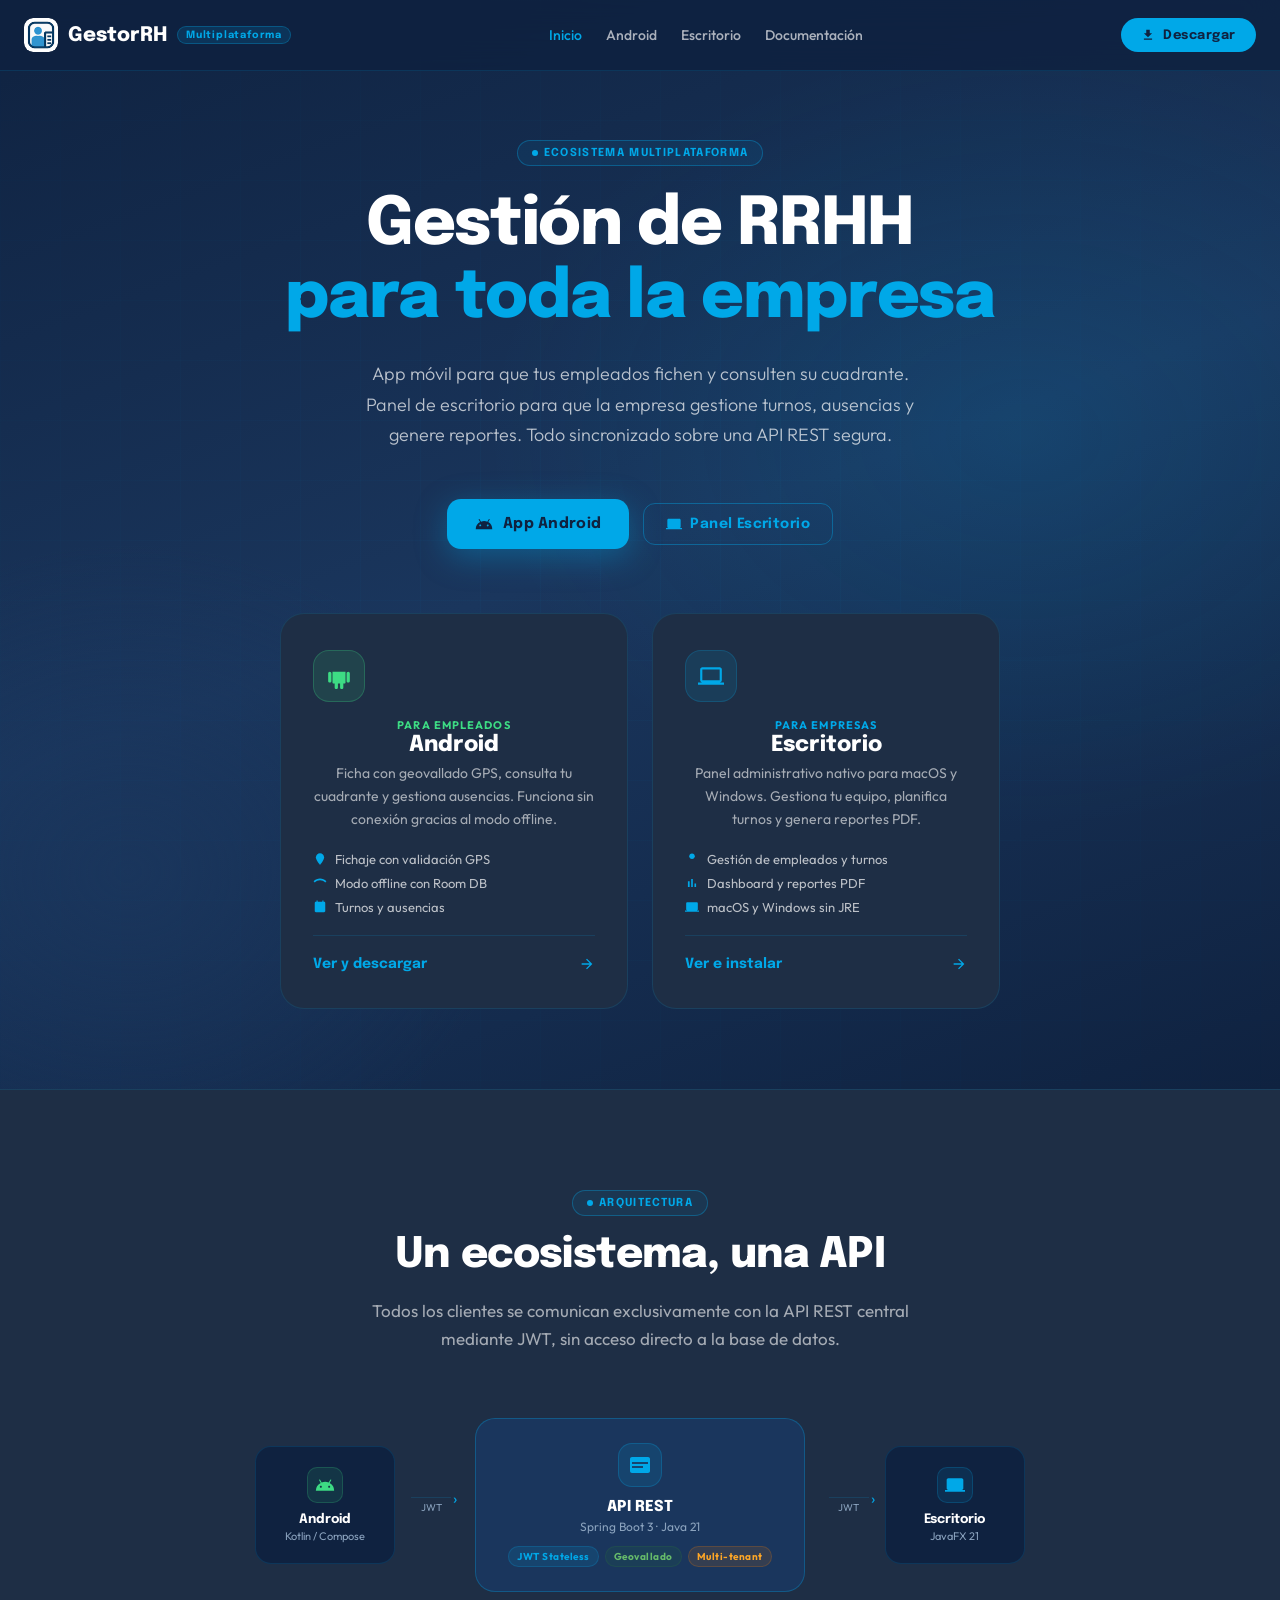
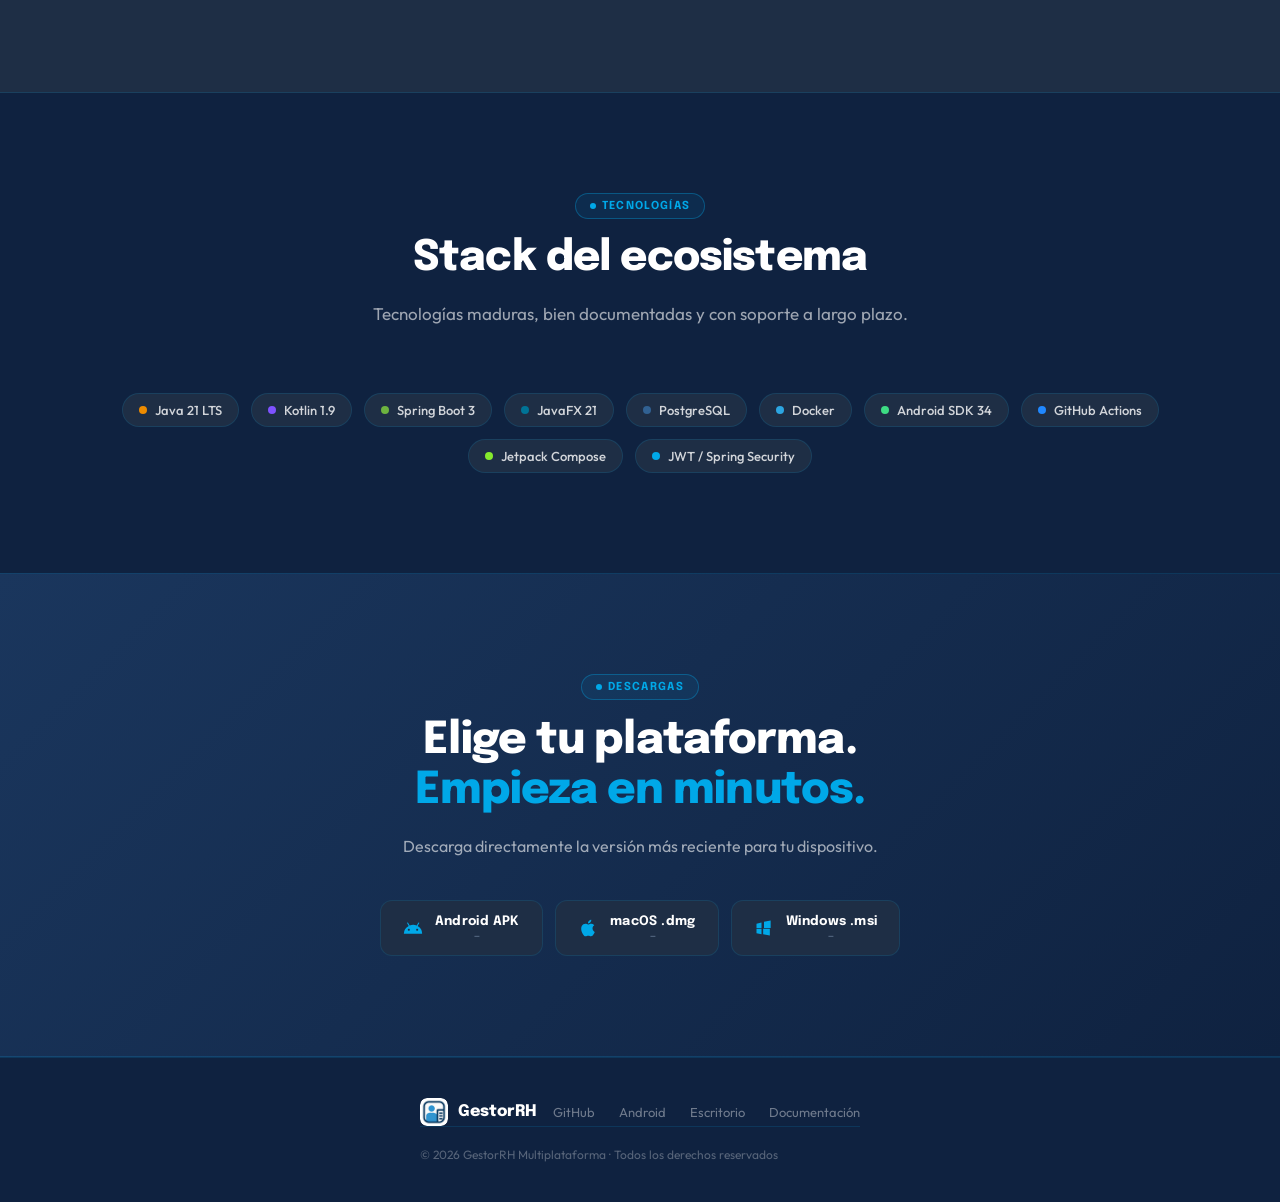
==== commit 78ecb034: "Update index.html" ====
--- a/index.html
+++ b/index.html
@@ -134,7 +134,7 @@
         </p>
         <div class="hero-actions" style="justify-content:center;">
           <a href="android/index.html" class="btn-primary">
-            <svg viewBox="0 0 24 24"><path d="M6 18c0 .55.45 1 1 1h1v3.5c0 .83.67 1.5 1.5 1.5s1.5-.67 1.5-1.5V19h2v3.5c0 .83.67 1.5 1.5 1.5s1.5-.67 1.5-1.5V19h1c.55 0 1-.45 1-1V8H6v10z"/></svg>
+            <svg viewBox="0 0 24 24"><path d="M17.6 9.48l1.84-3.18c.16-.31.04-.69-.26-.85a.637.637 0 0 0-.83.22l-1.88 3.24a11.463 11.463 0 0 0-8.46 0L6.09 5.67a.637.637 0 0 0-.83-.22c-.3.16-.42.54-.26.85L6.84 9.48A10.78 10.78 0 0 0 1 19h22a10.78 10.78 0 0 0-5.4-9.52zM7 15.25c-.69 0-1.25-.56-1.25-1.25S6.31 12.75 7 12.75s1.25.56 1.25 1.25S7.69 15.25 7 15.25zm10 0c-.69 0-1.25-.56-1.25-1.25s.56-1.25 1.25-1.25 1.25.56 1.25 1.25-.56 1.25-1.25 1.25z"/></svg>
             App Android
           </a>
           <a href="escritorio/index.html" class="btn-outline">
@@ -193,7 +193,7 @@
       </div>
       <div class="arch-diagram reveal">
         <div class="arch-node">
-          <div class="arch-node-icon" style="background:rgba(61,220,132,0.1);border:1px solid rgba(61,220,132,0.2);"><svg viewBox="0 0 24 24" style="fill:#3DDC84;"><path d="M6 18c0 .55.45 1 1 1h1v3.5c0 .83.67 1.5 1.5 1.5s1.5-.67 1.5-1.5V19h2v3.5c0 .83.67 1.5 1.5 1.5s1.5-.67 1.5-1.5V19h1c.55 0 1-.45 1-1V8H6v10z"/></svg></div>
+          <div class="arch-node-icon" style="background:rgba(61,220,132,0.1);border:1px solid rgba(61,220,132,0.2);"><svg viewBox="0 0 24 24" style="fill:#3DDC84;"><path d="M17.6 9.48l1.84-3.18c.16-.31.04-.69-.26-.85a.637.637 0 0 0-.83.22l-1.88 3.24a11.463 11.463 0 0 0-8.46 0L6.09 5.67a.637.637 0 0 0-.83-.22c-.3.16-.42.54-.26.85L6.84 9.48A10.78 10.78 0 0 0 1 19h22a10.78 10.78 0 0 0-5.4-9.52zM7 15.25c-.69 0-1.25-.56-1.25-1.25S6.31 12.75 7 12.75s1.25.56 1.25 1.25S7.69 15.25 7 15.25zm10 0c-.69 0-1.25-.56-1.25-1.25s.56-1.25 1.25-1.25 1.25.56 1.25 1.25-.56 1.25-1.25 1.25z"/></svg></div>
           <div class="arch-node-title">Android</div>
           <div class="arch-node-sub">Kotlin / Compose</div>
         </div>
@@ -250,7 +250,7 @@
         <p class="download-subtitle">Descarga directamente la versión más reciente para tu dispositivo.</p>
         <div class="quick-dl">
           <button id="btn-apk" class="dl-btn" onclick="window.location.href='android/index.html#descarga'">
-            <svg viewBox="0 0 24 24"><path d="M6 18c0 .55.45 1 1 1h1v3.5c0 .83.67 1.5 1.5 1.5s1.5-.67 1.5-1.5V19h2v3.5c0 .83.67 1.5 1.5 1.5s1.5-.67 1.5-1.5V19h1c.55 0 1-.45 1-1V8H6v10z"/></svg>
+            <svg viewBox="0 0 24 24"><path d="M17.6 9.48l1.84-3.18c.16-.31.04-.69-.26-.85a.637.637 0 0 0-.83.22l-1.88 3.24a11.463 11.463 0 0 0-8.46 0L6.09 5.67a.637.637 0 0 0-.83-.22c-.3.16-.42.54-.26.85L6.84 9.48A10.78 10.78 0 0 0 1 19h22a10.78 10.78 0 0 0-5.4-9.52zM7 15.25c-.69 0-1.25-.56-1.25-1.25S6.31 12.75 7 12.75s1.25.56 1.25 1.25S7.69 15.25 7 15.25zm10 0c-.69 0-1.25-.56-1.25-1.25s.56-1.25 1.25-1.25 1.25.56 1.25 1.25-.56 1.25-1.25 1.25z"/></svg>
             <div class="dl-btn-info"><span class="dl-btn-label">Android APK</span><span class="dl-version" id="quick-android">...</span></div>
           </button>
           <button id="btn-dmg" class="dl-btn" onclick="window.location.href='escritorio/index.html#descarga'">
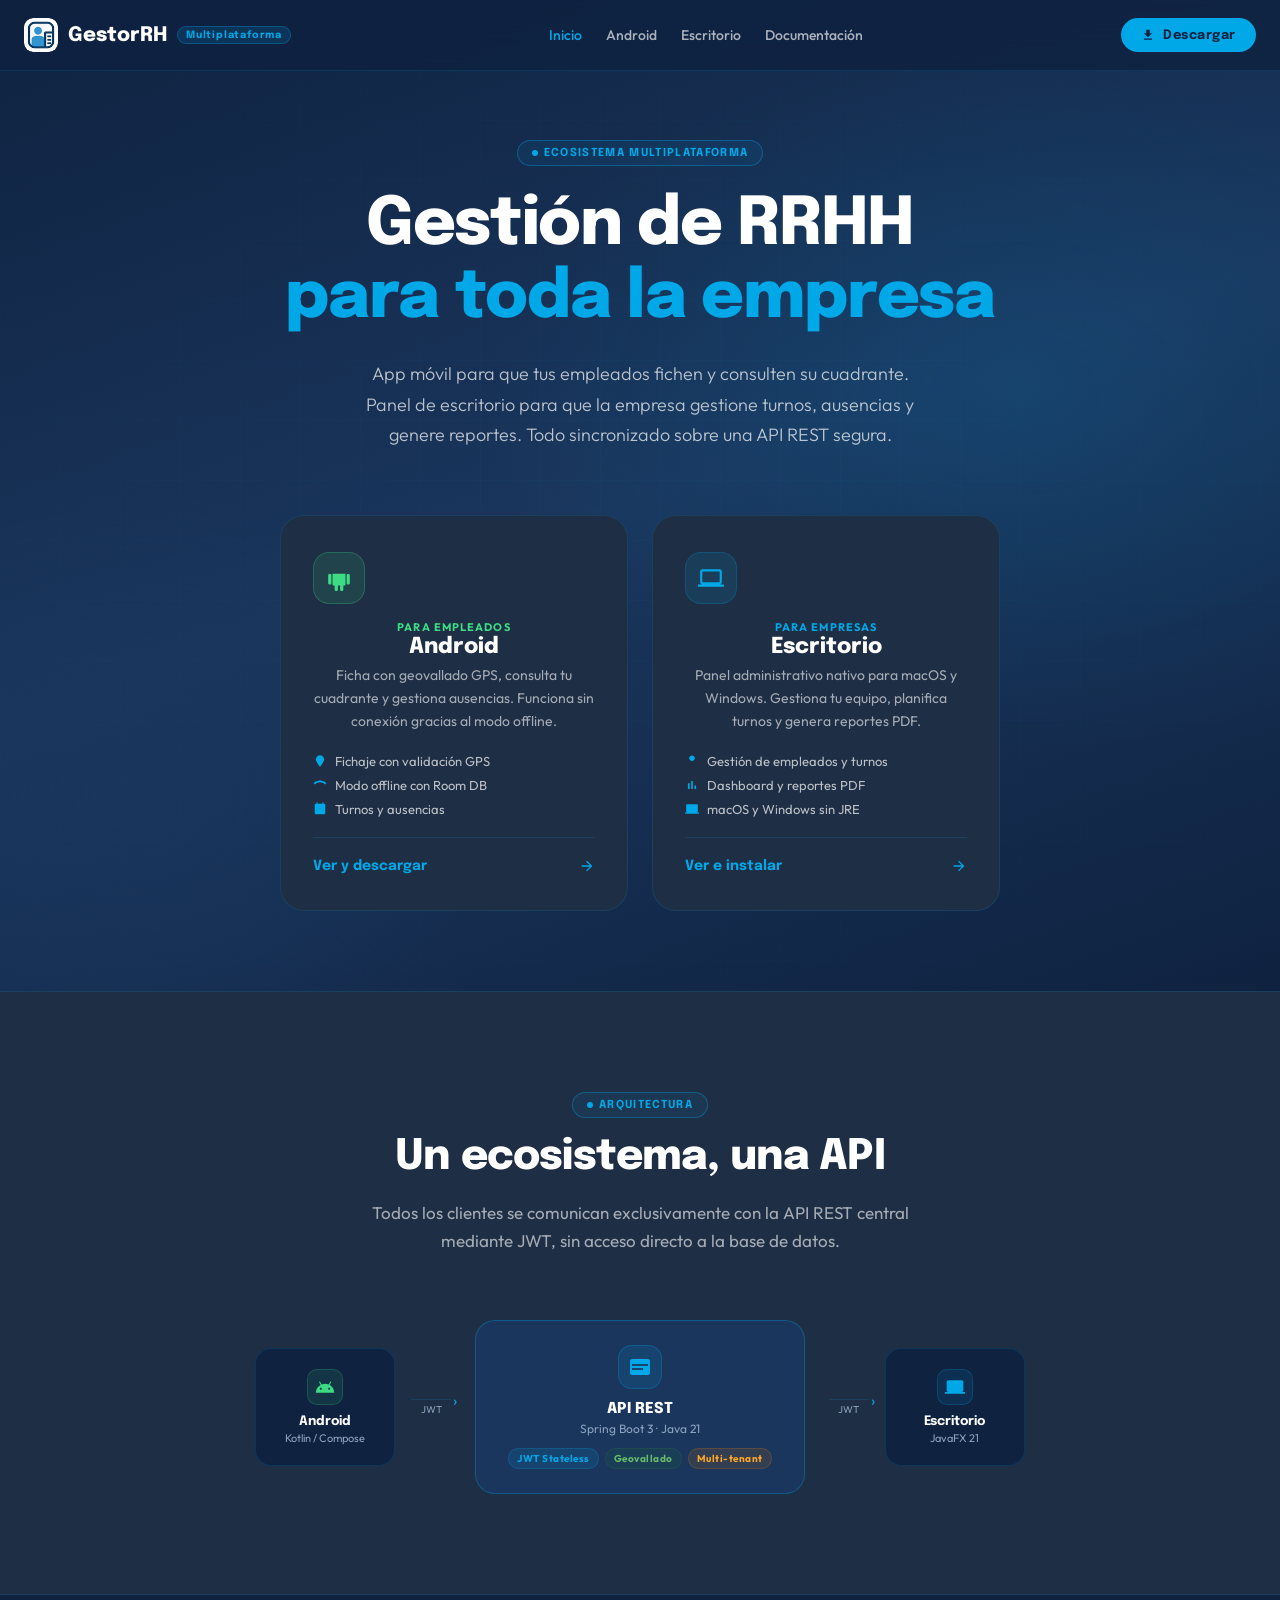
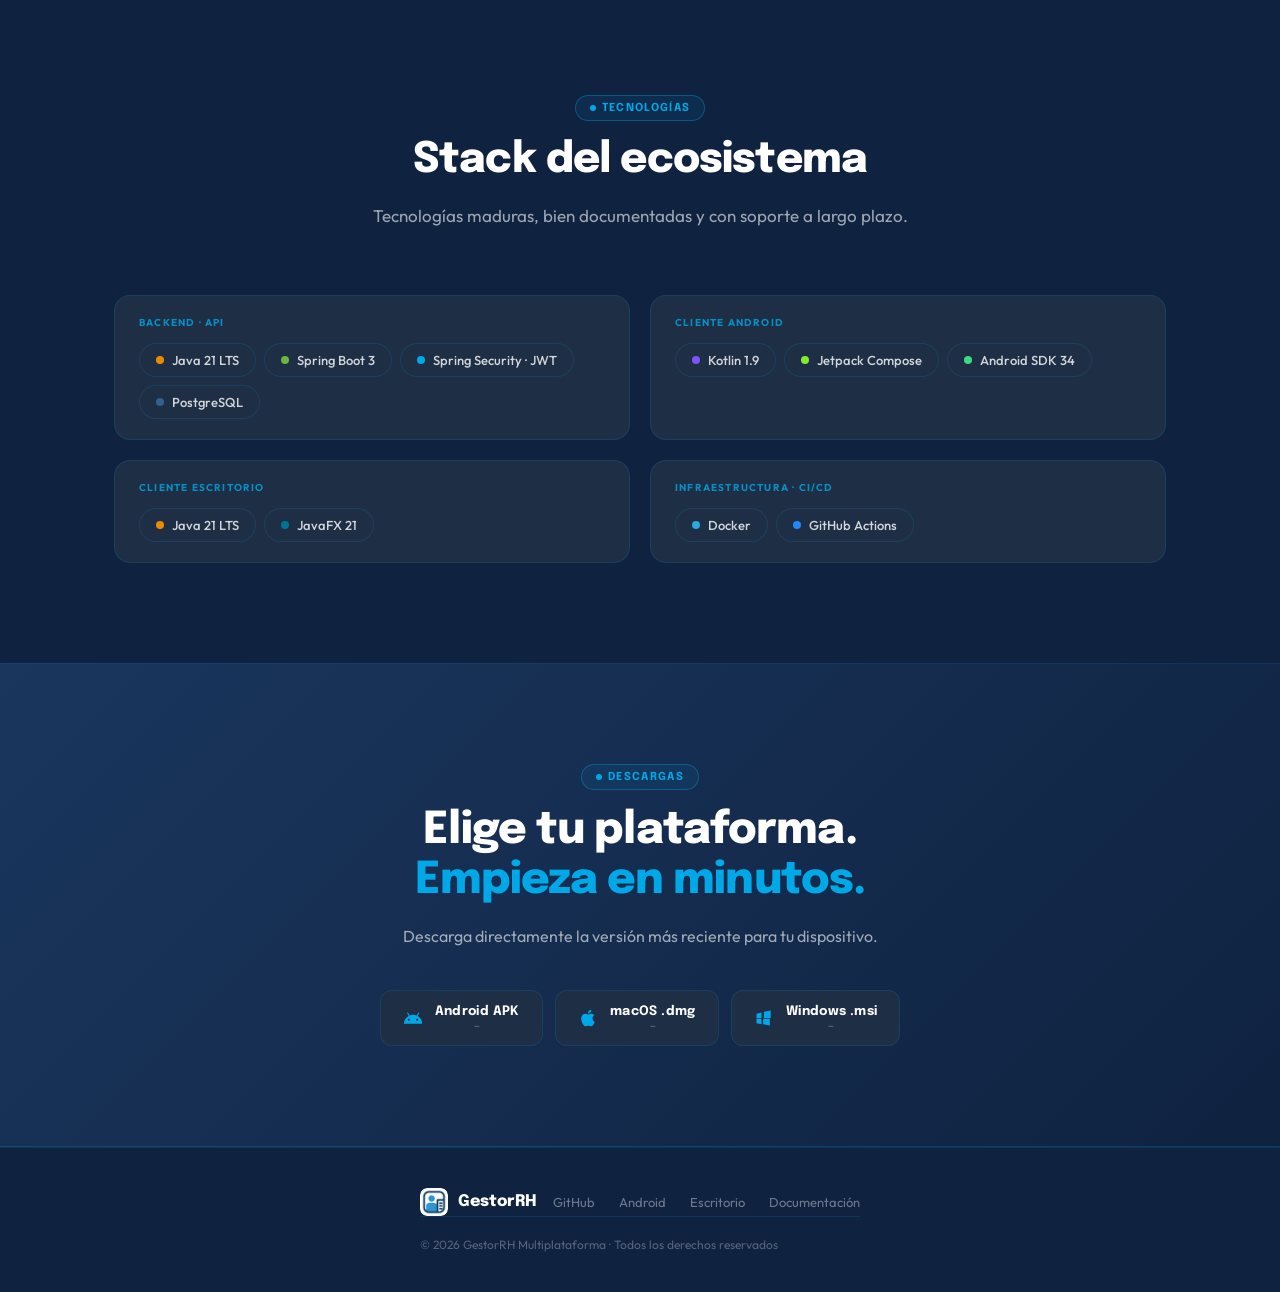
==== commit 05660202: "Add tech groups section to index.html" ====
--- a/index.html
+++ b/index.html
@@ -103,11 +103,21 @@
     .tech-pill:hover { border-color: rgba(0,168,232,0.4); }
     .tech-pill-dot { width: 8px; height: 8px; border-radius: 50%; flex-shrink: 0; }
 
+    /* ── TECH GROUPS ──────────────────────────────────────── */
+    .tech-groups { display: grid; grid-template-columns: repeat(2, 1fr); gap: 20px; margin-top: 32px; }
+    .tech-group { background: var(--surface); border: 1px solid var(--border); border-radius: 16px; padding: 20px 24px; }
+    .tech-group-label {
+      font-size: 10px; font-weight: 700; letter-spacing: 0.12em; text-transform: uppercase;
+      color: var(--cyan); margin-bottom: 14px; opacity: 0.8;
+    }
+    .tech-group-pills { display: flex; flex-wrap: wrap; gap: 8px; }
+
     /* ── DOWNLOAD QUICK ───────────────────────────────────── */
     .quick-dl { display: flex; flex-wrap: wrap; gap: 12px; justify-content: center; margin-top: 40px; }
 
     @media (max-width: 700px) {
       .clients-grid { grid-template-columns: 1fr; }
+      .tech-groups { grid-template-columns: 1fr; }
       .arch-diagram { flex-direction: column; gap: 12px; }
       .arch-arrow { flex-direction: row; padding: 8px 0; }
       .arch-arrow-line { width: 20px; }
@@ -132,17 +142,6 @@
         <p class="hero-subtitle">
           App móvil para que tus empleados fichen y consulten su cuadrante. Panel de escritorio para que la empresa gestione turnos, ausencias y genere reportes. Todo sincronizado sobre una API REST segura.
         </p>
-        <div class="hero-actions" style="justify-content:center;">
-          <a href="android/index.html" class="btn-primary">
-            <svg viewBox="0 0 24 24"><path d="M17.6 9.48l1.84-3.18c.16-.31.04-.69-.26-.85a.637.637 0 0 0-.83.22l-1.88 3.24a11.463 11.463 0 0 0-8.46 0L6.09 5.67a.637.637 0 0 0-.83-.22c-.3.16-.42.54-.26.85L6.84 9.48A10.78 10.78 0 0 0 1 19h22a10.78 10.78 0 0 0-5.4-9.52zM7 15.25c-.69 0-1.25-.56-1.25-1.25S6.31 12.75 7 12.75s1.25.56 1.25 1.25S7.69 15.25 7 15.25zm10 0c-.69 0-1.25-.56-1.25-1.25s.56-1.25 1.25-1.25 1.25.56 1.25 1.25-.56 1.25-1.25 1.25z"/></svg>
-            App Android
-          </a>
-          <a href="escritorio/index.html" class="btn-outline">
-            <svg viewBox="0 0 24 24"><path d="M20 18c1.1 0 1.99-.9 1.99-2L22 6c0-1.1-.9-2-2-2H4c-1.1 0-2 .9-2 2v10c0 1.1.9 2 2 2H0v2h24v-2h-4z"/></svg>
-            Panel Escritorio
-          </a>
-        </div>
-
         <!-- Client cards -->
         <div class="clients-grid">
           <a href="android/index.html" class="client-card android">
@@ -226,17 +225,43 @@
         <h2 class="section-title">Stack del ecosistema</h2>
         <p class="section-subtitle">Tecnologías maduras, bien documentadas y con soporte a largo plazo.</p>
       </div>
-      <div class="tech-grid reveal">
-        <div class="tech-pill"><div class="tech-pill-dot" style="background:#ED8B00;"></div>Java 21 LTS</div>
-        <div class="tech-pill"><div class="tech-pill-dot" style="background:#7F52FF;"></div>Kotlin 1.9</div>
-        <div class="tech-pill"><div class="tech-pill-dot" style="background:#6DB33F;"></div>Spring Boot 3</div>
-        <div class="tech-pill"><div class="tech-pill-dot" style="background:#007396;"></div>JavaFX 21</div>
-        <div class="tech-pill"><div class="tech-pill-dot" style="background:#316192;"></div>PostgreSQL</div>
-        <div class="tech-pill"><div class="tech-pill-dot" style="background:#2CA5E0;"></div>Docker</div>
-        <div class="tech-pill"><div class="tech-pill-dot" style="background:#3DDC84;"></div>Android SDK 34</div>
-        <div class="tech-pill"><div class="tech-pill-dot" style="background:#2088FF;"></div>GitHub Actions</div>
-        <div class="tech-pill"><div class="tech-pill-dot" style="background:#85EA2D;"></div>Jetpack Compose</div>
-        <div class="tech-pill"><div class="tech-pill-dot" style="background:#00A8E8;"></div>JWT / Spring Security</div>
+      <div class="tech-groups reveal">
+
+        <div class="tech-group">
+          <div class="tech-group-label">Backend · API</div>
+          <div class="tech-group-pills">
+            <div class="tech-pill"><div class="tech-pill-dot" style="background:#ED8B00;"></div>Java 21 LTS</div>
+            <div class="tech-pill"><div class="tech-pill-dot" style="background:#6DB33F;"></div>Spring Boot 3</div>
+            <div class="tech-pill"><div class="tech-pill-dot" style="background:#00A8E8;"></div>Spring Security · JWT</div>
+            <div class="tech-pill"><div class="tech-pill-dot" style="background:#316192;"></div>PostgreSQL</div>
+          </div>
+        </div>
+
+        <div class="tech-group">
+          <div class="tech-group-label">Cliente Android</div>
+          <div class="tech-group-pills">
+            <div class="tech-pill"><div class="tech-pill-dot" style="background:#7F52FF;"></div>Kotlin 1.9</div>
+            <div class="tech-pill"><div class="tech-pill-dot" style="background:#85EA2D;"></div>Jetpack Compose</div>
+            <div class="tech-pill"><div class="tech-pill-dot" style="background:#3DDC84;"></div>Android SDK 34</div>
+          </div>
+        </div>
+
+        <div class="tech-group">
+          <div class="tech-group-label">Cliente Escritorio</div>
+          <div class="tech-group-pills">
+            <div class="tech-pill"><div class="tech-pill-dot" style="background:#ED8B00;"></div>Java 21 LTS</div>
+            <div class="tech-pill"><div class="tech-pill-dot" style="background:#007396;"></div>JavaFX 21</div>
+          </div>
+        </div>
+
+        <div class="tech-group">
+          <div class="tech-group-label">Infraestructura · CI/CD</div>
+          <div class="tech-group-pills">
+            <div class="tech-pill"><div class="tech-pill-dot" style="background:#2CA5E0;"></div>Docker</div>
+            <div class="tech-pill"><div class="tech-pill-dot" style="background:#2088FF;"></div>GitHub Actions</div>
+          </div>
+        </div>
+
       </div>
     </div>
   </section>
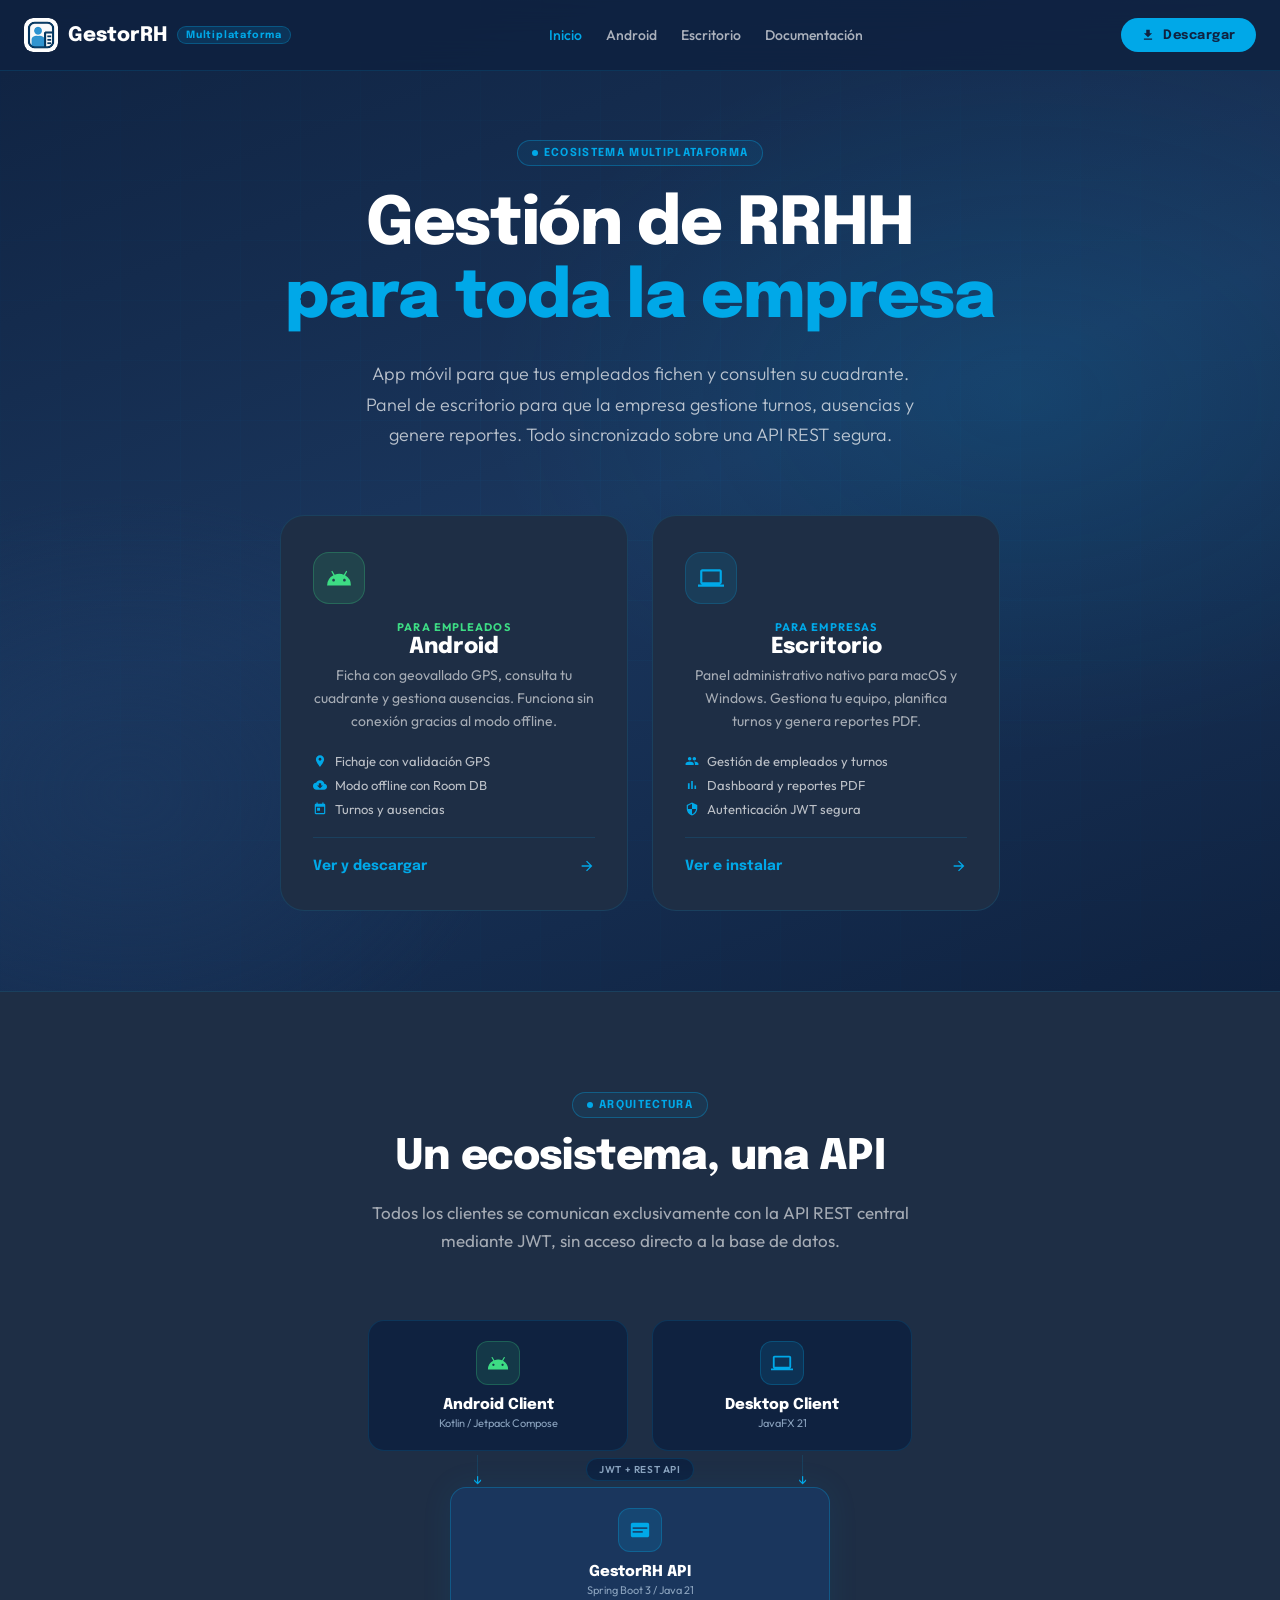
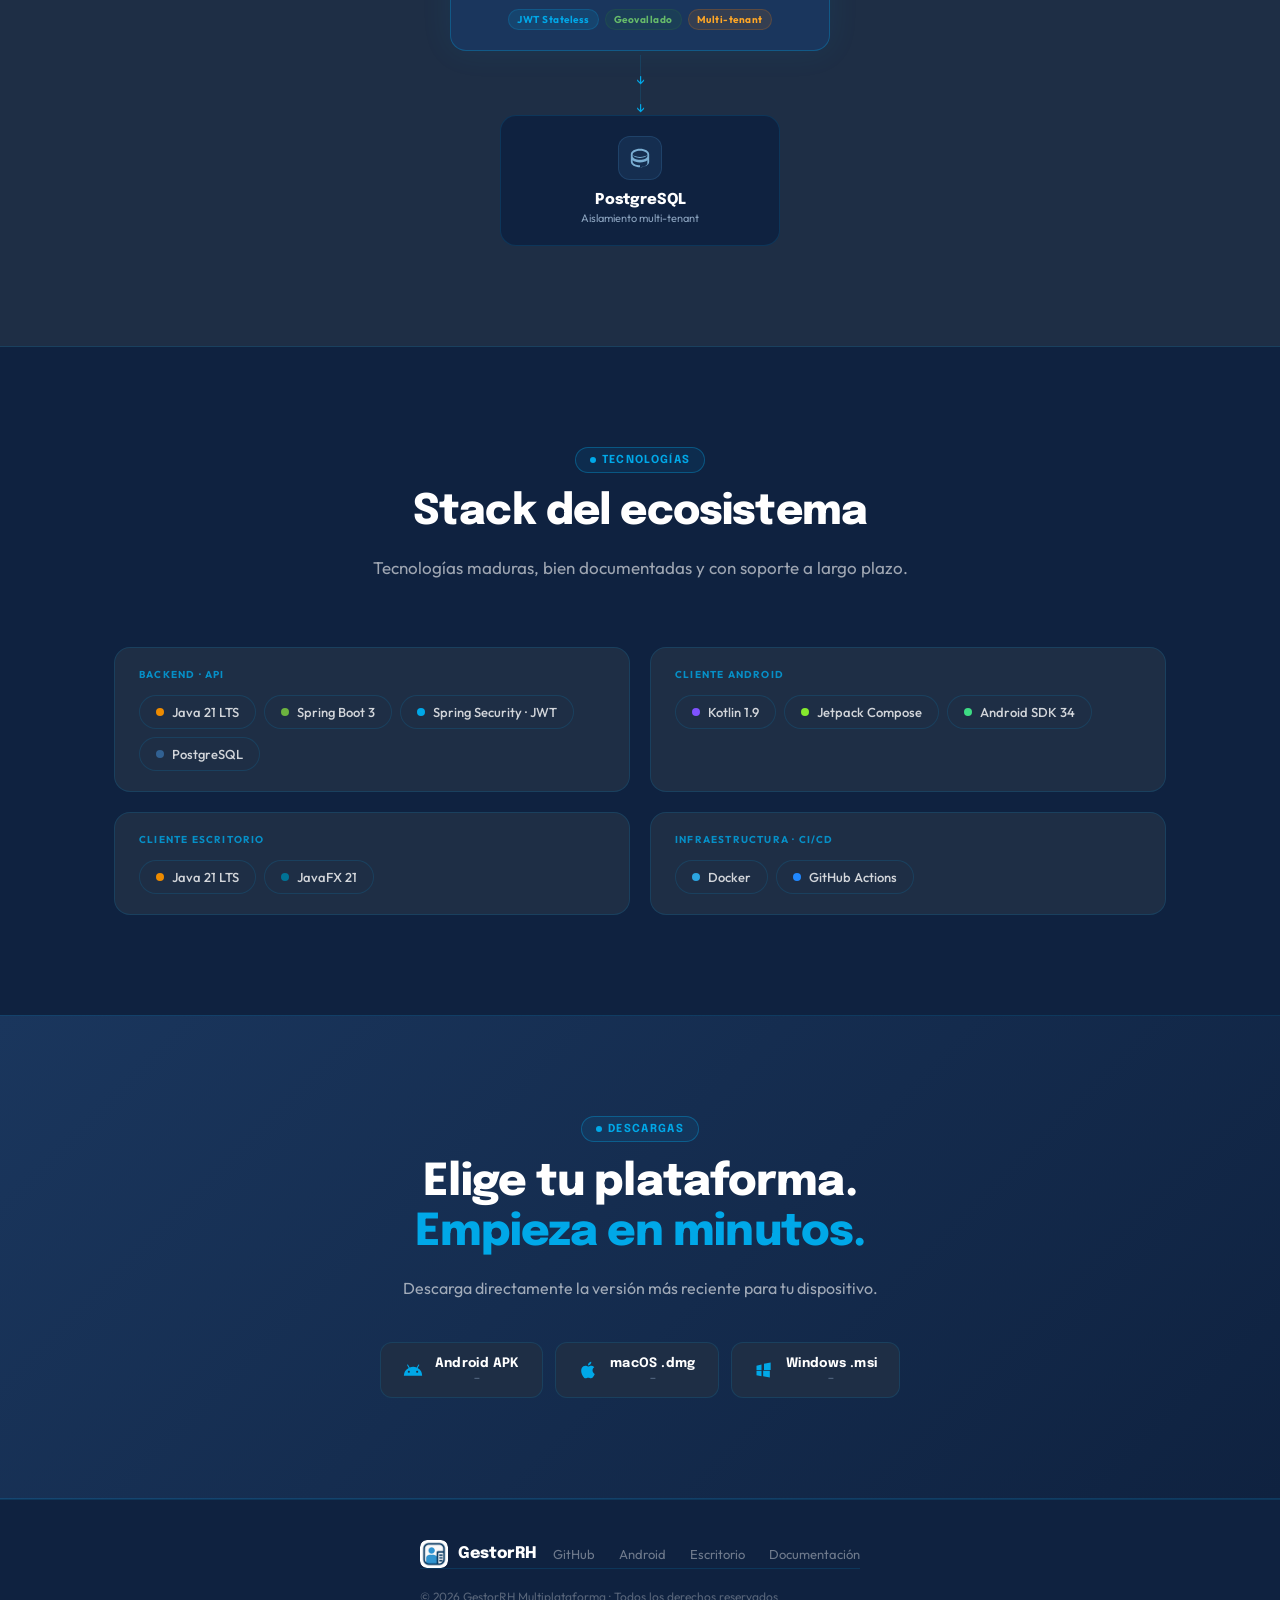
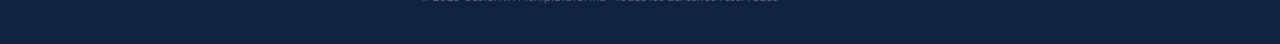
==== commit 56c0e2ef: "Refactor architecture section and styles in index.html" ====
--- a/index.html
+++ b/index.html
@@ -55,41 +55,67 @@
     .client-card:hover .client-cta svg { transform: translateX(4px); }
     .client-version { font-size: 11px; font-weight: 400; color: var(--text-muted); }
 
-    /* ── ARCHITECTURE ─────────────────────────────────────── */
+    /* ── ARCHITECTURE VERTICAL ────────────────────────────── */
     .arch-section { background: var(--surface); border-top: 1px solid var(--border); border-bottom: 1px solid var(--border); }
-    .arch-diagram {
-      display: flex; align-items: center; justify-content: center;
-      gap: 0; flex-wrap: wrap; margin-top: 48px;
-    }
-    .arch-node {
+    .arch-v { display: flex; flex-direction: column; align-items: center; gap: 0; margin-top: 48px; }
+
+    .arch-v-row { display: flex; gap: 24px; justify-content: center; width: 100%; }
+    .arch-v-row-center { max-width: 380px; }
+
+    .arch-v-node {
       background: var(--navy-dark); border: 1px solid var(--border);
-      border-radius: 16px; padding: 20px 24px; text-align: center;
-      min-width: 140px;
-    }
-    .arch-node-icon { width: 36px; height: 36px; margin: 0 auto 10px; border-radius: 10px; display: flex; align-items: center; justify-content: center; }
-    .arch-node-icon svg { width: 20px; height: 20px; }
-    .arch-node-title { font-family: 'Epilogue', sans-serif; font-size: 13px; font-weight: 700; margin-bottom: 3px; }
-    .arch-node-sub { font-size: 11px; color: var(--text-muted); }
-    .arch-arrow {
-      display: flex; flex-direction: column; align-items: center;
-      padding: 0 16px; gap: 3px;
-    }
-    .arch-arrow-line { width: 40px; height: 1px; background: var(--border); position: relative; }
-    .arch-arrow-line::after { content: '›'; position: absolute; right: -6px; top: -9px; color: var(--cyan); font-size: 16px; }
-    .arch-arrow-label { font-size: 10px; color: var(--text-muted); white-space: nowrap; }
-    .arch-center {
-      background: var(--navy); border: 1px solid rgba(0,168,232,0.3);
-      border-radius: 20px; padding: 24px 32px; text-align: center; margin: 0 8px;
-    }
-    .arch-center-icon { width: 44px; height: 44px; background: rgba(0,168,232,0.12); border: 1px solid rgba(0,168,232,0.25); border-radius: 14px; display: flex; align-items: center; justify-content: center; margin: 0 auto 12px; }
-    .arch-center-icon svg { width: 24px; height: 24px; fill: var(--cyan); }
-    .arch-center-title { font-family: 'Epilogue', sans-serif; font-size: 15px; font-weight: 800; margin-bottom: 4px; }
-    .arch-center-sub { font-size: 12px; color: var(--text-muted); }
-    .arch-badges { display: flex; gap: 6px; justify-content: center; margin-top: 12px; flex-wrap: wrap; }
+      border-radius: 16px; padding: 20px 28px; text-align: center;
+      flex: 1; max-width: 260px; text-decoration: none; color: inherit;
+      transition: border-color 0.25s, transform 0.25s;
+    }
+    .arch-v-node:hover { border-color: rgba(0,168,232,0.4); transform: translateY(-3px); }
+    .arch-v-api {
+      background: var(--navy); border-color: rgba(0,168,232,0.3);
+      max-width: 380px; width: 100%;
+      box-shadow: 0 0 32px rgba(0,168,232,0.08);
+    }
+    .arch-v-db { max-width: 280px; width: 100%; cursor: default; }
+    .arch-v-db:hover { transform: none; border-color: rgba(49,97,146,0.4); }
+
+    .arch-v-icon { width: 44px; height: 44px; border-radius: 12px; display: flex; align-items: center; justify-content: center; margin: 0 auto 12px; }
+    .arch-v-title { font-family: 'Epilogue', sans-serif; font-size: 15px; font-weight: 800; margin-bottom: 3px; }
+    .arch-v-sub { font-size: 11px; color: var(--text-muted); }
+
+    .arch-v-arrows-row { display: flex; justify-content: center; width: 100%; padding: 4px 0; }
+    .arch-v-arrow-col {
+      display: grid; grid-template-columns: 1fr auto 1fr;
+      align-items: center; width: 100%; max-width: 544px; gap: 0;
+    }
+    .arch-v-arrow-col-single {
+      grid-template-columns: 1fr;
+      max-width: 380px;
+    }
+    .arch-v-arrow-line {
+      height: 28px; width: 1px; background: var(--border);
+      position: relative; justify-self: center;
+    }
+    .arch-v-arrow-line::after {
+      content: '↓'; position: absolute; bottom: -4px; left: 50%;
+      transform: translateX(-50%); color: var(--cyan); font-size: 14px; line-height: 1;
+    }
+    .arch-v-arrow-label {
+      font-size: 10px; color: var(--text-muted); white-space: nowrap;
+      padding: 4px 12px; border: 1px solid var(--border);
+      border-radius: 100px; background: var(--navy-dark);
+      letter-spacing: 0.06em; font-weight: 600;
+    }
+    .arch-badges { display: flex; gap: 6px; justify-content: center; flex-wrap: wrap; }
     .arch-badge { font-size: 10px; padding: 3px 8px; border-radius: 100px; font-weight: 700; letter-spacing: 0.05em; }
-    .ab-jwt  { background: rgba(0,168,232,0.12); color: var(--cyan); border: 1px solid rgba(0,168,232,0.2); }
-    .ab-geo  { background: rgba(46,125,50,0.12); color: #66BB6A; border: 1px solid rgba(46,125,50,0.2); }
+    .ab-jwt   { background: rgba(0,168,232,0.12); color: var(--cyan); border: 1px solid rgba(0,168,232,0.2); }
+    .ab-geo   { background: rgba(46,125,50,0.12); color: #66BB6A; border: 1px solid rgba(46,125,50,0.2); }
     .ab-multi { background: rgba(245,124,0,0.12); color: #FFA726; border: 1px solid rgba(245,124,0,0.2); }
+
+    @media (max-width: 500px) {
+      .arch-v-row { flex-direction: column; align-items: center; }
+      .arch-v-node { max-width: 100%; }
+      .arch-v-arrow-col { grid-template-columns: 1fr; }
+      .arch-v-arrow-label { display: none; }
+    }
 
     /* ── TECH STACK ───────────────────────────────────────── */
     .tech-grid { display: flex; flex-wrap: wrap; gap: 12px; justify-content: center; margin-top: 32px; }
@@ -118,10 +144,6 @@
     @media (max-width: 700px) {
       .clients-grid { grid-template-columns: 1fr; }
       .tech-groups { grid-template-columns: 1fr; }
-      .arch-diagram { flex-direction: column; gap: 12px; }
-      .arch-arrow { flex-direction: row; padding: 8px 0; }
-      .arch-arrow-line { width: 20px; }
-      .arch-arrow-line::after { content: '↓'; right: -12px; top: -10px; }
     }
   </style>
 </head>
@@ -146,14 +168,29 @@
         <div class="clients-grid">
           <a href="android/index.html" class="client-card android">
             <div>
-              <div class="client-icon android"><svg viewBox="0 0 24 24"><path d="M6 18c0 .55.45 1 1 1h1v3.5c0 .83.67 1.5 1.5 1.5s1.5-.67 1.5-1.5V19h2v3.5c0 .83.67 1.5 1.5 1.5s1.5-.67 1.5-1.5V19h1c.55 0 1-.45 1-1V8H6v10zM3.5 8C2.67 8 2 8.67 2 9.5v7c0 .83.67 1.5 1.5 1.5S5 17.33 5 16.5v-7C5 8.67 4.33 8 3.5 8zm17 0c-.83 0-1.5.67-1.5 1.5v7c0 .83.67 1.5 1.5 1.5s1.5-.67 1.5-1.5v-7c0-.83-.67-1.5-1.5-1.5z"/></svg></div>
+              <div class="client-icon android">
+                <!-- Android robot: antenas + cabeza + ojos -->
+                <svg viewBox="0 0 24 24"><path d="M17.6 9.48l1.84-3.18c.16-.31.04-.69-.26-.85a.637.637 0 0 0-.83.22l-1.88 3.24a11.463 11.463 0 0 0-8.46 0L6.09 5.67a.637.637 0 0 0-.83-.22c-.3.16-.42.54-.26.85L6.84 9.48A10.78 10.78 0 0 0 1 19h22a10.78 10.78 0 0 0-5.4-9.52zM7 15.25c-.69 0-1.25-.56-1.25-1.25S6.31 12.75 7 12.75s1.25.56 1.25 1.25S7.69 15.25 7 15.25zm10 0c-.69 0-1.25-.56-1.25-1.25s.56-1.25 1.25-1.25 1.25.56 1.25 1.25-.56 1.25-1.25 1.25z"/></svg>
+              </div>
               <div style="margin-top:16px;"><div class="client-label android">Para empleados</div><div class="client-title">Android</div></div>
               <p class="client-desc">Ficha con geovallado GPS, consulta tu cuadrante y gestiona ausencias. Funciona sin conexión gracias al modo offline.</p>
             </div>
             <div class="client-features">
-              <div class="client-feature"><svg viewBox="0 0 24 24"><path d="M12 2C8.13 2 5 5.13 5 9c0 5.25 7 13 7 13s7-7.75 7-13c0-3.87-3.13-7-7-7z"/></svg>Fichaje con validación GPS</div>
-              <div class="client-feature"><svg viewBox="0 0 24 24"><path d="M1 9l2 2c4.97-4.97 13.03-4.97 18 0l2-2C16.93 2.93 7.08 2.93 1 9z"/></svg>Modo offline con Room DB</div>
-              <div class="client-feature"><svg viewBox="0 0 24 24"><path d="M19 3h-1V1h-2v2H8V1H6v2H5c-1.1 0-2 .9-2 2v14c0 1.1.9 2 2 2h14c1.1 0 2-.9 2-2V5c0-1.1-.9-2-2-2z"/></svg>Turnos y ausencias</div>
+              <div class="client-feature">
+                <!-- Pin de ubicación GPS -->
+                <svg viewBox="0 0 24 24"><path d="M12 2C8.13 2 5 5.13 5 9c0 5.25 7 13 7 13s7-7.75 7-13c0-3.87-3.13-7-7-7zm0 9.5c-1.38 0-2.5-1.12-2.5-2.5s1.12-2.5 2.5-2.5 2.5 1.12 2.5 2.5-1.12 2.5-2.5 2.5z"/></svg>
+                Fichaje con validación GPS
+              </div>
+              <div class="client-feature">
+                <!-- Nube con flecha — sync offline -->
+                <svg viewBox="0 0 24 24"><path d="M19.35 10.04A7.49 7.49 0 0 0 12 4C9.11 4 6.6 5.64 5.35 8.04A5.994 5.994 0 0 0 0 14c0 3.31 2.69 6 6 6h13c2.76 0 5-2.24 5-5 0-2.64-2.05-4.78-4.65-4.96zM17 13l-5 5-5-5h3V9h4v4h3z"/></svg>
+                Modo offline con Room DB
+              </div>
+              <div class="client-feature">
+                <!-- Calendario -->
+                <svg viewBox="0 0 24 24"><path d="M19 3h-1V1h-2v2H8V1H6v2H5c-1.1 0-2 .9-2 2v14c0 1.1.9 2 2 2h14c1.1 0 2-.9 2-2V5c0-1.1-.9-2-2-2zm0 16H5V8h14v11zM7 10h5v5H7z"/></svg>
+                Turnos y ausencias
+              </div>
             </div>
             <div class="client-cta">
               <span>Ver y descargar <span class="client-version" id="android-version"></span></span>
@@ -163,14 +200,29 @@
 
           <a href="escritorio/index.html" class="client-card desktop">
             <div>
-              <div class="client-icon desktop"><svg viewBox="0 0 24 24"><path d="M20 18c1.1 0 1.99-.9 1.99-2L22 6c0-1.1-.9-2-2-2H4c-1.1 0-2 .9-2 2v10c0 1.1.9 2 2 2H0v2h24v-2h-4zM4 6h16v10H4V6z"/></svg></div>
+              <div class="client-icon desktop">
+                <!-- Monitor con teclado -->
+                <svg viewBox="0 0 24 24"><path d="M20 18c1.1 0 1.99-.9 1.99-2L22 6c0-1.1-.9-2-2-2H4c-1.1 0-2 .9-2 2v10c0 1.1.9 2 2 2H0v2h24v-2h-4zM4 6h16v10H4V6z"/></svg>
+              </div>
               <div style="margin-top:16px;"><div class="client-label desktop">Para empresas</div><div class="client-title">Escritorio</div></div>
               <p class="client-desc">Panel administrativo nativo para macOS y Windows. Gestiona tu equipo, planifica turnos y genera reportes PDF.</p>
             </div>
             <div class="client-features">
-              <div class="client-feature"><svg viewBox="0 0 24 24"><path d="M12 12c2.7 0 4.8-2.1 4.8-4.8S14.7 2.4 12 2.4 7.2 4.5 7.2 7.2 9.3 12 12 12z"/></svg>Gestión de empleados y turnos</div>
-              <div class="client-feature"><svg viewBox="0 0 24 24"><path d="M5 9.2h3V19H5zM10.6 5h2.8v14h-2.8zm5.6 8H19v6h-2.8z"/></svg>Dashboard y reportes PDF</div>
-              <div class="client-feature"><svg viewBox="0 0 24 24"><path d="M20 18c1.1 0 1.99-.9 1.99-2L22 6c0-1.1-.9-2-2-2H4c-1.1 0-2 .9-2 2v10c0 1.1.9 2 2 2H0v2h24v-2h-4z"/></svg>macOS y Windows sin JRE</div>
+              <div class="client-feature">
+                <!-- Silueta de persona / empleados -->
+                <svg viewBox="0 0 24 24"><path d="M16 11c1.66 0 2.99-1.34 2.99-3S17.66 5 16 5c-1.66 0-3 1.34-3 3s1.34 3 3 3zm-8 0c1.66 0 2.99-1.34 2.99-3S9.66 5 8 5C6.34 5 5 6.34 5 8s1.34 3 3 3zm0 2c-2.33 0-7 1.17-7 3.5V19h14v-2.5c0-2.33-4.67-3.5-7-3.5zm8 0c-.29 0-.62.02-.97.05 1.16.84 1.97 1.97 1.97 3.45V19h6v-2.5c0-2.33-4.67-3.5-7-3.5z"/></svg>
+                Gestión de empleados y turnos
+              </div>
+              <div class="client-feature">
+                <!-- Gráfica de barras -->
+                <svg viewBox="0 0 24 24"><path d="M5 9.2h3V19H5zM10.6 5h2.8v14h-2.8zm5.6 8H19v6h-2.8z"/></svg>
+                Dashboard y reportes PDF
+              </div>
+              <div class="client-feature">
+                <!-- Escudo / seguridad -->
+                <svg viewBox="0 0 24 24"><path d="M12 1L3 5v6c0 5.55 3.84 10.74 9 12 5.16-1.26 9-6.45 9-12V5l-9-4zm0 10.99h7c-.53 4.12-3.28 7.79-7 8.94V12H5V6.3l7-3.11v8.8z"/></svg>
+                Autenticación JWT segura
+              </div>
             </div>
             <div class="client-cta">
               <span>Ver e instalar <span class="client-version" id="desktop-version"></span></span>
@@ -190,29 +242,71 @@
         <h2 class="section-title">Un ecosistema, una API</h2>
         <p class="section-subtitle">Todos los clientes se comunican exclusivamente con la API REST central mediante JWT, sin acceso directo a la base de datos.</p>
       </div>
-      <div class="arch-diagram reveal">
-        <div class="arch-node">
-          <div class="arch-node-icon" style="background:rgba(61,220,132,0.1);border:1px solid rgba(61,220,132,0.2);"><svg viewBox="0 0 24 24" style="fill:#3DDC84;"><path d="M17.6 9.48l1.84-3.18c.16-.31.04-.69-.26-.85a.637.637 0 0 0-.83.22l-1.88 3.24a11.463 11.463 0 0 0-8.46 0L6.09 5.67a.637.637 0 0 0-.83-.22c-.3.16-.42.54-.26.85L6.84 9.48A10.78 10.78 0 0 0 1 19h22a10.78 10.78 0 0 0-5.4-9.52zM7 15.25c-.69 0-1.25-.56-1.25-1.25S6.31 12.75 7 12.75s1.25.56 1.25 1.25S7.69 15.25 7 15.25zm10 0c-.69 0-1.25-.56-1.25-1.25s.56-1.25 1.25-1.25 1.25.56 1.25 1.25-.56 1.25-1.25 1.25z"/></svg></div>
-          <div class="arch-node-title">Android</div>
-          <div class="arch-node-sub">Kotlin / Compose</div>
-        </div>
-        <div class="arch-arrow"><div class="arch-arrow-line"></div><div class="arch-arrow-label">JWT</div></div>
-        <div class="arch-center">
-          <div class="arch-center-icon"><svg viewBox="0 0 24 24"><path d="M20 4H4c-1.1 0-2 .9-2 2v12c0 1.1.9 2 2 2h16c1.1 0 2-.9 2-2V6c0-1.1-.9-2-2-2zm-5 11H4v-2h11v2zm5-4H4V9h16v2z"/></svg></div>
-          <div class="arch-center-title">API REST</div>
-          <div class="arch-center-sub">Spring Boot 3 · Java 21</div>
-          <div class="arch-badges">
-            <span class="arch-badge ab-jwt">JWT Stateless</span>
-            <span class="arch-badge ab-geo">Geovallado</span>
-            <span class="arch-badge ab-multi">Multi-tenant</span>
-          </div>
-        </div>
-        <div class="arch-arrow"><div class="arch-arrow-line"></div><div class="arch-arrow-label">JWT</div></div>
-        <div class="arch-node">
-          <div class="arch-node-icon" style="background:rgba(0,168,232,0.1);border:1px solid rgba(0,168,232,0.2);"><svg viewBox="0 0 24 24" style="fill:var(--cyan);"><path d="M20 18c1.1 0 1.99-.9 1.99-2L22 6c0-1.1-.9-2-2-2H4c-1.1 0-2 .9-2 2v10c0 1.1.9 2 2 2H0v2h24v-2h-4z"/></svg></div>
-          <div class="arch-node-title">Escritorio</div>
-          <div class="arch-node-sub">JavaFX 21</div>
-        </div>
+
+      <div class="arch-v reveal">
+
+        <!-- Fila 1: clientes -->
+        <div class="arch-v-row">
+          <a href="android/index.html" class="arch-v-node arch-v-android">
+            <div class="arch-v-icon" style="background:rgba(61,220,132,0.12);border:1px solid rgba(61,220,132,0.25);">
+              <svg viewBox="0 0 24 24" style="fill:#3DDC84;width:22px;height:22px;"><path d="M17.6 9.48l1.84-3.18c.16-.31.04-.69-.26-.85a.637.637 0 0 0-.83.22l-1.88 3.24a11.463 11.463 0 0 0-8.46 0L6.09 5.67a.637.637 0 0 0-.83-.22c-.3.16-.42.54-.26.85L6.84 9.48A10.78 10.78 0 0 0 1 19h22a10.78 10.78 0 0 0-5.4-9.52zM7 15.25c-.69 0-1.25-.56-1.25-1.25S6.31 12.75 7 12.75s1.25.56 1.25 1.25S7.69 15.25 7 15.25zm10 0c-.69 0-1.25-.56-1.25-1.25s.56-1.25 1.25-1.25 1.25.56 1.25 1.25-.56 1.25-1.25 1.25z"/></svg>
+            </div>
+            <div class="arch-v-title">Android Client</div>
+            <div class="arch-v-sub">Kotlin / Jetpack Compose</div>
+          </a>
+          <a href="escritorio/index.html" class="arch-v-node arch-v-desktop">
+            <div class="arch-v-icon" style="background:rgba(0,168,232,0.12);border:1px solid rgba(0,168,232,0.25);">
+              <svg viewBox="0 0 24 24" style="fill:var(--cyan);width:22px;height:22px;"><path d="M20 18c1.1 0 1.99-.9 1.99-2L22 6c0-1.1-.9-2-2-2H4c-1.1 0-2 .9-2 2v10c0 1.1.9 2 2 2H0v2h24v-2h-4zM4 6h16v10H4V6z"/></svg>
+            </div>
+            <div class="arch-v-title">Desktop Client</div>
+            <div class="arch-v-sub">JavaFX 21</div>
+          </a>
+        </div>
+
+        <!-- Fila 2: flechas hacia API con etiqueta -->
+        <div class="arch-v-arrows-row">
+          <div class="arch-v-arrow-col">
+            <div class="arch-v-arrow-line"></div>
+            <div class="arch-v-arrow-label">JWT + REST API</div>
+            <div class="arch-v-arrow-line"></div>
+          </div>
+        </div>
+
+        <!-- Fila 3: API -->
+        <div class="arch-v-row arch-v-row-center">
+          <div class="arch-v-node arch-v-api">
+            <div class="arch-v-icon" style="background:rgba(0,168,232,0.15);border:1px solid rgba(0,168,232,0.3);">
+              <svg viewBox="0 0 24 24" style="fill:var(--cyan);width:22px;height:22px;"><path d="M20 4H4c-1.1 0-2 .9-2 2v12c0 1.1.9 2 2 2h16c1.1 0 2-.9 2-2V6c0-1.1-.9-2-2-2zm-5 11H4v-2h11v2zm5-4H4V9h16v2z"/></svg>
+            </div>
+            <div class="arch-v-title">GestorRH API</div>
+            <div class="arch-v-sub">Spring Boot 3 / Java 21</div>
+            <div class="arch-badges" style="margin-top:12px;">
+              <span class="arch-badge ab-jwt">JWT Stateless</span>
+              <span class="arch-badge ab-geo">Geovallado</span>
+              <span class="arch-badge ab-multi">Multi-tenant</span>
+            </div>
+          </div>
+        </div>
+
+        <!-- Fila 4: flecha hacia DB -->
+        <div class="arch-v-arrows-row">
+          <div class="arch-v-arrow-col arch-v-arrow-col-single">
+            <div class="arch-v-arrow-line"></div>
+            <div class="arch-v-arrow-line"></div>
+          </div>
+        </div>
+
+        <!-- Fila 5: PostgreSQL -->
+        <div class="arch-v-row arch-v-row-center">
+          <div class="arch-v-node arch-v-db">
+            <div class="arch-v-icon" style="background:rgba(49,97,146,0.2);border:1px solid rgba(49,97,146,0.4);">
+              <svg viewBox="0 0 24 24" style="fill:#7BAFD4;width:22px;height:22px;"><path d="M12 2C6.48 2 2 4.69 2 8v8c0 3.31 4.48 6 10 6s10-2.69 10-6V8c0-3.31-4.48-6-10-6zm0 2c4.42 0 8 2.01 8 4s-3.58 4-8 4-8-2.01-8-4 3.58-4 8-4zm0 16c-4.42 0-8-2.01-8-4v-1.46C5.49 15.96 8.57 17 12 17s6.51-1.04 8-2.46V18c0 1.99-3.58 4-8 4zm0-6c-4.42 0-8-2.01-8-4V8.54C5.49 9.96 8.57 11 12 11s6.51-1.04 8-2.46V10c0 1.99-3.58 4-8 4z"/></svg>
+            </div>
+            <div class="arch-v-title">PostgreSQL</div>
+            <div class="arch-v-sub">Aislamiento multi-tenant</div>
+          </div>
+        </div>
+
       </div>
     </div>
   </section>
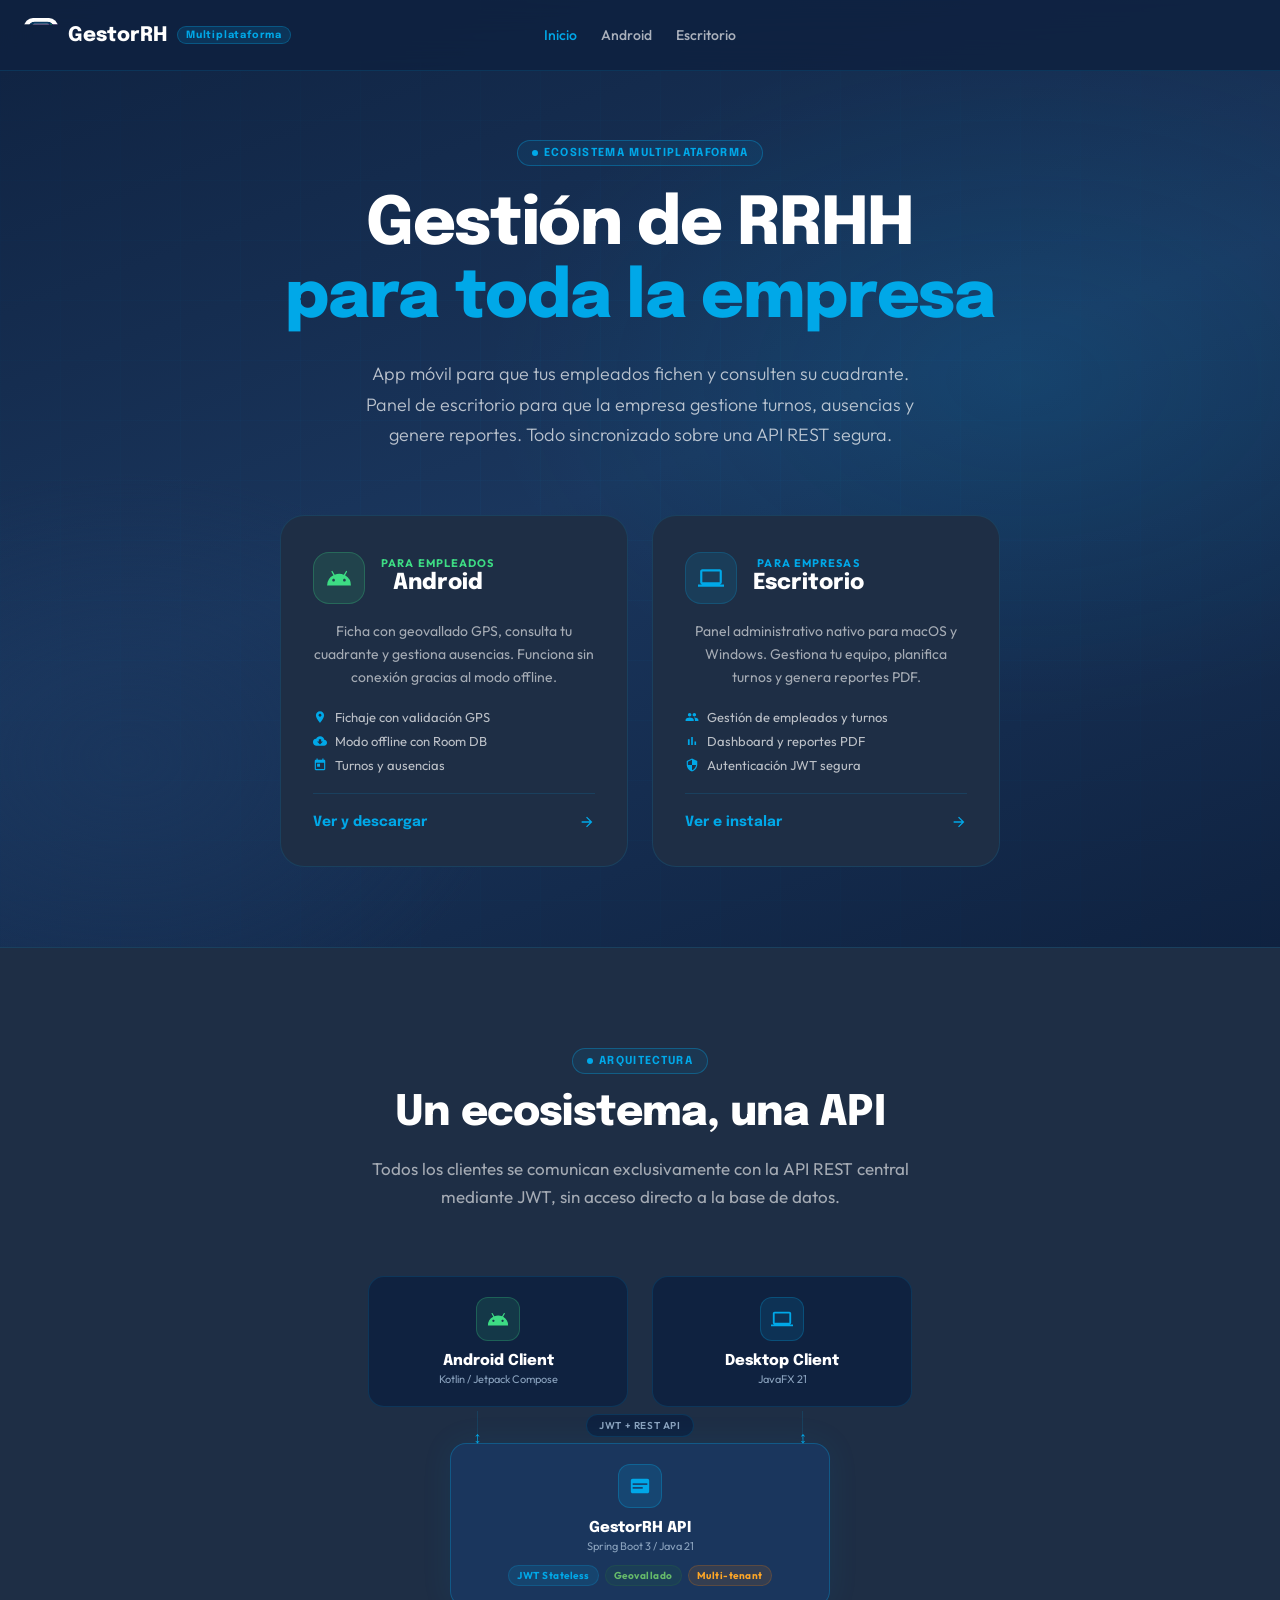
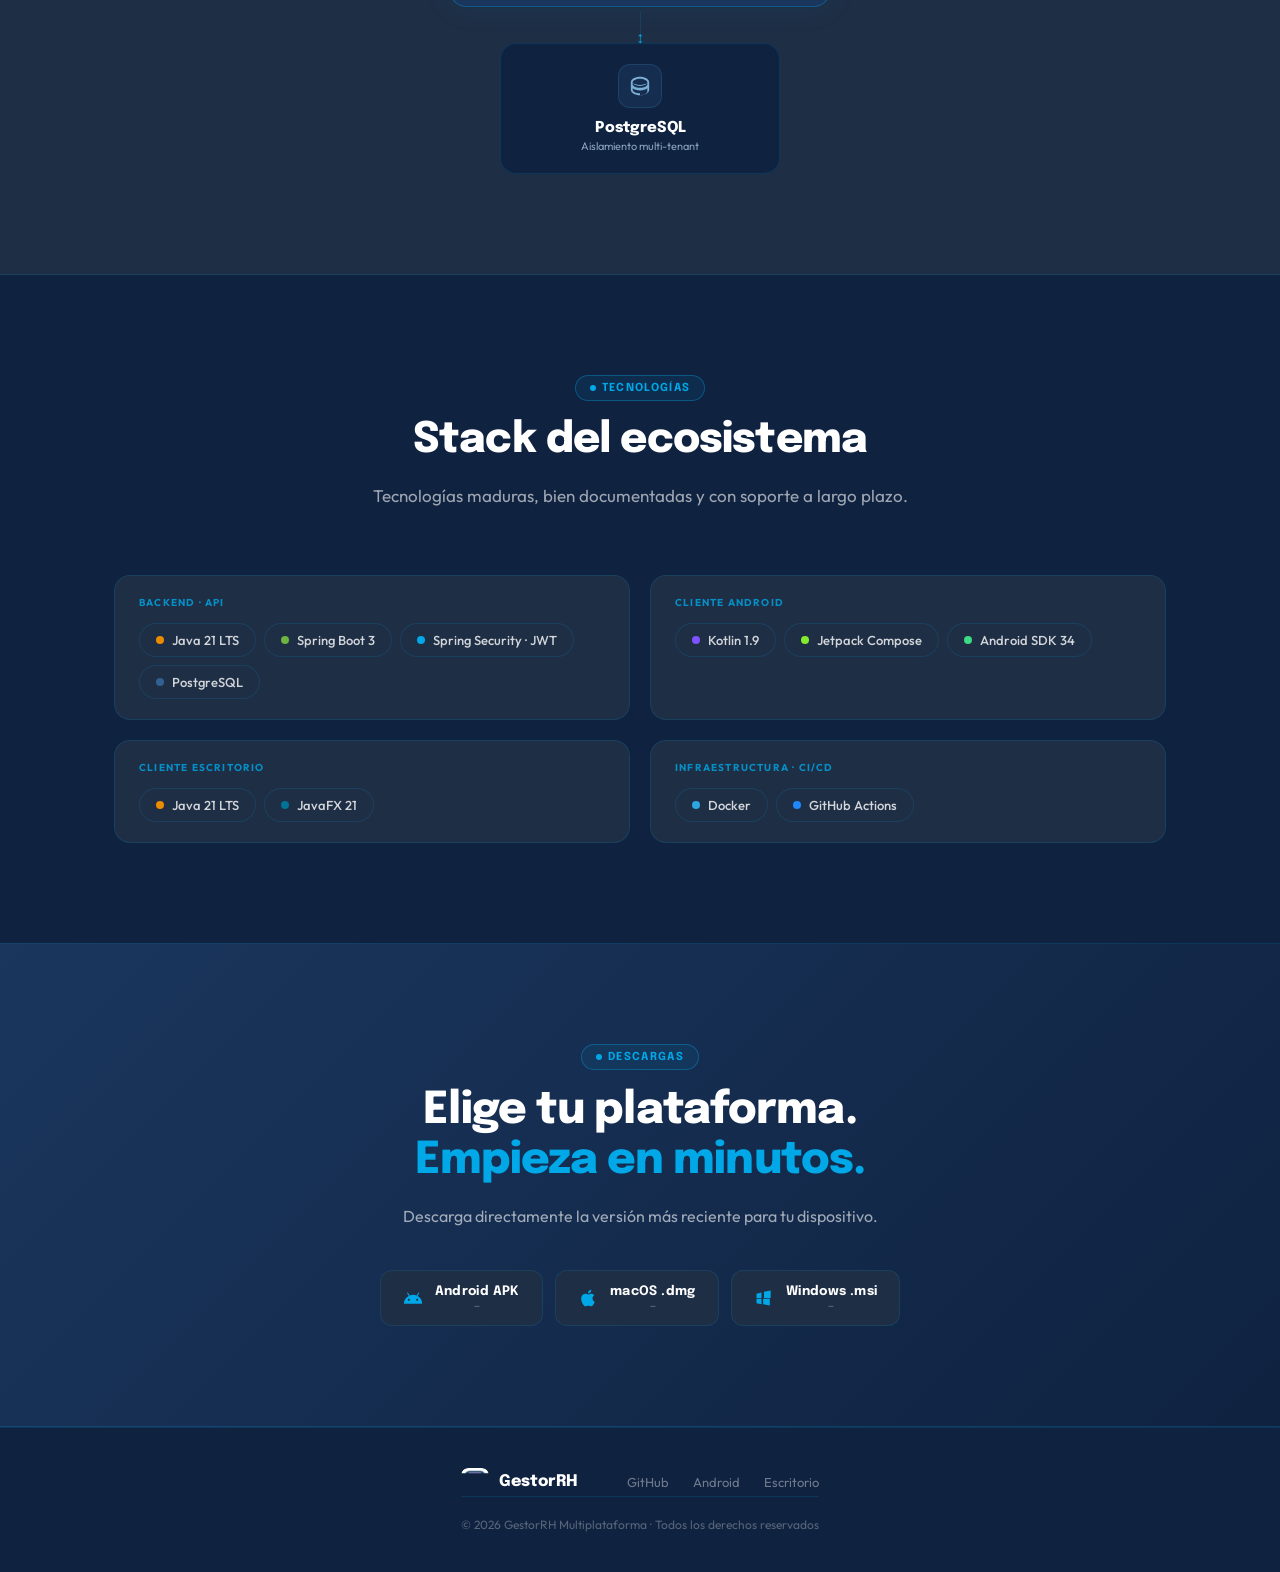
==== commit 66a02590: "Refactor client card structure and styles Updated client card layout and improved arrow indicators." ====
--- a/index.html
+++ b/index.html
@@ -53,7 +53,8 @@
     }
     .client-cta svg { width: 16px; height: 16px; fill: var(--cyan); transition: transform 0.2s; }
     .client-card:hover .client-cta svg { transform: translateX(4px); }
-    .client-version { font-size: 11px; font-weight: 400; color: var(--text-muted); }
+    .client-card-header { display: flex; align-items: center; gap: 16px; margin-bottom: 16px; }
+    .client-card-header .client-icon { margin: 0; flex-shrink: 0; }
 
     /* ── ARCHITECTURE VERTICAL ────────────────────────────── */
     .arch-section { background: var(--surface); border-top: 1px solid var(--border); border-bottom: 1px solid var(--border); }
@@ -95,8 +96,8 @@
       position: relative; justify-self: center;
     }
     .arch-v-arrow-line::after {
-      content: '↓'; position: absolute; bottom: -4px; left: 50%;
-      transform: translateX(-50%); color: var(--cyan); font-size: 14px; line-height: 1;
+      content: '↕'; position: absolute; bottom: -6px; left: 50%;
+      transform: translateX(-50%); color: var(--cyan); font-size: 16px; line-height: 1;
     }
     .arch-v-arrow-label {
       font-size: 10px; color: var(--text-muted); white-space: nowrap;
@@ -168,11 +169,12 @@
         <div class="clients-grid">
           <a href="android/index.html" class="client-card android">
             <div>
-              <div class="client-icon android">
-                <!-- Android robot: antenas + cabeza + ojos -->
-                <svg viewBox="0 0 24 24"><path d="M17.6 9.48l1.84-3.18c.16-.31.04-.69-.26-.85a.637.637 0 0 0-.83.22l-1.88 3.24a11.463 11.463 0 0 0-8.46 0L6.09 5.67a.637.637 0 0 0-.83-.22c-.3.16-.42.54-.26.85L6.84 9.48A10.78 10.78 0 0 0 1 19h22a10.78 10.78 0 0 0-5.4-9.52zM7 15.25c-.69 0-1.25-.56-1.25-1.25S6.31 12.75 7 12.75s1.25.56 1.25 1.25S7.69 15.25 7 15.25zm10 0c-.69 0-1.25-.56-1.25-1.25s.56-1.25 1.25-1.25 1.25.56 1.25 1.25-.56 1.25-1.25 1.25z"/></svg>
-              </div>
-              <div style="margin-top:16px;"><div class="client-label android">Para empleados</div><div class="client-title">Android</div></div>
+              <div class="client-card-header">
+                <div class="client-icon android">
+                  <svg viewBox="0 0 24 24"><path d="M17.6 9.48l1.84-3.18c.16-.31.04-.69-.26-.85a.637.637 0 0 0-.83.22l-1.88 3.24a11.463 11.463 0 0 0-8.46 0L6.09 5.67a.637.637 0 0 0-.83-.22c-.3.16-.42.54-.26.85L6.84 9.48A10.78 10.78 0 0 0 1 19h22a10.78 10.78 0 0 0-5.4-9.52zM7 15.25c-.69 0-1.25-.56-1.25-1.25S6.31 12.75 7 12.75s1.25.56 1.25 1.25S7.69 15.25 7 15.25zm10 0c-.69 0-1.25-.56-1.25-1.25s.56-1.25 1.25-1.25 1.25.56 1.25 1.25-.56 1.25-1.25 1.25z"/></svg>
+                </div>
+                <div><div class="client-label android">Para empleados</div><div class="client-title">Android</div></div>
+              </div>
               <p class="client-desc">Ficha con geovallado GPS, consulta tu cuadrante y gestiona ausencias. Funciona sin conexión gracias al modo offline.</p>
             </div>
             <div class="client-features">
@@ -200,11 +202,12 @@
 
           <a href="escritorio/index.html" class="client-card desktop">
             <div>
-              <div class="client-icon desktop">
-                <!-- Monitor con teclado -->
-                <svg viewBox="0 0 24 24"><path d="M20 18c1.1 0 1.99-.9 1.99-2L22 6c0-1.1-.9-2-2-2H4c-1.1 0-2 .9-2 2v10c0 1.1.9 2 2 2H0v2h24v-2h-4zM4 6h16v10H4V6z"/></svg>
-              </div>
-              <div style="margin-top:16px;"><div class="client-label desktop">Para empresas</div><div class="client-title">Escritorio</div></div>
+              <div class="client-card-header">
+                <div class="client-icon desktop">
+                  <svg viewBox="0 0 24 24"><path d="M20 18c1.1 0 1.99-.9 1.99-2L22 6c0-1.1-.9-2-2-2H4c-1.1 0-2 .9-2 2v10c0 1.1.9 2 2 2H0v2h24v-2h-4zM4 6h16v10H4V6z"/></svg>
+                </div>
+                <div><div class="client-label desktop">Para empresas</div><div class="client-title">Escritorio</div></div>
+              </div>
               <p class="client-desc">Panel administrativo nativo para macOS y Windows. Gestiona tu equipo, planifica turnos y genera reportes PDF.</p>
             </div>
             <div class="client-features">
@@ -291,7 +294,6 @@
         <!-- Fila 4: flecha hacia DB -->
         <div class="arch-v-arrows-row">
           <div class="arch-v-arrow-col arch-v-arrow-col-single">
-            <div class="arch-v-arrow-line"></div>
             <div class="arch-v-arrow-line"></div>
           </div>
         </div>
--- a/shared/styles.css
+++ b/shared/styles.css
@@ -67,8 +67,8 @@
   color: var(--white); text-decoration: none;
 }
 .nav-logo-icon {
-  width: 34px; height: 34px; border-radius: 9px; overflow: hidden;
-  display: flex; align-items: center; justify-content: center;
+  width: 34px; height: 34px; border-radius: 9px;
+  display: flex; align-items: center; justify-content: center; flex-shrink: 0;
 }
 .nav-logo-icon img { width: 34px; height: 34px; display: block; border-radius: 9px; }
 .nav-badge {
@@ -79,6 +79,7 @@
 }
 .nav-links {
   display: flex; align-items: center; gap: 24px;
+  position: absolute; left: 50%; transform: translateX(-50%);
 }
 .nav-links a {
   font-size: 14px; font-weight: 500; color: rgba(255,255,255,0.65);
